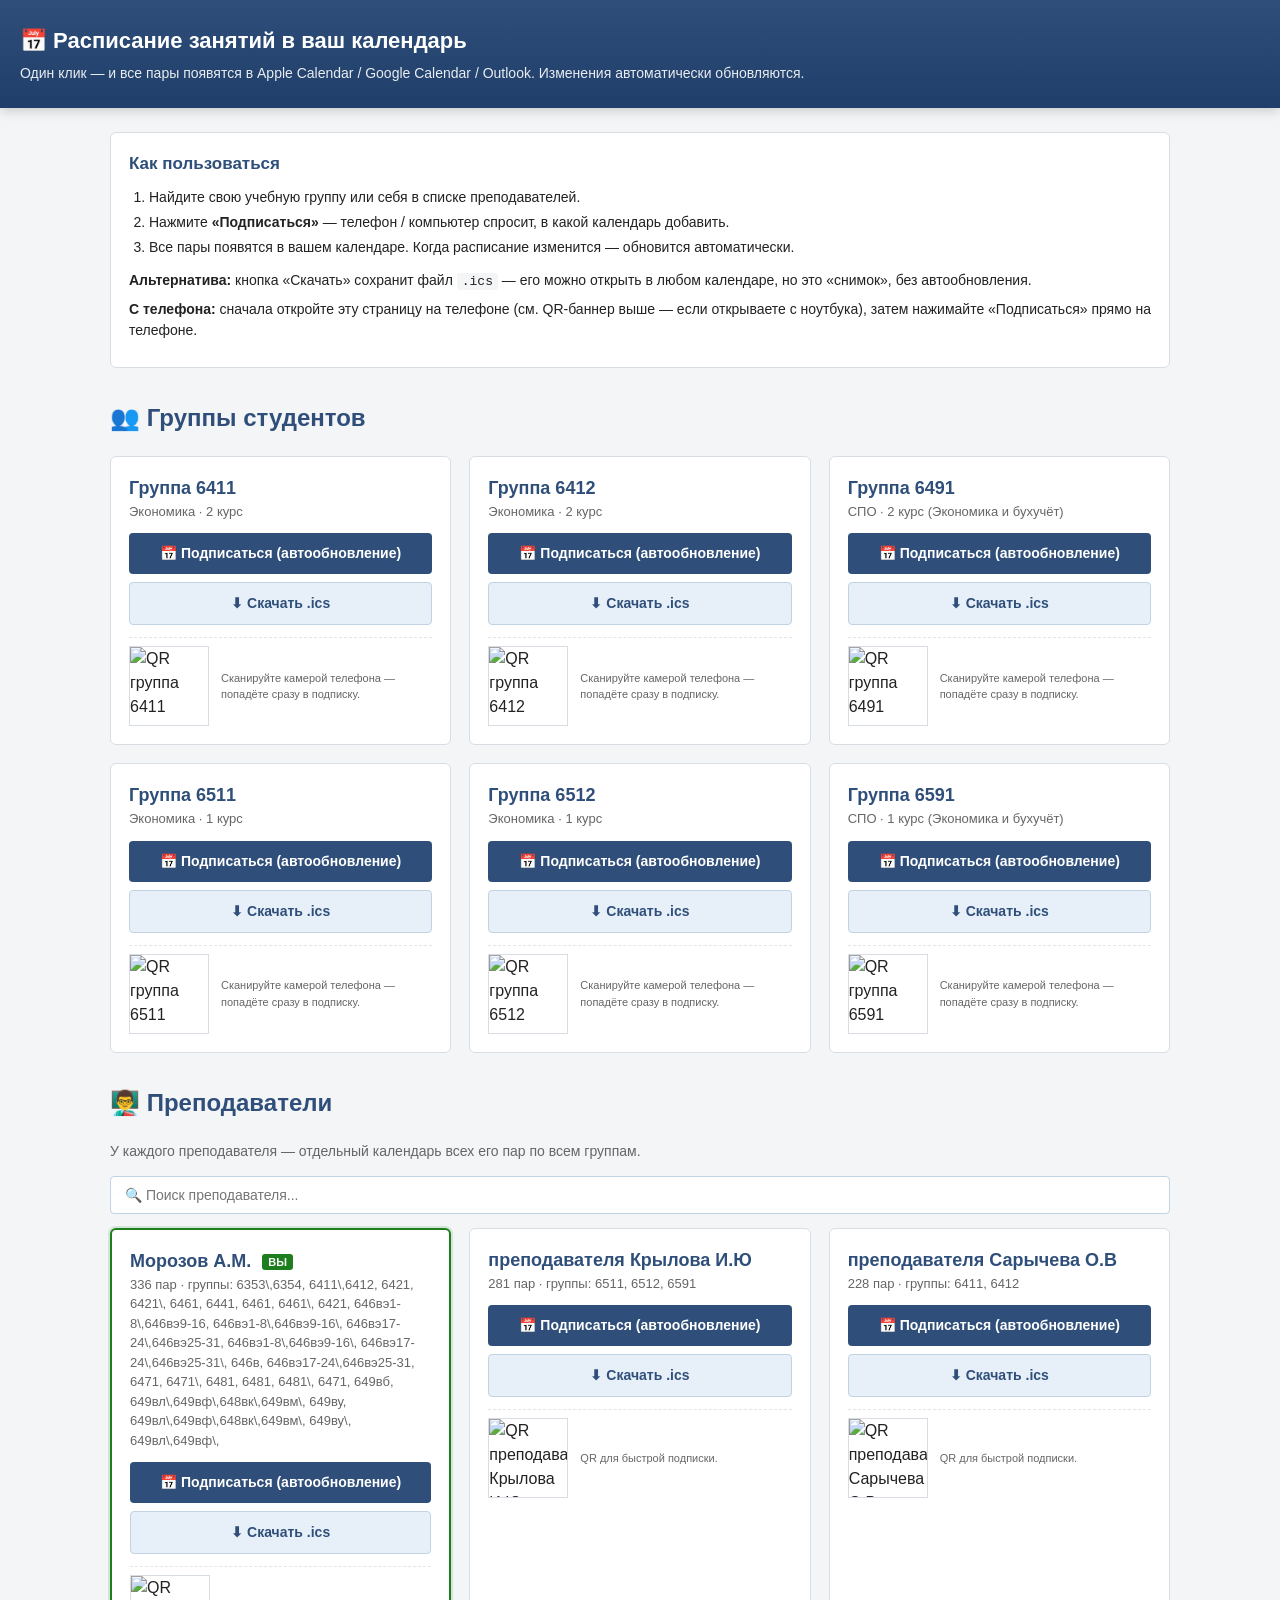
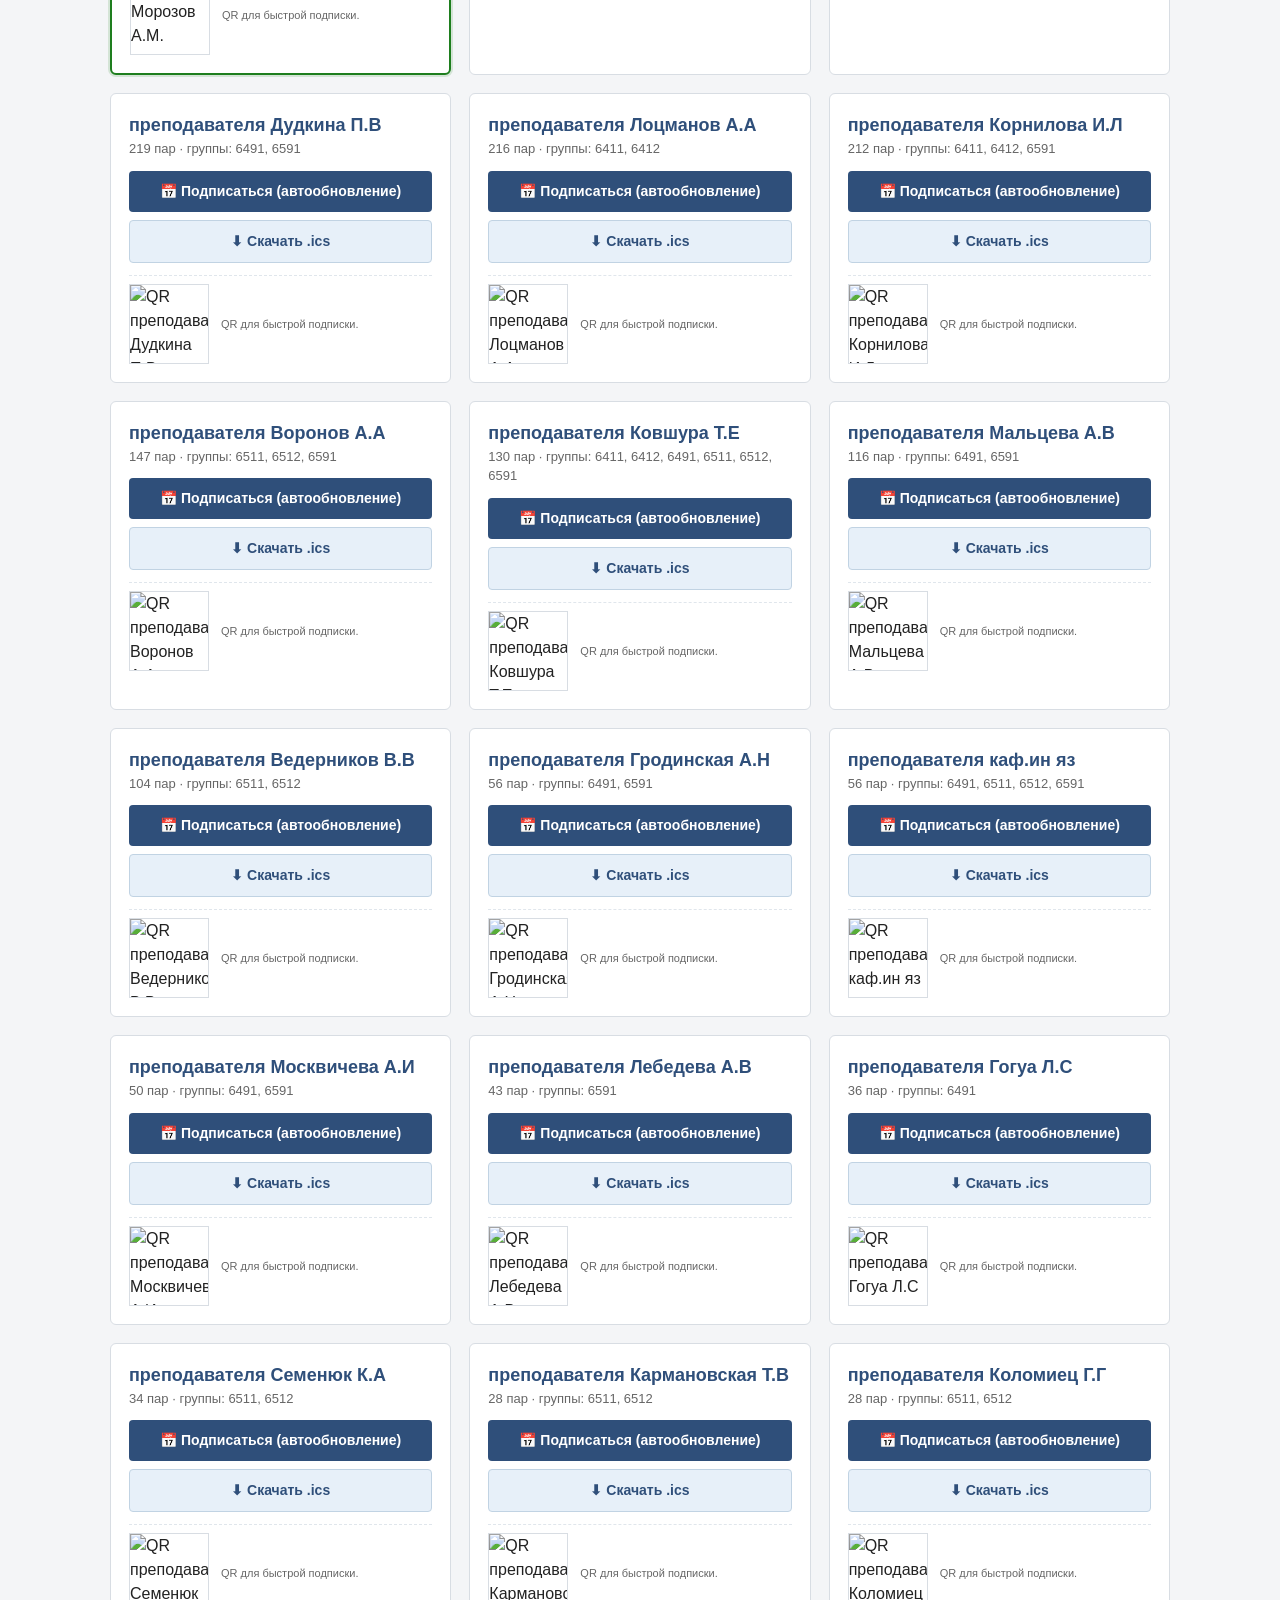
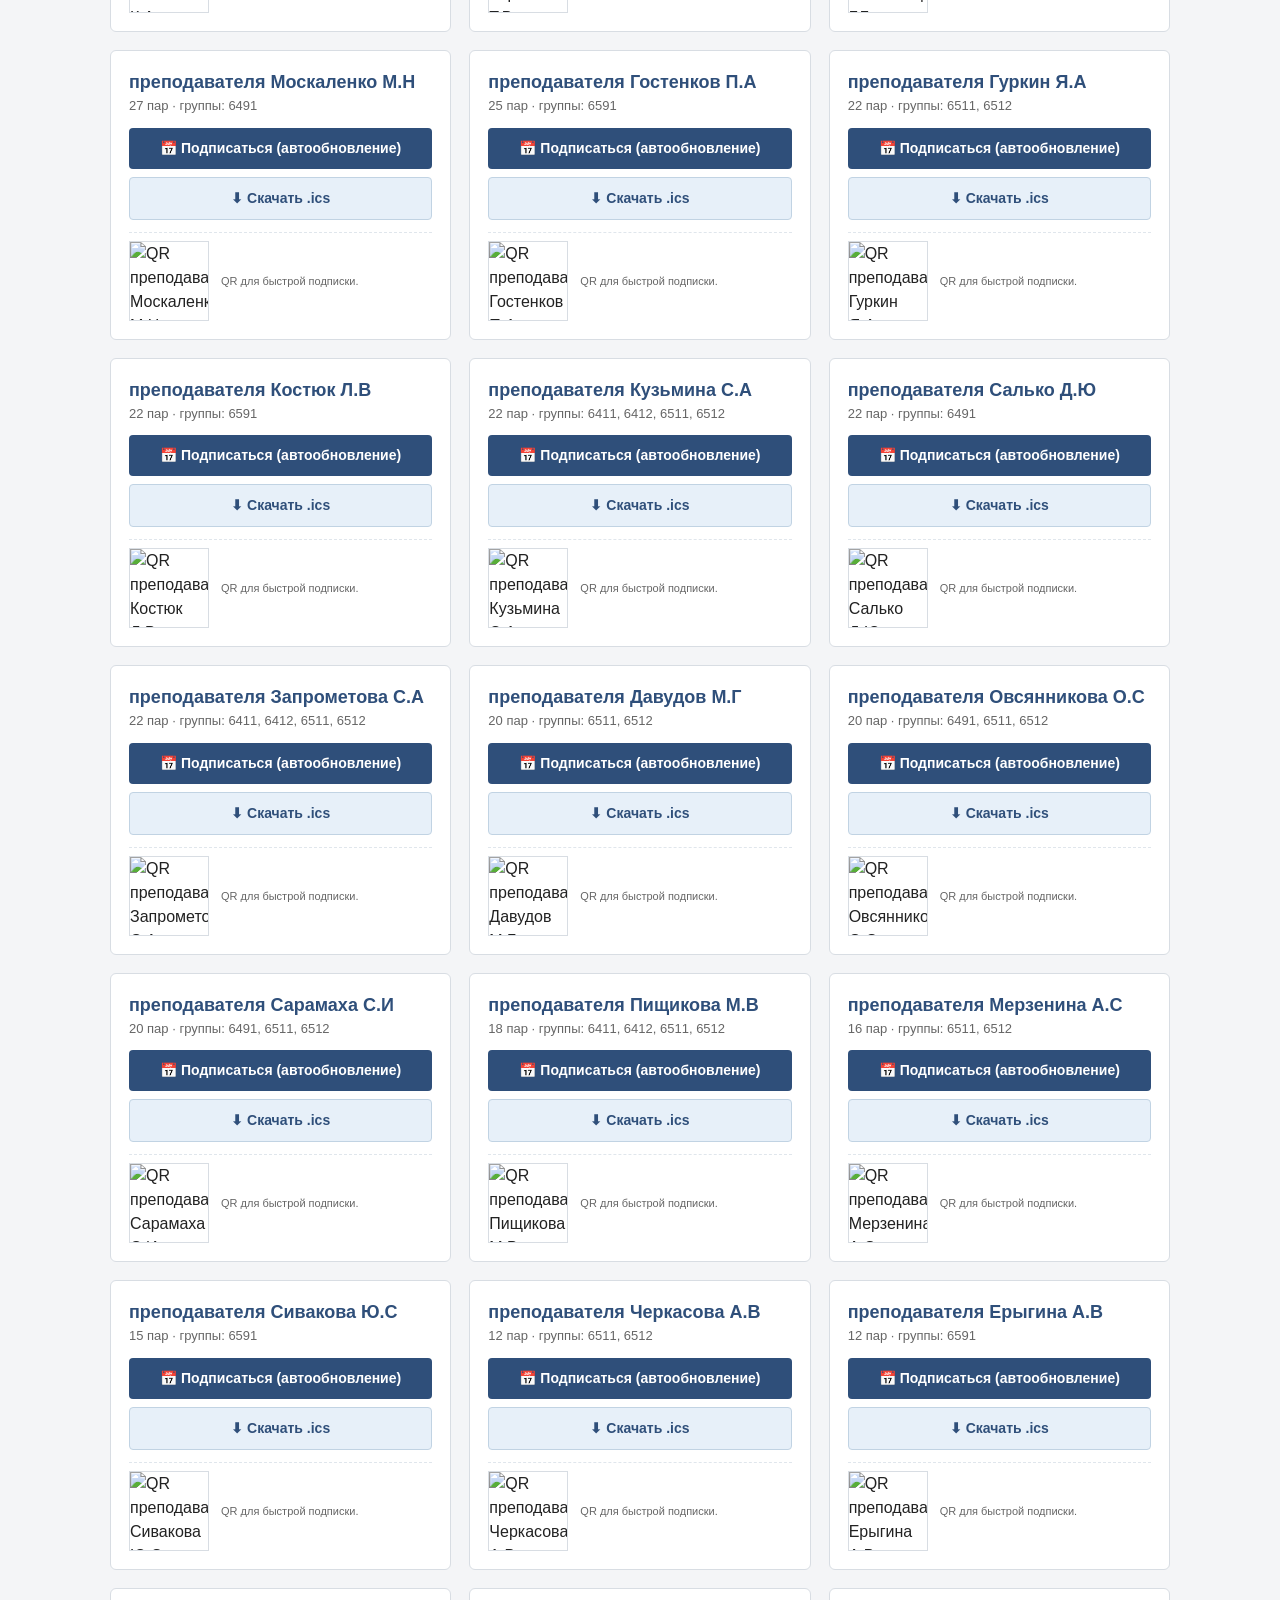
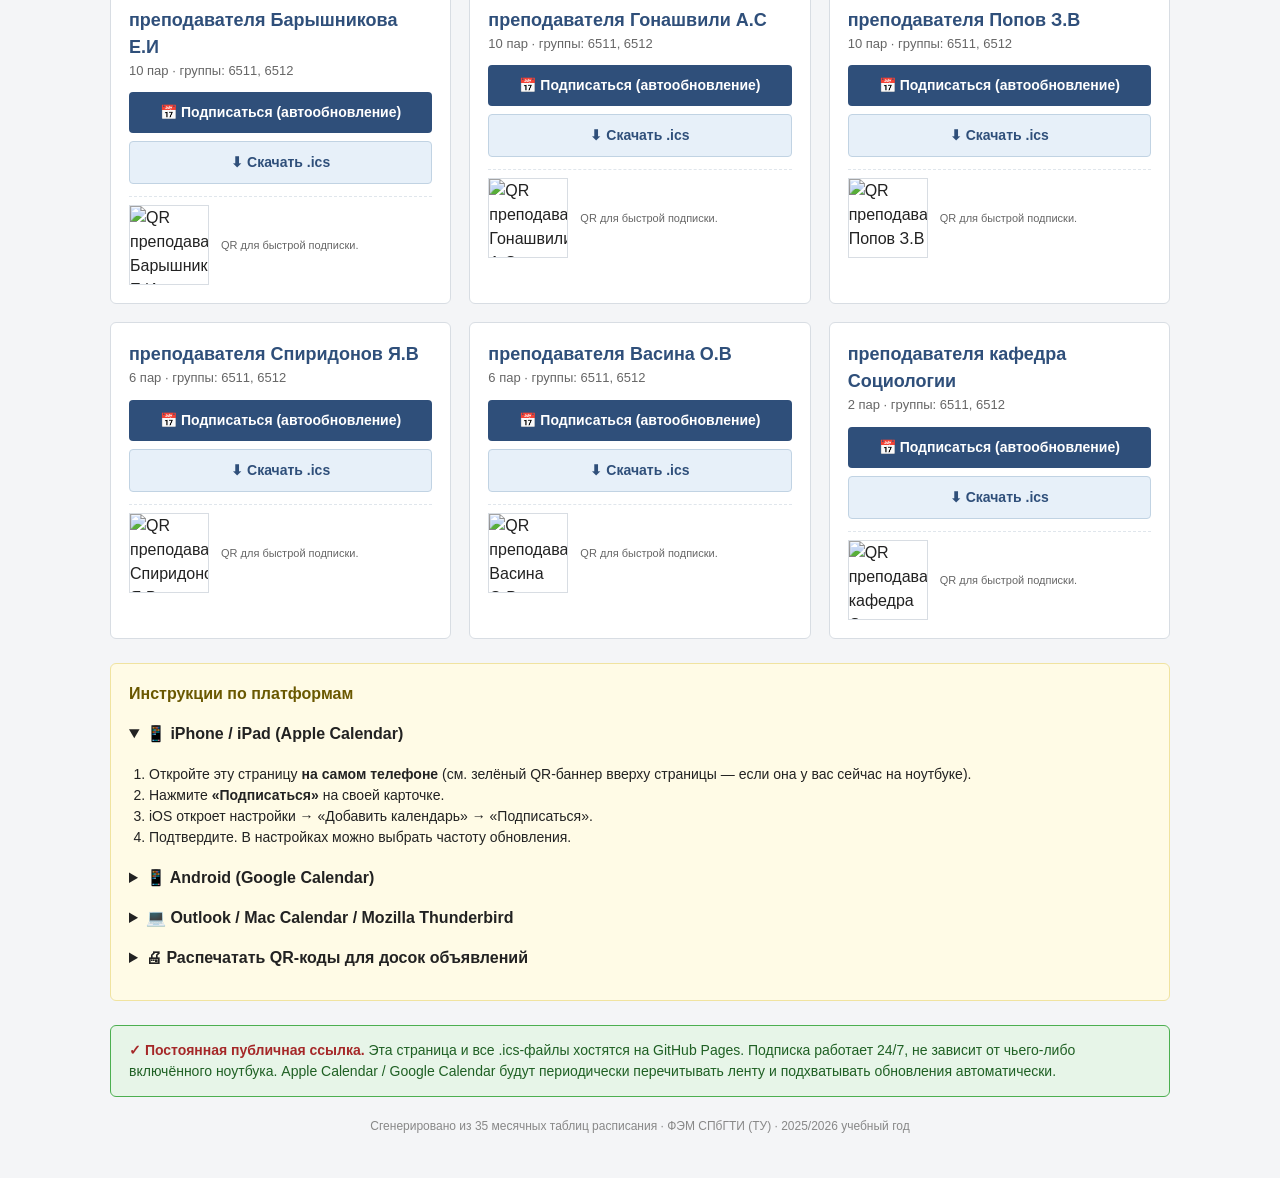
==== index.html @ 27b4df9d "Initial: расписание ФЭМ СПбГТИ для GitHub Pages" ====
<!doctype html>
<html lang="ru">
<head>
<meta charset="utf-8">
<meta name="viewport" content="width=device-width, initial-scale=1">
<title>Расписание в календарь · ФЭМ СПбГТИ</title>
<style>
  * { box-sizing: border-box; }
  body { font-family: -apple-system, "Segoe UI", Roboto, Arial, sans-serif; margin: 0; padding: 0; background: #f4f5f7; color: #222; line-height: 1.5; }
  header { background: linear-gradient(180deg, #2f4f7a 0%, #1f3f6a 100%); color: #fff; padding: 24px 20px; box-shadow: 0 2px 12px rgba(0,0,0,.2); }
  header h1 { margin: 0 0 6px; font-size: 22px; }
  header p { margin: 0; opacity: .9; font-size: 14px; }
  .container { max-width: 1100px; margin: 0 auto; padding: 24px 20px; }
  .intro { background: #fff; border: 1px solid #d8dde3; border-radius: 6px; padding: 18px; margin-bottom: 24px; }
  .intro h2 { margin: 0 0 10px; color: #2f4f7a; font-size: 17px; }
  .intro p { margin: 0 0 8px; font-size: 14px; }
  .intro ol { margin: 0; padding-left: 20px; font-size: 14px; }
  .intro ol li { margin-bottom: 4px; }
  .groups-grid { display: grid; grid-template-columns: repeat(auto-fill, minmax(320px, 1fr)); gap: 18px; }
  .group-card { background: #fff; border: 1px solid #d8dde3; border-radius: 6px; padding: 18px; display: flex; flex-direction: column; gap: 12px; }
  .group-card h3 { margin: 0; color: #2f4f7a; font-size: 18px; }
  .group-card .subtitle { color: #666; font-size: 13px; margin: 0; }
  .group-card .actions { display: flex; flex-direction: column; gap: 8px; }
  .btn { display: block; padding: 10px 14px; border-radius: 4px; text-decoration: none; font-weight: bold; font-size: 14px; text-align: center; transition: background .2s; }
  .btn-primary { background: #2f4f7a; color: #fff; }
  .btn-primary:hover { background: #1f3f6a; }
  .btn-secondary { background: #e7f0f9; color: #2f4f7a; border: 1px solid #c1d3e3; }
  .btn-secondary:hover { background: #d5e4f3; }
  .group-card .qr-section { display: flex; gap: 12px; align-items: center; padding-top: 8px; border-top: 1px dashed #e0e6ec; }
  .group-card .qr-section img { width: 80px; height: 80px; border: 1px solid #d8dde3; background: #fff; }
  .group-card .qr-section .qr-hint { font-size: 11px; color: #666; flex: 1; }
  .platform-instructions { background: #fffbe6; border: 1px solid #f0e3a0; border-radius: 6px; padding: 18px; margin-top: 24px; }
  .platform-instructions h2 { margin: 0 0 12px; color: #6a5800; font-size: 16px; }
  .platform-instructions details { margin-bottom: 8px; }
  .platform-instructions summary { cursor: pointer; font-weight: bold; padding: 4px 0; }
  .platform-instructions ol { padding-left: 20px; font-size: 14px; }
  .warning { background: #fff0f0; border: 1px solid #f0a0a0; padding: 14px 18px; border-radius: 6px; margin-top: 24px; color: #6a2828; font-size: 14px; }
  .warning b { color: #a52828; }
  code { background: #f4f5f7; padding: 1px 5px; border-radius: 3px; font-size: 13px; font-family: ui-monospace, "SF Mono", monospace; word-break: break-all; }
  footer { text-align: center; color: #888; font-size: 12px; padding: 20px; }

  /* === Мобильная панель «Открыть на телефоне» === */
  .mobile-share { background: linear-gradient(180deg, #e7fbe8 0%, #d4f3d6 100%); border: 1.5px solid #4caf50; border-radius: 10px; padding: 18px; margin-bottom: 24px; display: flex; gap: 16px; align-items: center; }
  .mobile-share .ms-text { flex: 1; min-width: 0; }
  .mobile-share h3 { margin: 0 0 6px; color: #1f6024; font-size: 16px; }
  .mobile-share p { margin: 0 0 6px; font-size: 13px; color: #2a4a2c; }
  .mobile-share .url-box { display: inline-block; background: #fff; border: 1px solid #b6dab8; padding: 6px 10px; border-radius: 4px; font-family: ui-monospace, "SF Mono", monospace; font-size: 13px; word-break: break-all; margin-top: 4px; }
  .mobile-share img { width: 140px; height: 140px; flex-shrink: 0; background: #fff; border: 1px solid #b6dab8; border-radius: 6px; padding: 4px; }
  .mobile-share .ms-tip { font-size: 12px; color: #4a6a4c; margin-top: 8px; }

  /* === Мобильная адаптация === */
  @media (max-width: 640px) {
    header { padding: 18px 14px; }
    header h1 { font-size: 18px; }
    header p { font-size: 13px; }
    .container { padding: 14px 12px; }
    .intro, .platform-instructions, .warning { padding: 14px; }
    .groups-grid { grid-template-columns: 1fr; gap: 14px; }
    .group-card { padding: 14px; }
    .btn { padding: 14px 14px; font-size: 16px; }   /* крупнее под палец */
    .group-card h3 { font-size: 17px; }
    .group-card .qr-section img { width: 100px; height: 100px; }
    .mobile-share { flex-direction: column; text-align: center; }
    .mobile-share img { width: 180px; height: 180px; }
  }
</style>
</head>
<body>
<header>
  <h1>📅 Расписание занятий в ваш календарь</h1>
  <p>Один клик — и все пары появятся в Apple Calendar / Google Calendar / Outlook. Изменения автоматически обновляются.</p>
</header>

<div class="container">

  <!-- Баннер «Открыть на телефоне» — показывается только когда страница открыта с ноутбука -->
  <div class="mobile-share" id="mobile-share" style="display:none;">
    <div class="ms-text">
      <h3>📱 Открыть эту страницу на телефоне</h3>
      <p>Сканируйте QR камерой телефона — попадёте на эту же страницу прямо в браузере телефона. Дальше — нажимаете «Подписаться» на своей карточке.</p>
      <div class="url-box" id="ms-url">…</div>
      <div class="ms-tip">⚠ Работает только пока телефон и ноутбук в одной Wi-Fi сети.</div>
    </div>
    <img id="ms-qr" alt="QR для открытия страницы на телефоне" src="">
  </div>

  <section class="intro">
    <h2>Как пользоваться</h2>
    <ol>
      <li>Найдите свою учебную группу или себя в списке преподавателей.</li>
      <li>Нажмите <b>«Подписаться»</b> — телефон / компьютер спросит, в какой календарь добавить.</li>
      <li>Все пары появятся в вашем календаре. Когда расписание изменится — обновится автоматически.</li>
    </ol>
    <p style="margin-top: 12px;"><b>Альтернатива:</b> кнопка «Скачать» сохранит файл <code>.ics</code> — его можно открыть в любом календаре, но это «снимок», без автообновления.</p>
    <p style="margin-top: 8px;"><b>С телефона:</b> сначала откройте эту страницу на телефоне (см. QR-баннер выше — если открываете с ноутбука), затем нажимайте «Подписаться» прямо на телефоне.</p>
  </section>

  <h2 style="margin-top:32px;color:#2f4f7a;">👥 Группы студентов</h2>
  <div class="groups-grid" id="groups">
    <!-- генерируется JS -->
  </div>

  <h2 style="margin-top:32px;color:#2f4f7a;">👨‍🏫 Преподаватели</h2>
  <p style="margin-top:0;color:#666;font-size:14px;">У каждого преподавателя — отдельный календарь всех его пар по всем группам.</p>
  <input type="text" id="teacher-filter" placeholder="🔍 Поиск преподавателя..." style="width:100%;padding:10px 14px;border:1px solid #c1d3e3;border-radius:4px;font-size:14px;margin-bottom:14px;">
  <div class="groups-grid" id="teachers">
    <!-- генерируется JS -->
  </div>

  <section class="platform-instructions">
    <h2>Инструкции по платформам</h2>

    <details open>
      <summary>📱 iPhone / iPad (Apple Calendar)</summary>
      <ol>
        <li>Откройте эту страницу <b>на самом телефоне</b> (см. зелёный QR-баннер вверху страницы — если она у вас сейчас на ноутбуке).</li>
        <li>Нажмите <b>«Подписаться»</b> на своей карточке.</li>
        <li>iOS откроет настройки → «Добавить календарь» → «Подписаться».</li>
        <li>Подтвердите. В настройках можно выбрать частоту обновления.</li>
      </ol>
    </details>

    <details>
      <summary>📱 Android (Google Calendar)</summary>
      <ol>
        <li>Откройте эту страницу <b>на самом телефоне</b> (см. QR-баннер вверху).</li>
        <li>Нажмите <b>«Скачать .ics»</b> — Android спросит, в какое приложение импортировать.</li>
        <li>Выберите Google Calendar.</li>
        <li><b>Для автообновления</b> на Android — откройте <a href="https://calendar.google.com" target="_blank">calendar.google.com</a> на компьютере → «Другие календари» → «По URL» → вставьте webcal-ссылку (видна как длинная строка под кнопкой «Подписаться»).</li>
      </ol>
    </details>

    <details>
      <summary>💻 Outlook / Mac Calendar / Mozilla Thunderbird</summary>
      <ol>
        <li>Нажмите <b>«Подписаться»</b> или <b>«Скачать»</b>.</li>
        <li>Файл откроется в вашем календаре по умолчанию.</li>
        <li>Выберите «Создать новый календарь» и подтвердите.</li>
      </ol>
    </details>

    <details>
      <summary>🖨 Распечатать QR-коды для досок объявлений</summary>
      <p>На каждой карточке группы внизу — QR-код для прямой подписки с телефона. Можно распечатать эту страницу и повесить в учебных аудиториях. Сканируете камерой телефона — попадаете прямо в окно подписки на календарь.</p>
    </details>
  </section>

  <div class="warning" style="background:#e7f5e8;border-color:#4caf50;color:#1f6024;">
    <b>✓ Постоянная публичная ссылка.</b> Эта страница и все .ics-файлы хостятся на GitHub Pages.
    Подписка работает 24/7, не зависит от чьего-либо включённого ноутбука. Apple Calendar / Google
    Calendar будут периодически перечитывать ленту и подхватывать обновления автоматически.
  </div>
  <footer>
    Сгенерировано из 35 месячных таблиц расписания · ФЭМ СПбГТИ (ТУ) · 2025/2026 учебный год
  </footer>
</div>

<script>
(function() {
  // Build for GitHub Pages: используем относительные пути.
  // window.location тут — это URL страницы, fetch с относительным путём
  // правильно сработает и в корне сайта, и в /repo/ подпапке.
  var BACKEND = ".";
  var hostname = window.location.hostname || "localhost";
  var port = window.location.port || "";

  // === БАННЕР «ОТКРЫТЬ НА ТЕЛЕФОНЕ» ===
  // Показываем только когда страница открыта с localhost / 127.0.0.1.
  // Запрашиваем у бэкенда настоящий LAN-IP, чтобы QR указывал на него.
  function showMobileBanner(lanUrl) {
    var banner = document.getElementById("mobile-share");
    var urlBox = document.getElementById("ms-url");
    var qrImg  = document.getElementById("ms-qr");
    if (!banner || !urlBox || !qrImg) return;
    urlBox.textContent = lanUrl;
    qrImg.src = "https://api.qrserver.com/v1/create-qr-code/?size=280x280&data=" + encodeURIComponent(lanUrl);
    banner.style.display = "flex";
    // Подставим адреса в warning-блок
    var warnLocal = document.getElementById("warn-local");
    var warnLan = document.getElementById("warn-lan");
    if (warnLocal) warnLocal.textContent = "http://" + hostname + ":" + port + "/calendar/";
    if (warnLan) warnLan.textContent = lanUrl;
  }

  if (hostname === "localhost" || hostname === "127.0.0.1" || hostname === "") {
    // Запрашиваем у сервера LAN-IP (или используем дефолт)
    fetch(BACKEND + "/api/lan-address").then(function(r) { return r.json(); }).then(function(d) {
      if (d && d.url) showMobileBanner(d.url + "/calendar/");
    }).catch(function() {
      // Fallback: показать общий шаблон
      showMobileBanner("http://<IP-ноутбука>:" + port + "/calendar/");
    });
  } else {
    // Страница уже открыта по LAN-IP — обновим warning-блок реальными адресами
    var warnLocal = document.getElementById("warn-local");
    var warnLan = document.getElementById("warn-lan");
    if (warnLocal) warnLocal.textContent = "http://localhost:" + port + "/calendar/";
    if (warnLan) warnLan.textContent = window.location.origin + "/calendar/";
  }

  var GROUP_TITLES = {
    "6411": "Экономика · 2 курс",
    "6412": "Экономика · 2 курс",
    "6511": "Экономика · 1 курс",
    "6512": "Экономика · 1 курс",
    "6491": "СПО · 2 курс (Экономика и бухучёт)",
    "6591": "СПО · 1 курс (Экономика и бухучёт)"
  };

  function makeQrUrl(text) {
    return "https://api.qrserver.com/v1/create-qr-code/?size=200x200&data=" + encodeURIComponent(text);
  }

  // === ГРУППЫ ===
  fetch(BACKEND + "/api/schedule/groups.json")
    .then(function(r) { return r.json(); })
    .then(function(data) {
      var container = document.getElementById("groups");
      container.innerHTML = data.groups.map(function(g) {
        var icsUrl = BACKEND + "/api/schedule/group/" + g + ".ics";
        var webcalUrl = icsUrl.replace(/^https?:/, "webcal:");
        var title = GROUP_TITLES[g] || "Учебная группа";
        return '' +
          '<div class="group-card">' +
            '<div><h3>Группа ' + g + '</h3><p class="subtitle">' + title + '</p></div>' +
            '<div class="actions">' +
              '<a class="btn btn-primary" href="' + webcalUrl + '">📅 Подписаться (автообновление)</a>' +
              '<a class="btn btn-secondary" href="' + icsUrl + '" download="schedule-' + g + '.ics">⬇ Скачать .ics</a>' +
            '</div>' +
            '<div class="qr-section">' +
              '<img src="' + makeQrUrl(webcalUrl) + '" alt="QR группа ' + g + '" loading="lazy">' +
              '<div class="qr-hint">Сканируйте камерой телефона — попадёте сразу в подписку.</div>' +
            '</div>' +
          '</div>';
      }).join("");
    })
    .catch(function(err) {
      document.getElementById("groups").innerHTML = '<div class="warning">Не удалось загрузить группы: ' + err.message + '. Запущен ли сервер на ' + BACKEND + '?</div>';
    });

  // === ПРЕПОДАВАТЕЛИ ===
  var allTeachers = [];
  function renderTeachers(list) {
    var container = document.getElementById("teachers");
    if (!list.length) { container.innerHTML = '<p style="color:#888;padding:20px;text-align:center;">Никто не найден.</p>'; return; }
    container.innerHTML = list.map(function(t) {
      var icsUrl = BACKEND + "/api/schedule/teacher/" + t.slug + ".ics";
      var webcalUrl = icsUrl.replace(/^https?:/, "webcal:");
      // Подсветка собственного расписания (Морозов А.М. — преподаватель пилота)
      var isPilot = t.slug === "morozov-a-m";
      var pilotMark = isPilot ? ' <span style="background:#1e7e1e;color:#fff;padding:2px 6px;border-radius:3px;font-size:11px;margin-left:6px;vertical-align:middle;">ВЫ</span>' : '';
      return '' +
        '<div class="group-card"' + (isPilot ? ' style="border:2px solid #1e7e1e;box-shadow:0 0 0 2px rgba(30,126,30,.15);"' : '') + '>' +
          '<div><h3>' + t.name + pilotMark + '</h3><p class="subtitle">' + t.lessons + ' пар · группы: ' + t.groups.join(", ") + '</p></div>' +
          '<div class="actions">' +
            '<a class="btn btn-primary" href="' + webcalUrl + '">📅 Подписаться (автообновление)</a>' +
            '<a class="btn btn-secondary" href="' + icsUrl + '" download="teacher-' + t.slug + '.ics">⬇ Скачать .ics</a>' +
          '</div>' +
          '<div class="qr-section">' +
            '<img src="' + makeQrUrl(webcalUrl) + '" alt="QR ' + t.name + '" loading="lazy">' +
            '<div class="qr-hint">QR для быстрой подписки.</div>' +
          '</div>' +
        '</div>';
    }).join("");
  }

  fetch(BACKEND + "/api/schedule/teachers.json")
    .then(function(r) { return r.json(); })
    .then(function(data) {
      allTeachers = data.teachers || [];
      // Морозов первый, остальные по убыванию количества пар
      allTeachers.sort(function(a, b) {
        if (a.slug === "morozov-a-m") return -1;
        if (b.slug === "morozov-a-m") return 1;
        return b.lessons - a.lessons;
      });
      renderTeachers(allTeachers);

      var filter = document.getElementById("teacher-filter");
      filter.addEventListener("input", function() {
        var q = filter.value.trim().toLowerCase();
        if (!q) { renderTeachers(allTeachers); return; }
        renderTeachers(allTeachers.filter(function(t) {
          return t.name.toLowerCase().indexOf(q) !== -1 || t.slug.indexOf(q) !== -1;
        }));
      });
    })
    .catch(function(err) {
      document.getElementById("teachers").innerHTML = '<div class="warning">Не удалось загрузить преподавателей: ' + err.message + '</div>';
    });
}());
</script>
</body>
</html>
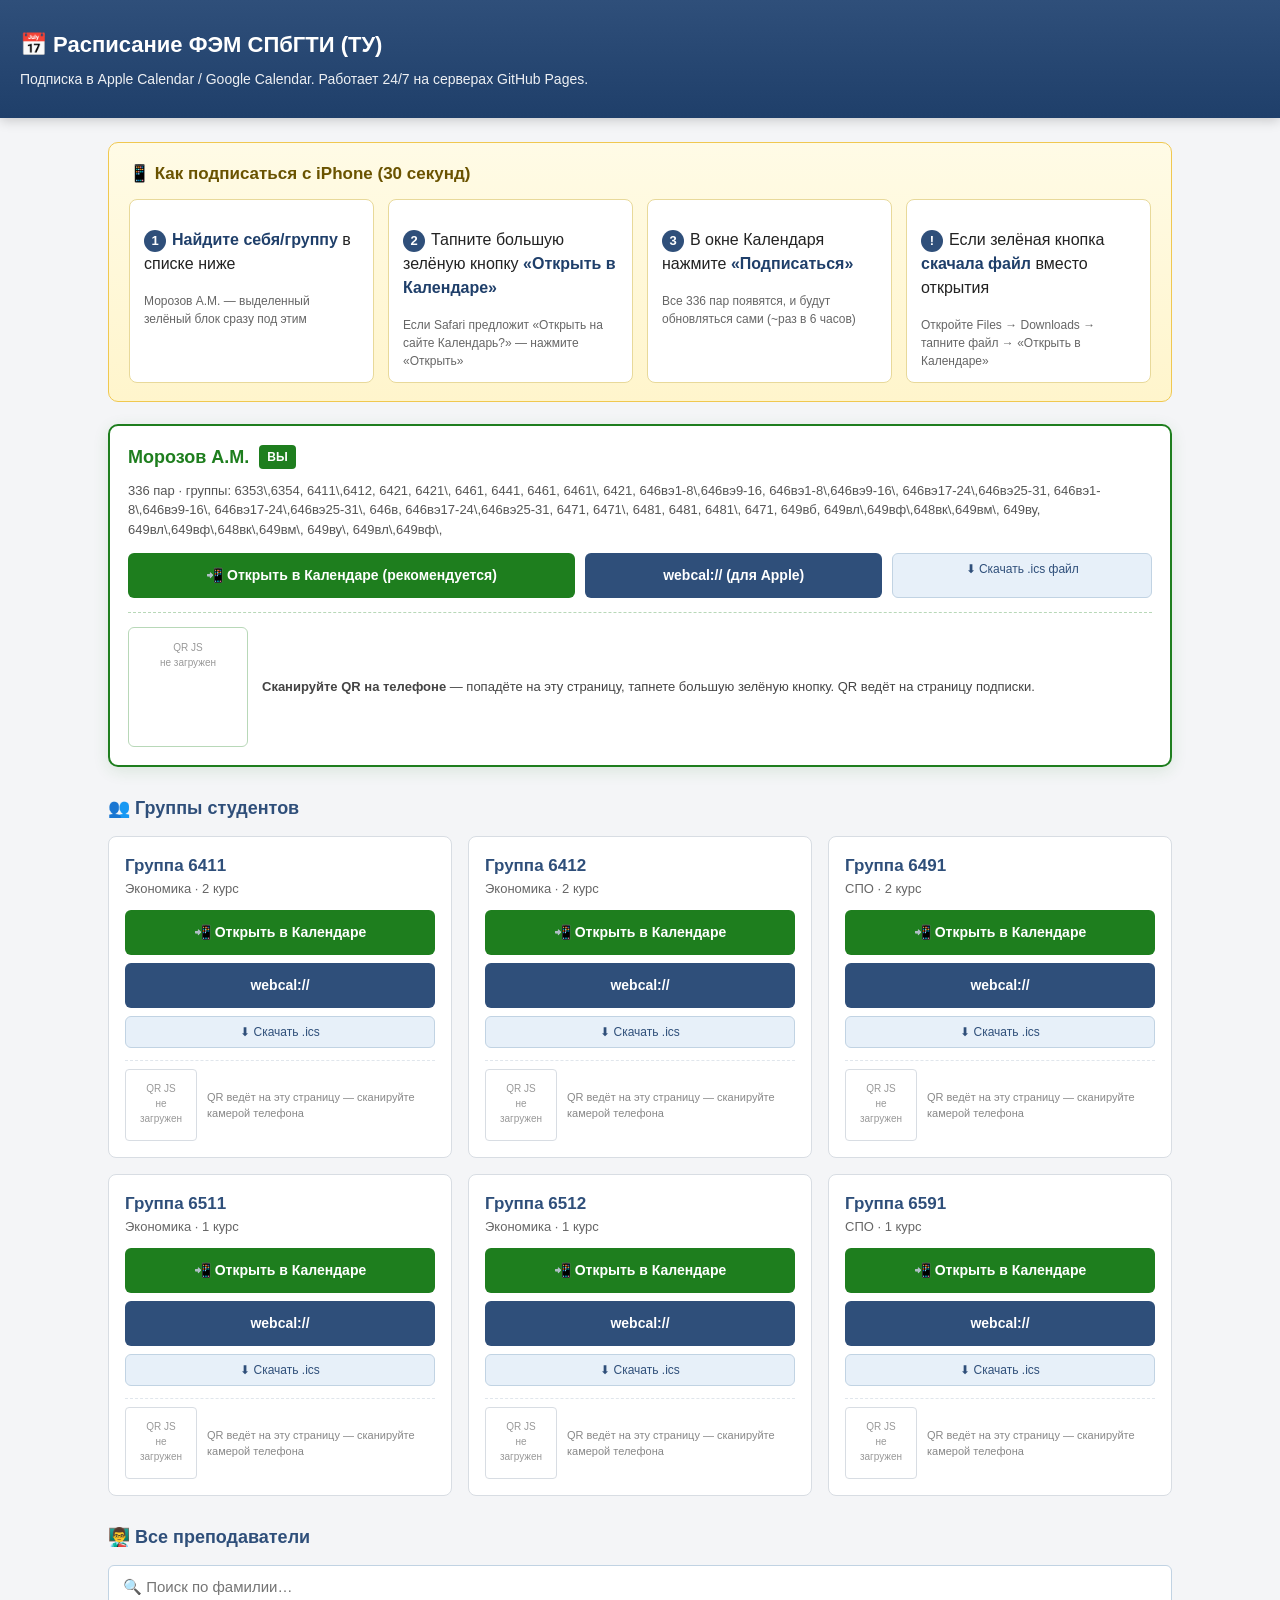
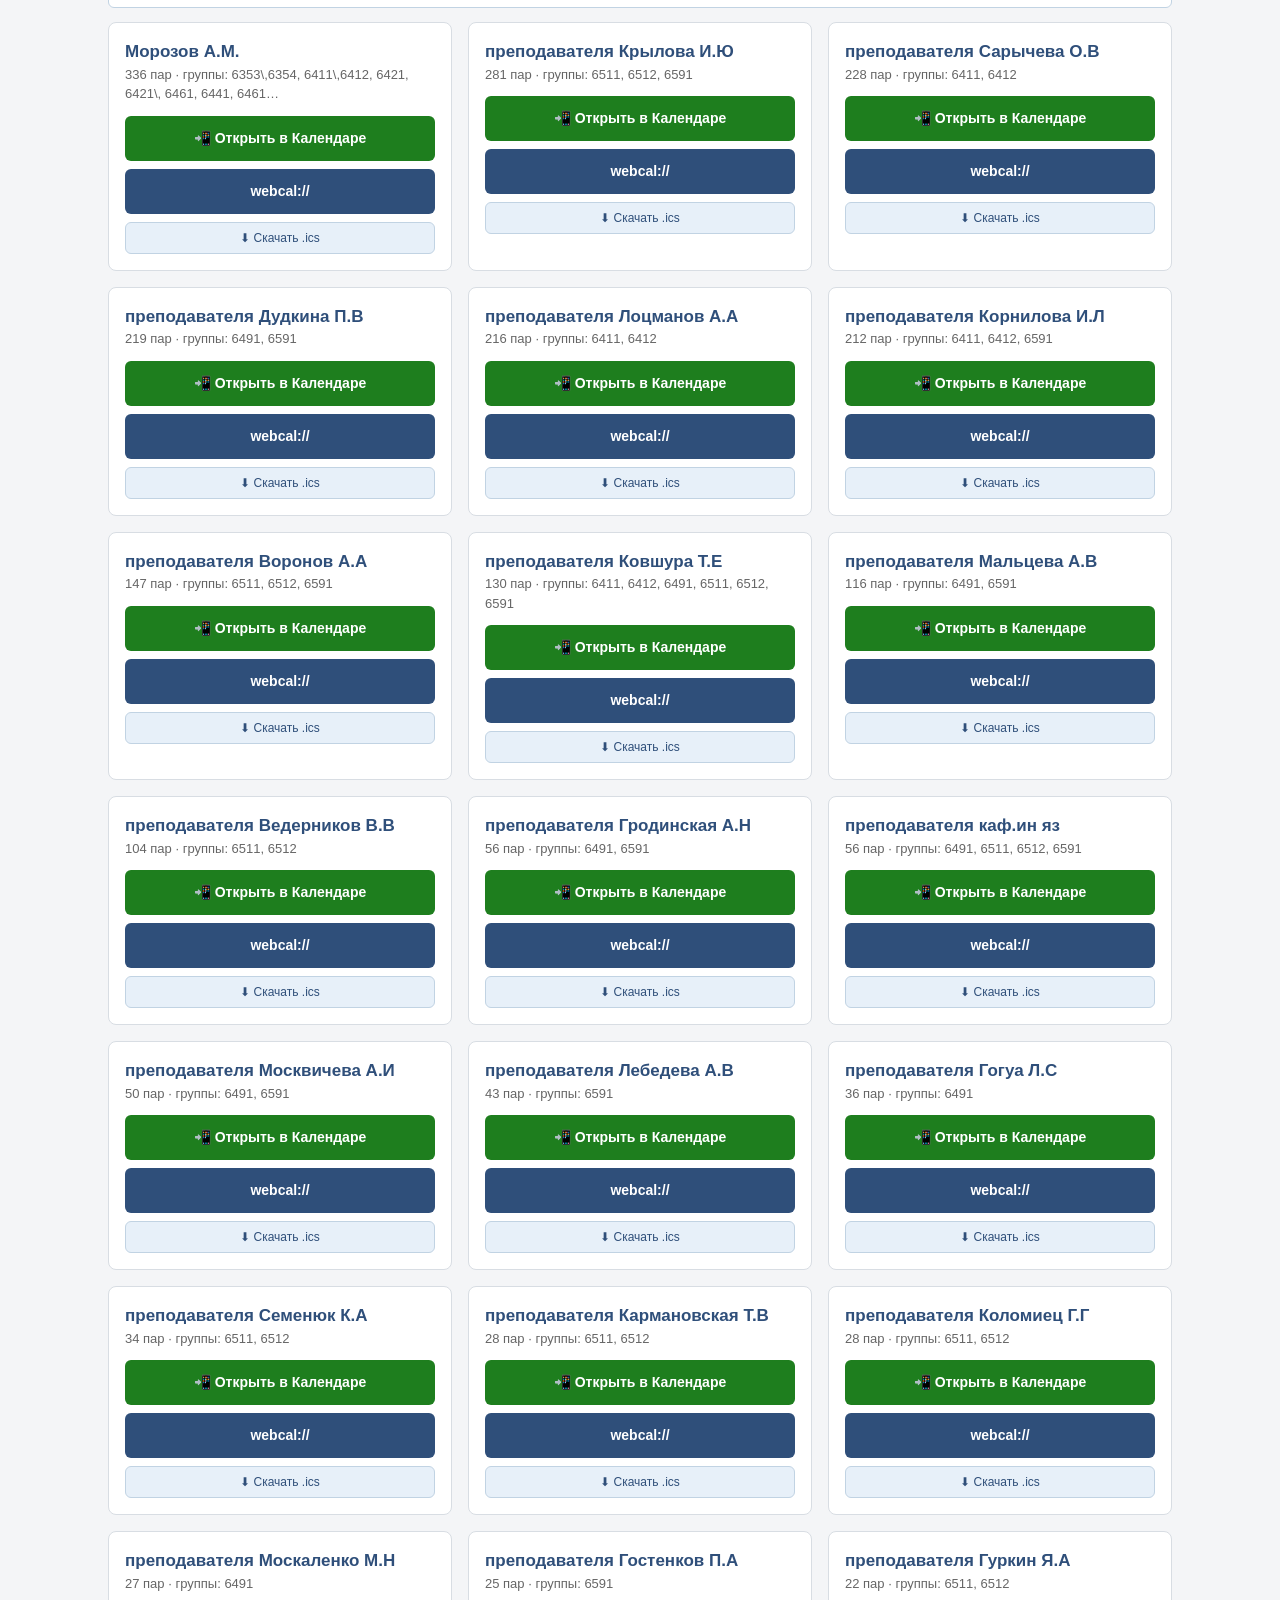
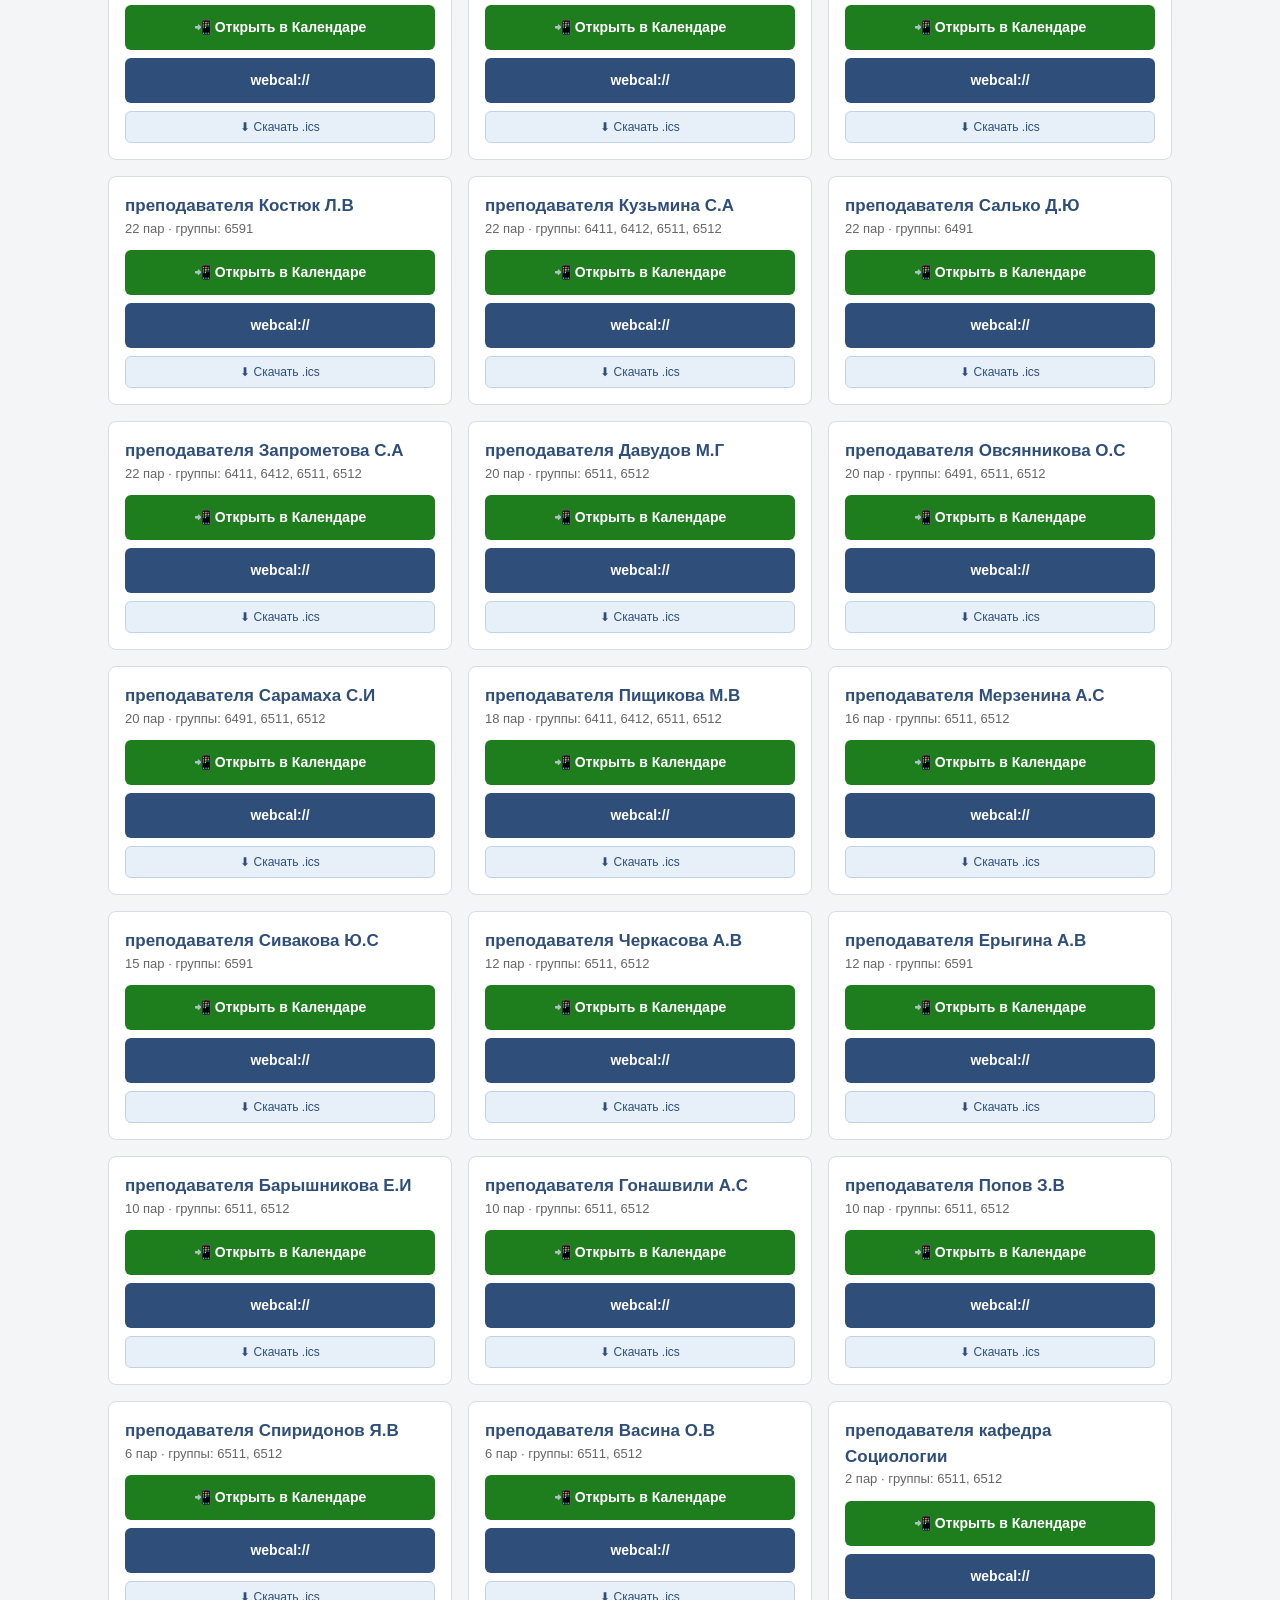
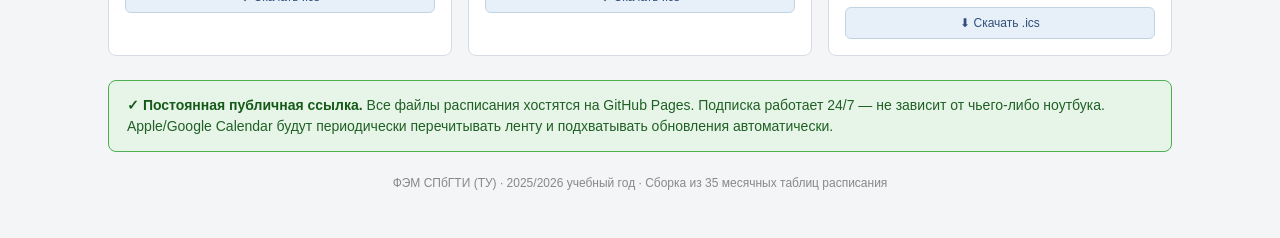
==== commit 3772c84f: "Update: локальный QR + кнопки без download, инструкция iPhone, pin Морозов сверху" ====
--- a/index.html
+++ b/index.html
@@ -2,292 +2,281 @@
 <html lang="ru">
 <head>
 <meta charset="utf-8">
-<meta name="viewport" content="width=device-width, initial-scale=1">
-<title>Расписание в календарь · ФЭМ СПбГТИ</title>
+<meta name="viewport" content="width=device-width, initial-scale=1, viewport-fit=cover">
+<title>Расписание ФЭМ СПбГТИ · Подписка на календарь</title>
 <style>
   * { box-sizing: border-box; }
-  body { font-family: -apple-system, "Segoe UI", Roboto, Arial, sans-serif; margin: 0; padding: 0; background: #f4f5f7; color: #222; line-height: 1.5; }
-  header { background: linear-gradient(180deg, #2f4f7a 0%, #1f3f6a 100%); color: #fff; padding: 24px 20px; box-shadow: 0 2px 12px rgba(0,0,0,.2); }
-  header h1 { margin: 0 0 6px; font-size: 22px; }
-  header p { margin: 0; opacity: .9; font-size: 14px; }
-  .container { max-width: 1100px; margin: 0 auto; padding: 24px 20px; }
-  .intro { background: #fff; border: 1px solid #d8dde3; border-radius: 6px; padding: 18px; margin-bottom: 24px; }
-  .intro h2 { margin: 0 0 10px; color: #2f4f7a; font-size: 17px; }
-  .intro p { margin: 0 0 8px; font-size: 14px; }
-  .intro ol { margin: 0; padding-left: 20px; font-size: 14px; }
-  .intro ol li { margin-bottom: 4px; }
-  .groups-grid { display: grid; grid-template-columns: repeat(auto-fill, minmax(320px, 1fr)); gap: 18px; }
-  .group-card { background: #fff; border: 1px solid #d8dde3; border-radius: 6px; padding: 18px; display: flex; flex-direction: column; gap: 12px; }
-  .group-card h3 { margin: 0; color: #2f4f7a; font-size: 18px; }
+  body { font-family: -apple-system, "Segoe UI", Roboto, Arial, sans-serif; margin: 0; padding: 0; background: #f4f5f7; color: #222; line-height: 1.5; -webkit-text-size-adjust: 100%; }
+  header { background: linear-gradient(180deg, #2f4f7a 0%, #1f3f6a 100%); color: #fff; padding: 28px 20px; box-shadow: 0 2px 12px rgba(0,0,0,.2); }
+  header h1 { margin: 0 0 8px; font-size: 22px; }
+  header p { margin: 0; opacity: .92; font-size: 14px; }
+  .container { max-width: 1100px; margin: 0 auto; padding: 24px 18px; }
+
+  /* === БОЛЬШАЯ ИНСТРУКЦИЯ === */
+  .howto { background: linear-gradient(180deg, #fffbe6 0%, #fff5cc 100%); border: 1.5px solid #f0c850; border-radius: 10px; padding: 18px 20px; margin-bottom: 22px; }
+  .howto h2 { margin: 0 0 12px; color: #6a5300; font-size: 17px; display:flex; align-items:center; gap:8px; }
+  .howto-steps { display: grid; grid-template-columns: repeat(auto-fit, minmax(220px, 1fr)); gap: 14px; }
+  .howto-step { background:#fff; border:1px solid #e8d99a; border-radius:8px; padding:12px 14px; }
+  .howto-step .n { display:inline-block; width:22px; height:22px; border-radius:50%; background:#2f4f7a; color:#fff; text-align:center; line-height:22px; font-weight:bold; font-size:13px; margin-right:6px; }
+  .howto-step b { color:#1f3f6a; }
+  .howto-step small { color:#666; font-size:12px; display:block; margin-top:4px; }
+
+  /* === Морозов pin === */
+  .pin-section { background:#fff; border: 2.5px solid #1e7e1e; border-radius:10px; padding:18px; margin-bottom:24px; box-shadow:0 4px 16px rgba(30,126,30,.12); }
+  .pin-section .pin-header { display:flex; align-items:center; gap:10px; margin-bottom:10px; flex-wrap:wrap; }
+  .pin-section h2 { margin:0; color:#1e7e1e; font-size:18px; }
+  .pin-section .pin-badge { background:#1e7e1e; color:#fff; padding:3px 8px; border-radius:4px; font-size:12px; font-weight:bold; }
+  .pin-section .pin-meta { color:#555; font-size:13px; margin:0 0 14px; }
+  .pin-section .pin-actions { display:flex; gap:10px; flex-wrap:wrap; align-items:stretch; }
+  .pin-section .pin-actions .btn { flex: 1 1 auto; min-width: 140px; }
+  .pin-section .pin-qr { display:flex; gap:14px; align-items:center; margin-top:14px; padding-top:14px; border-top:1px dashed #b8d8b8; }
+  .pin-section .pin-qr > div, .pin-section .pin-qr img { width:120px; height:120px; flex-shrink:0; border:1px solid #b8d8b8; background:#fff; padding:4px; border-radius:6px; }
+  .pin-section .pin-qr p { margin:0; font-size:13px; color:#444; flex:1; }
+
+  /* === Сетки групп/преподавателей === */
+  .groups-grid { display: grid; grid-template-columns: repeat(auto-fill, minmax(320px, 1fr)); gap: 16px; }
+  .group-card { background: #fff; border: 1px solid #d8dde3; border-radius: 8px; padding: 16px; display: flex; flex-direction: column; gap: 12px; }
+  .group-card h3 { margin: 0; color: #2f4f7a; font-size: 17px; }
   .group-card .subtitle { color: #666; font-size: 13px; margin: 0; }
   .group-card .actions { display: flex; flex-direction: column; gap: 8px; }
-  .btn { display: block; padding: 10px 14px; border-radius: 4px; text-decoration: none; font-weight: bold; font-size: 14px; text-align: center; transition: background .2s; }
-  .btn-primary { background: #2f4f7a; color: #fff; }
-  .btn-primary:hover { background: #1f3f6a; }
-  .btn-secondary { background: #e7f0f9; color: #2f4f7a; border: 1px solid #c1d3e3; }
-  .btn-secondary:hover { background: #d5e4f3; }
-  .group-card .qr-section { display: flex; gap: 12px; align-items: center; padding-top: 8px; border-top: 1px dashed #e0e6ec; }
-  .group-card .qr-section img { width: 80px; height: 80px; border: 1px solid #d8dde3; background: #fff; }
-  .group-card .qr-section .qr-hint { font-size: 11px; color: #666; flex: 1; }
-  .platform-instructions { background: #fffbe6; border: 1px solid #f0e3a0; border-radius: 6px; padding: 18px; margin-top: 24px; }
-  .platform-instructions h2 { margin: 0 0 12px; color: #6a5800; font-size: 16px; }
-  .platform-instructions details { margin-bottom: 8px; }
-  .platform-instructions summary { cursor: pointer; font-weight: bold; padding: 4px 0; }
-  .platform-instructions ol { padding-left: 20px; font-size: 14px; }
-  .warning { background: #fff0f0; border: 1px solid #f0a0a0; padding: 14px 18px; border-radius: 6px; margin-top: 24px; color: #6a2828; font-size: 14px; }
-  .warning b { color: #a52828; }
-  code { background: #f4f5f7; padding: 1px 5px; border-radius: 3px; font-size: 13px; font-family: ui-monospace, "SF Mono", monospace; word-break: break-all; }
-  footer { text-align: center; color: #888; font-size: 12px; padding: 20px; }
-
-  /* === Мобильная панель «Открыть на телефоне» === */
-  .mobile-share { background: linear-gradient(180deg, #e7fbe8 0%, #d4f3d6 100%); border: 1.5px solid #4caf50; border-radius: 10px; padding: 18px; margin-bottom: 24px; display: flex; gap: 16px; align-items: center; }
-  .mobile-share .ms-text { flex: 1; min-width: 0; }
-  .mobile-share h3 { margin: 0 0 6px; color: #1f6024; font-size: 16px; }
-  .mobile-share p { margin: 0 0 6px; font-size: 13px; color: #2a4a2c; }
-  .mobile-share .url-box { display: inline-block; background: #fff; border: 1px solid #b6dab8; padding: 6px 10px; border-radius: 4px; font-family: ui-monospace, "SF Mono", monospace; font-size: 13px; word-break: break-all; margin-top: 4px; }
-  .mobile-share img { width: 140px; height: 140px; flex-shrink: 0; background: #fff; border: 1px solid #b6dab8; border-radius: 6px; padding: 4px; }
-  .mobile-share .ms-tip { font-size: 12px; color: #4a6a4c; margin-top: 8px; }
-
-  /* === Мобильная адаптация === */
+  .group-card .qr-wrap { display:flex; gap:10px; align-items:center; padding-top:8px; border-top:1px dashed #e0e6ec; }
+  .group-card .qr-wrap > div, .group-card .qr-wrap img { width:72px; height:72px; flex-shrink:0; border:1px solid #d8dde3; background:#fff; padding:3px; border-radius:4px; }
+  .group-card .qr-wrap small { font-size:11px; color:#888; flex:1; }
+
+  /* === Кнопки === */
+  .btn { display: block; padding: 12px 14px; border-radius: 6px; text-decoration: none; font-weight: 600; font-size: 14px; text-align: center; transition: background .15s, transform .05s; cursor: pointer; }
+  .btn:active { transform: translateY(1px); }
+  .btn-primary { background: #1e7e1e; color: #fff; }
+  .btn-primary:hover { background: #166916; }
+  .btn-secondary { background: #2f4f7a; color: #fff; }
+  .btn-secondary:hover { background: #1f3f6a; }
+  .btn-tertiary { background: #e7f0f9; color: #2f4f7a; border: 1px solid #c1d3e3; }
+  .btn-tertiary:hover { background: #d5e4f3; }
+  .btn-small { font-size: 12px; padding: 6px 8px; font-weight: 500; }
+
+  /* === Поиск === */
+  #teacher-filter { width:100%; padding:12px 14px; border:1px solid #c1d3e3; border-radius:6px; font-size:15px; margin-bottom:14px; -webkit-appearance:none; }
+  h2.section-title { margin: 28px 0 14px; color:#2f4f7a; font-size:18px; display:flex; align-items:center; gap:8px; }
+
+  .ok-note { background: #e7f5e8; border: 1px solid #4caf50; color: #1f6024; border-radius: 8px; padding: 14px 18px; margin-top: 24px; font-size: 14px; }
+  .ok-note b { color: #155a18; }
+
+  code { background: #f4f5f7; padding: 1px 5px; border-radius: 3px; font-size: 12px; font-family: ui-monospace, "SF Mono", monospace; word-break: break-all; }
+  footer { text-align: center; color: #888; font-size: 12px; padding: 22px 18px; }
+
   @media (max-width: 640px) {
     header { padding: 18px 14px; }
     header h1 { font-size: 18px; }
-    header p { font-size: 13px; }
     .container { padding: 14px 12px; }
-    .intro, .platform-instructions, .warning { padding: 14px; }
-    .groups-grid { grid-template-columns: 1fr; gap: 14px; }
-    .group-card { padding: 14px; }
-    .btn { padding: 14px 14px; font-size: 16px; }   /* крупнее под палец */
-    .group-card h3 { font-size: 17px; }
-    .group-card .qr-section img { width: 100px; height: 100px; }
-    .mobile-share { flex-direction: column; text-align: center; }
-    .mobile-share img { width: 180px; height: 180px; }
+    .groups-grid { grid-template-columns: 1fr; gap: 12px; }
+    .btn { padding: 14px 14px; font-size: 16px; }
+    .pin-section .pin-actions .btn { flex-basis: 100%; }
+    .pin-section .pin-qr > div, .pin-section .pin-qr img { width:96px; height:96px; }
   }
 </style>
 </head>
 <body>
+
 <header>
-  <h1>📅 Расписание занятий в ваш календарь</h1>
-  <p>Один клик — и все пары появятся в Apple Calendar / Google Calendar / Outlook. Изменения автоматически обновляются.</p>
+  <h1>📅 Расписание ФЭМ СПбГТИ (ТУ)</h1>
+  <p>Подписка в Apple Calendar / Google Calendar. Работает 24/7 на серверах GitHub Pages.</p>
 </header>
 
 <div class="container">
 
-  <!-- Баннер «Открыть на телефоне» — показывается только когда страница открыта с ноутбука -->
-  <div class="mobile-share" id="mobile-share" style="display:none;">
-    <div class="ms-text">
-      <h3>📱 Открыть эту страницу на телефоне</h3>
-      <p>Сканируйте QR камерой телефона — попадёте на эту же страницу прямо в браузере телефона. Дальше — нажимаете «Подписаться» на своей карточке.</p>
-      <div class="url-box" id="ms-url">…</div>
-      <div class="ms-tip">⚠ Работает только пока телефон и ноутбук в одной Wi-Fi сети.</div>
-    </div>
-    <img id="ms-qr" alt="QR для открытия страницы на телефоне" src="">
+  <!-- ИНСТРУКЦИЯ -->
+  <section class="howto">
+    <h2>📱 Как подписаться с iPhone (30 секунд)</h2>
+    <div class="howto-steps">
+      <div class="howto-step">
+        <p><span class="n">1</span><b>Найдите себя/группу</b> в списке ниже</p>
+        <small>Морозов А.М. — выделенный зелёный блок сразу под этим</small>
+      </div>
+      <div class="howto-step">
+        <p><span class="n">2</span>Тапните большую зелёную кнопку <b>«Открыть в Календаре»</b></p>
+        <small>Если Safari предложит «Открыть на сайте Календарь?» — нажмите «Открыть»</small>
+      </div>
+      <div class="howto-step">
+        <p><span class="n">3</span>В окне Календаря нажмите <b>«Подписаться»</b></p>
+        <small>Все 336 пар появятся, и будут обновляться сами (~раз в 6 часов)</small>
+      </div>
+      <div class="howto-step">
+        <p><span class="n">!</span>Если зелёная кнопка <b>скачала файл</b> вместо открытия</p>
+        <small>Откройте Files → Downloads → тапните файл → «Открыть в Календаре»</small>
+      </div>
+    </div>
+  </section>
+
+  <!-- Морозов А.М. — закреплён сверху -->
+  <div id="pin-morozov" style="display:none;" class="pin-section">
+    <div class="pin-header">
+      <h2 id="pin-name">Морозов А.М.</h2>
+      <span class="pin-badge">ВЫ</span>
+    </div>
+    <p class="pin-meta" id="pin-meta">… загружаю …</p>
+    <div class="pin-actions">
+      <a id="pin-btn-cal" class="btn btn-primary" href="#">📲 Открыть в Календаре (рекомендуется)</a>
+      <a id="pin-btn-webcal" class="btn btn-secondary" href="#">webcal:// (для Apple)</a>
+      <a id="pin-btn-dl" class="btn btn-tertiary btn-small" href="#" download="morozov-raspisanie.ics">⬇ Скачать .ics файл</a>
+    </div>
+    <div class="pin-qr">
+      <div id="pin-qr"></div>
+      <p><b>Сканируйте QR на телефоне</b> — попадёте на эту страницу, тапнете большую зелёную кнопку. QR ведёт на страницу подписки.</p>
+    </div>
   </div>
 
-  <section class="intro">
-    <h2>Как пользоваться</h2>
-    <ol>
-      <li>Найдите свою учебную группу или себя в списке преподавателей.</li>
-      <li>Нажмите <b>«Подписаться»</b> — телефон / компьютер спросит, в какой календарь добавить.</li>
-      <li>Все пары появятся в вашем календаре. Когда расписание изменится — обновится автоматически.</li>
-    </ol>
-    <p style="margin-top: 12px;"><b>Альтернатива:</b> кнопка «Скачать» сохранит файл <code>.ics</code> — его можно открыть в любом календаре, но это «снимок», без автообновления.</p>
-    <p style="margin-top: 8px;"><b>С телефона:</b> сначала откройте эту страницу на телефоне (см. QR-баннер выше — если открываете с ноутбука), затем нажимайте «Подписаться» прямо на телефоне.</p>
-  </section>
-
-  <h2 style="margin-top:32px;color:#2f4f7a;">👥 Группы студентов</h2>
-  <div class="groups-grid" id="groups">
-    <!-- генерируется JS -->
+  <!-- Группы -->
+  <h2 class="section-title">👥 Группы студентов</h2>
+  <div class="groups-grid" id="groups"></div>
+
+  <!-- Преподаватели -->
+  <h2 class="section-title">👨‍🏫 Все преподаватели</h2>
+  <input type="text" id="teacher-filter" placeholder="🔍 Поиск по фамилии…">
+  <div class="groups-grid" id="teachers"></div>
+
+  <div class="ok-note">
+    <b>✓ Постоянная публичная ссылка.</b> Все файлы расписания хостятся на GitHub Pages. Подписка работает 24/7 — не зависит от чьего-либо ноутбука. Apple/Google Calendar будут периодически перечитывать ленту и подхватывать обновления автоматически.
   </div>
 
-  <h2 style="margin-top:32px;color:#2f4f7a;">👨‍🏫 Преподаватели</h2>
-  <p style="margin-top:0;color:#666;font-size:14px;">У каждого преподавателя — отдельный календарь всех его пар по всем группам.</p>
-  <input type="text" id="teacher-filter" placeholder="🔍 Поиск преподавателя..." style="width:100%;padding:10px 14px;border:1px solid #c1d3e3;border-radius:4px;font-size:14px;margin-bottom:14px;">
-  <div class="groups-grid" id="teachers">
-    <!-- генерируется JS -->
-  </div>
-
-  <section class="platform-instructions">
-    <h2>Инструкции по платформам</h2>
-
-    <details open>
-      <summary>📱 iPhone / iPad (Apple Calendar)</summary>
-      <ol>
-        <li>Откройте эту страницу <b>на самом телефоне</b> (см. зелёный QR-баннер вверху страницы — если она у вас сейчас на ноутбуке).</li>
-        <li>Нажмите <b>«Подписаться»</b> на своей карточке.</li>
-        <li>iOS откроет настройки → «Добавить календарь» → «Подписаться».</li>
-        <li>Подтвердите. В настройках можно выбрать частоту обновления.</li>
-      </ol>
-    </details>
-
-    <details>
-      <summary>📱 Android (Google Calendar)</summary>
-      <ol>
-        <li>Откройте эту страницу <b>на самом телефоне</b> (см. QR-баннер вверху).</li>
-        <li>Нажмите <b>«Скачать .ics»</b> — Android спросит, в какое приложение импортировать.</li>
-        <li>Выберите Google Calendar.</li>
-        <li><b>Для автообновления</b> на Android — откройте <a href="https://calendar.google.com" target="_blank">calendar.google.com</a> на компьютере → «Другие календари» → «По URL» → вставьте webcal-ссылку (видна как длинная строка под кнопкой «Подписаться»).</li>
-      </ol>
-    </details>
-
-    <details>
-      <summary>💻 Outlook / Mac Calendar / Mozilla Thunderbird</summary>
-      <ol>
-        <li>Нажмите <b>«Подписаться»</b> или <b>«Скачать»</b>.</li>
-        <li>Файл откроется в вашем календаре по умолчанию.</li>
-        <li>Выберите «Создать новый календарь» и подтвердите.</li>
-      </ol>
-    </details>
-
-    <details>
-      <summary>🖨 Распечатать QR-коды для досок объявлений</summary>
-      <p>На каждой карточке группы внизу — QR-код для прямой подписки с телефона. Можно распечатать эту страницу и повесить в учебных аудиториях. Сканируете камерой телефона — попадаете прямо в окно подписки на календарь.</p>
-    </details>
-  </section>
-
-  <div class="warning" style="background:#e7f5e8;border-color:#4caf50;color:#1f6024;">
-    <b>✓ Постоянная публичная ссылка.</b> Эта страница и все .ics-файлы хостятся на GitHub Pages.
-    Подписка работает 24/7, не зависит от чьего-либо включённого ноутбука. Apple Calendar / Google
-    Calendar будут периодически перечитывать ленту и подхватывать обновления автоматически.
-  </div>
   <footer>
-    Сгенерировано из 35 месячных таблиц расписания · ФЭМ СПбГТИ (ТУ) · 2025/2026 учебный год
+    ФЭМ СПбГТИ (ТУ) · 2025/2026 учебный год · Сборка из 35 месячных таблиц расписания
   </footer>
 </div>
 
+<script src="./assets/qrcode-generator.js"></script>
 <script>
-(function() {
-  // Build for GitHub Pages: используем относительные пути.
-  // window.location тут — это URL страницы, fetch с относительным путём
-  // правильно сработает и в корне сайта, и в /repo/ подпапке.
-  var BACKEND = ".";
-  var hostname = window.location.hostname || "localhost";
-  var port = window.location.port || "";
-
-  // === БАННЕР «ОТКРЫТЬ НА ТЕЛЕФОНЕ» ===
-  // Показываем только когда страница открыта с localhost / 127.0.0.1.
-  // Запрашиваем у бэкенда настоящий LAN-IP, чтобы QR указывал на него.
-  function showMobileBanner(lanUrl) {
-    var banner = document.getElementById("mobile-share");
-    var urlBox = document.getElementById("ms-url");
-    var qrImg  = document.getElementById("ms-qr");
-    if (!banner || !urlBox || !qrImg) return;
-    urlBox.textContent = lanUrl;
-    qrImg.src = "https://api.qrserver.com/v1/create-qr-code/?size=280x280&data=" + encodeURIComponent(lanUrl);
-    banner.style.display = "flex";
-    // Подставим адреса в warning-блок
-    var warnLocal = document.getElementById("warn-local");
-    var warnLan = document.getElementById("warn-lan");
-    if (warnLocal) warnLocal.textContent = "http://" + hostname + ":" + port + "/calendar/";
-    if (warnLan) warnLan.textContent = lanUrl;
-  }
-
-  if (hostname === "localhost" || hostname === "127.0.0.1" || hostname === "") {
-    // Запрашиваем у сервера LAN-IP (или используем дефолт)
-    fetch(BACKEND + "/api/lan-address").then(function(r) { return r.json(); }).then(function(d) {
-      if (d && d.url) showMobileBanner(d.url + "/calendar/");
-    }).catch(function() {
-      // Fallback: показать общий шаблон
-      showMobileBanner("http://<IP-ноутбука>:" + port + "/calendar/");
-    });
-  } else {
-    // Страница уже открыта по LAN-IP — обновим warning-блок реальными адресами
-    var warnLocal = document.getElementById("warn-local");
-    var warnLan = document.getElementById("warn-lan");
-    if (warnLocal) warnLocal.textContent = "http://localhost:" + port + "/calendar/";
-    if (warnLan) warnLan.textContent = window.location.origin + "/calendar/";
-  }
+(function () {
+  // === Все ссылки — относительные к origin (GitHub Pages поддомен/подпуть) ===
+  var BASE = window.location.origin + window.location.pathname.replace(/[^/]*$/, "");
+  // BASE заканчивается на "/", например "https://vnuchenic777-bot.github.io/gtifem-schedule/"
 
   var GROUP_TITLES = {
     "6411": "Экономика · 2 курс",
     "6412": "Экономика · 2 курс",
     "6511": "Экономика · 1 курс",
     "6512": "Экономика · 1 курс",
-    "6491": "СПО · 2 курс (Экономика и бухучёт)",
-    "6591": "СПО · 1 курс (Экономика и бухучёт)"
+    "6491": "СПО · 2 курс",
+    "6591": "СПО · 1 курс"
   };
 
-  function makeQrUrl(text) {
-    return "https://api.qrserver.com/v1/create-qr-code/?size=200x200&data=" + encodeURIComponent(text);
+  // === Локальный QR-генератор (Kazuhiko Arase, MIT) ===
+  function renderQrInto(el, text, size) {
+    el.innerHTML = "";
+    if (typeof qrcode !== "function") {
+      el.innerHTML = '<div style="font-size:10px;color:#999;text-align:center;padding:8px;">QR JS<br>не загружен</div>';
+      return;
+    }
+    try {
+      var qr = qrcode(0, "M"); // auto type, error correction M
+      qr.addData(text);
+      qr.make();
+      // createImgTag(cellSize, margin) — целые пиксели
+      var moduleCount = qr.getModuleCount();
+      var cellSize = Math.max(2, Math.floor(size / (moduleCount + 8)));
+      el.innerHTML = qr.createImgTag(cellSize, 4);
+      var img = el.querySelector("img");
+      if (img) {
+        img.style.width = size + "px";
+        img.style.height = size + "px";
+        img.style.display = "block";
+        img.alt = "QR: " + text;
+      }
+    } catch (e) {
+      el.innerHTML = '<div style="font-size:10px;color:#c00;text-align:center;padding:8px;">QR error</div>';
+    }
   }
 
-  // === ГРУППЫ ===
-  fetch(BACKEND + "/api/schedule/groups.json")
-    .then(function(r) { return r.json(); })
-    .then(function(data) {
-      var container = document.getElementById("groups");
-      container.innerHTML = data.groups.map(function(g) {
-        var icsUrl = BACKEND + "/api/schedule/group/" + g + ".ics";
-        var webcalUrl = icsUrl.replace(/^https?:/, "webcal:");
-        var title = GROUP_TITLES[g] || "Учебная группа";
+  // === Загрузка списков ===
+  Promise.all([
+    fetch("./api/schedule/groups.json").then(function (r) { return r.json(); }),
+    fetch("./api/schedule/teachers.json").then(function (r) { return r.json(); })
+  ]).then(function (results) {
+    var groups = (results[0] && results[0].groups) || [];
+    var teachers = (results[1] && results[1].teachers) || [];
+
+    // ----- Группы -----
+    var gContainer = document.getElementById("groups");
+    gContainer.innerHTML = groups.map(function (g) {
+      var icsUrl = BASE + "api/schedule/group/" + g + ".ics";
+      var webcalUrl = "webcal://" + icsUrl.replace(/^https?:\/\//, "");
+      var pageUrl = BASE + "#g-" + g;
+      var title = GROUP_TITLES[g] || "Учебная группа";
+      return '' +
+        '<div class="group-card" id="g-' + g + '">' +
+          '<div><h3>Группа ' + g + '</h3><p class="subtitle">' + title + '</p></div>' +
+          '<div class="actions">' +
+            '<a class="btn btn-primary" href="' + icsUrl + '">📲 Открыть в Календаре</a>' +
+            '<a class="btn btn-secondary" href="' + webcalUrl + '">webcal://</a>' +
+            '<a class="btn btn-tertiary btn-small" href="' + icsUrl + '" download="schedule-' + g + '.ics">⬇ Скачать .ics</a>' +
+          '</div>' +
+          '<div class="qr-wrap">' +
+            '<div data-qr="' + pageUrl + '"></div>' +
+            '<small>QR ведёт на эту страницу — сканируйте камерой телефона</small>' +
+          '</div>' +
+        '</div>';
+    }).join("");
+
+    // ----- Морозов А.М. → pin сверху -----
+    var morozov = teachers.filter(function (t) { return t.slug === "morozov-a-m"; })[0];
+    if (morozov) {
+      var icsUrl = BASE + "api/schedule/teacher/morozov-a-m.ics";
+      var webcalUrl = "webcal://" + icsUrl.replace(/^https?:\/\//, "");
+      var pageUrl = BASE;
+      document.getElementById("pin-morozov").style.display = "block";
+      document.getElementById("pin-name").textContent = morozov.name || "Морозов А.М.";
+      document.getElementById("pin-meta").textContent = (morozov.lessons || 0) + " пар · группы: " + (morozov.groups || []).join(", ");
+      document.getElementById("pin-btn-cal").href = icsUrl;
+      document.getElementById("pin-btn-webcal").href = webcalUrl;
+      document.getElementById("pin-btn-dl").href = icsUrl;
+      renderQrInto(document.getElementById("pin-qr"), pageUrl, 120);
+    }
+
+    // ----- Все преподаватели (морозов первым) -----
+    var sortedTeachers = teachers.slice().sort(function (a, b) {
+      if (a.slug === "morozov-a-m") return -1;
+      if (b.slug === "morozov-a-m") return 1;
+      return (b.lessons || 0) - (a.lessons || 0);
+    });
+
+    function renderTeachers(list) {
+      var c = document.getElementById("teachers");
+      if (!list.length) { c.innerHTML = '<p style="color:#888;padding:20px;">Никто не найден.</p>'; return; }
+      c.innerHTML = list.map(function (t) {
+        var icsUrl = BASE + "api/schedule/teacher/" + t.slug + ".ics";
+        var webcalUrl = "webcal://" + icsUrl.replace(/^https?:\/\//, "");
+        var grStr = (t.groups || []).slice(0, 6).join(", ") + (t.groups && t.groups.length > 6 ? "…" : "");
         return '' +
           '<div class="group-card">' +
-            '<div><h3>Группа ' + g + '</h3><p class="subtitle">' + title + '</p></div>' +
+            '<div><h3>' + t.name + '</h3><p class="subtitle">' + (t.lessons || 0) + ' пар · группы: ' + grStr + '</p></div>' +
             '<div class="actions">' +
-              '<a class="btn btn-primary" href="' + webcalUrl + '">📅 Подписаться (автообновление)</a>' +
-              '<a class="btn btn-secondary" href="' + icsUrl + '" download="schedule-' + g + '.ics">⬇ Скачать .ics</a>' +
-            '</div>' +
-            '<div class="qr-section">' +
-              '<img src="' + makeQrUrl(webcalUrl) + '" alt="QR группа ' + g + '" loading="lazy">' +
-              '<div class="qr-hint">Сканируйте камерой телефона — попадёте сразу в подписку.</div>' +
+              '<a class="btn btn-primary" href="' + icsUrl + '">📲 Открыть в Календаре</a>' +
+              '<a class="btn btn-secondary" href="' + webcalUrl + '">webcal://</a>' +
+              '<a class="btn btn-tertiary btn-small" href="' + icsUrl + '" download="' + t.slug + '.ics">⬇ Скачать .ics</a>' +
             '</div>' +
           '</div>';
       }).join("");
-    })
-    .catch(function(err) {
-      document.getElementById("groups").innerHTML = '<div class="warning">Не удалось загрузить группы: ' + err.message + '. Запущен ли сервер на ' + BACKEND + '?</div>';
+    }
+
+    renderTeachers(sortedTeachers);
+
+    var filter = document.getElementById("teacher-filter");
+    filter.addEventListener("input", function () {
+      var q = filter.value.trim().toLowerCase();
+      if (!q) { renderTeachers(sortedTeachers); return; }
+      renderTeachers(sortedTeachers.filter(function (t) {
+        return (t.name || "").toLowerCase().indexOf(q) !== -1 || (t.slug || "").indexOf(q) !== -1;
+      }));
     });
 
-  // === ПРЕПОДАВАТЕЛИ ===
-  var allTeachers = [];
-  function renderTeachers(list) {
-    var container = document.getElementById("teachers");
-    if (!list.length) { container.innerHTML = '<p style="color:#888;padding:20px;text-align:center;">Никто не найден.</p>'; return; }
-    container.innerHTML = list.map(function(t) {
-      var icsUrl = BACKEND + "/api/schedule/teacher/" + t.slug + ".ics";
-      var webcalUrl = icsUrl.replace(/^https?:/, "webcal:");
-      // Подсветка собственного расписания (Морозов А.М. — преподаватель пилота)
-      var isPilot = t.slug === "morozov-a-m";
-      var pilotMark = isPilot ? ' <span style="background:#1e7e1e;color:#fff;padding:2px 6px;border-radius:3px;font-size:11px;margin-left:6px;vertical-align:middle;">ВЫ</span>' : '';
-      return '' +
-        '<div class="group-card"' + (isPilot ? ' style="border:2px solid #1e7e1e;box-shadow:0 0 0 2px rgba(30,126,30,.15);"' : '') + '>' +
-          '<div><h3>' + t.name + pilotMark + '</h3><p class="subtitle">' + t.lessons + ' пар · группы: ' + t.groups.join(", ") + '</p></div>' +
-          '<div class="actions">' +
-            '<a class="btn btn-primary" href="' + webcalUrl + '">📅 Подписаться (автообновление)</a>' +
-            '<a class="btn btn-secondary" href="' + icsUrl + '" download="teacher-' + t.slug + '.ics">⬇ Скачать .ics</a>' +
-          '</div>' +
-          '<div class="qr-section">' +
-            '<img src="' + makeQrUrl(webcalUrl) + '" alt="QR ' + t.name + '" loading="lazy">' +
-            '<div class="qr-hint">QR для быстрой подписки.</div>' +
-          '</div>' +
-        '</div>';
-    }).join("");
-  }
-
-  fetch(BACKEND + "/api/schedule/teachers.json")
-    .then(function(r) { return r.json(); })
-    .then(function(data) {
-      allTeachers = data.teachers || [];
-      // Морозов первый, остальные по убыванию количества пар
-      allTeachers.sort(function(a, b) {
-        if (a.slug === "morozov-a-m") return -1;
-        if (b.slug === "morozov-a-m") return 1;
-        return b.lessons - a.lessons;
-      });
-      renderTeachers(allTeachers);
-
-      var filter = document.getElementById("teacher-filter");
-      filter.addEventListener("input", function() {
-        var q = filter.value.trim().toLowerCase();
-        if (!q) { renderTeachers(allTeachers); return; }
-        renderTeachers(allTeachers.filter(function(t) {
-          return t.name.toLowerCase().indexOf(q) !== -1 || t.slug.indexOf(q) !== -1;
-        }));
-      });
-    })
-    .catch(function(err) {
-      document.getElementById("teachers").innerHTML = '<div class="warning">Не удалось загрузить преподавателей: ' + err.message + '</div>';
+    // Генерируем все QR в групповых карточках
+    document.querySelectorAll("[data-qr]").forEach(function (el) {
+      renderQrInto(el, el.getAttribute("data-qr"), 72);
     });
+  }).catch(function (err) {
+    var msg = '<div class="ok-note" style="background:#fff0f0;border-color:#f0a0a0;color:#6a2828;"><b>⚠ Не удалось загрузить расписание:</b> ' + (err && err.message || err) + '</div>';
+    document.getElementById("groups").innerHTML = msg;
+    document.getElementById("teachers").innerHTML = "";
+  });
 }());
 </script>
 </body>
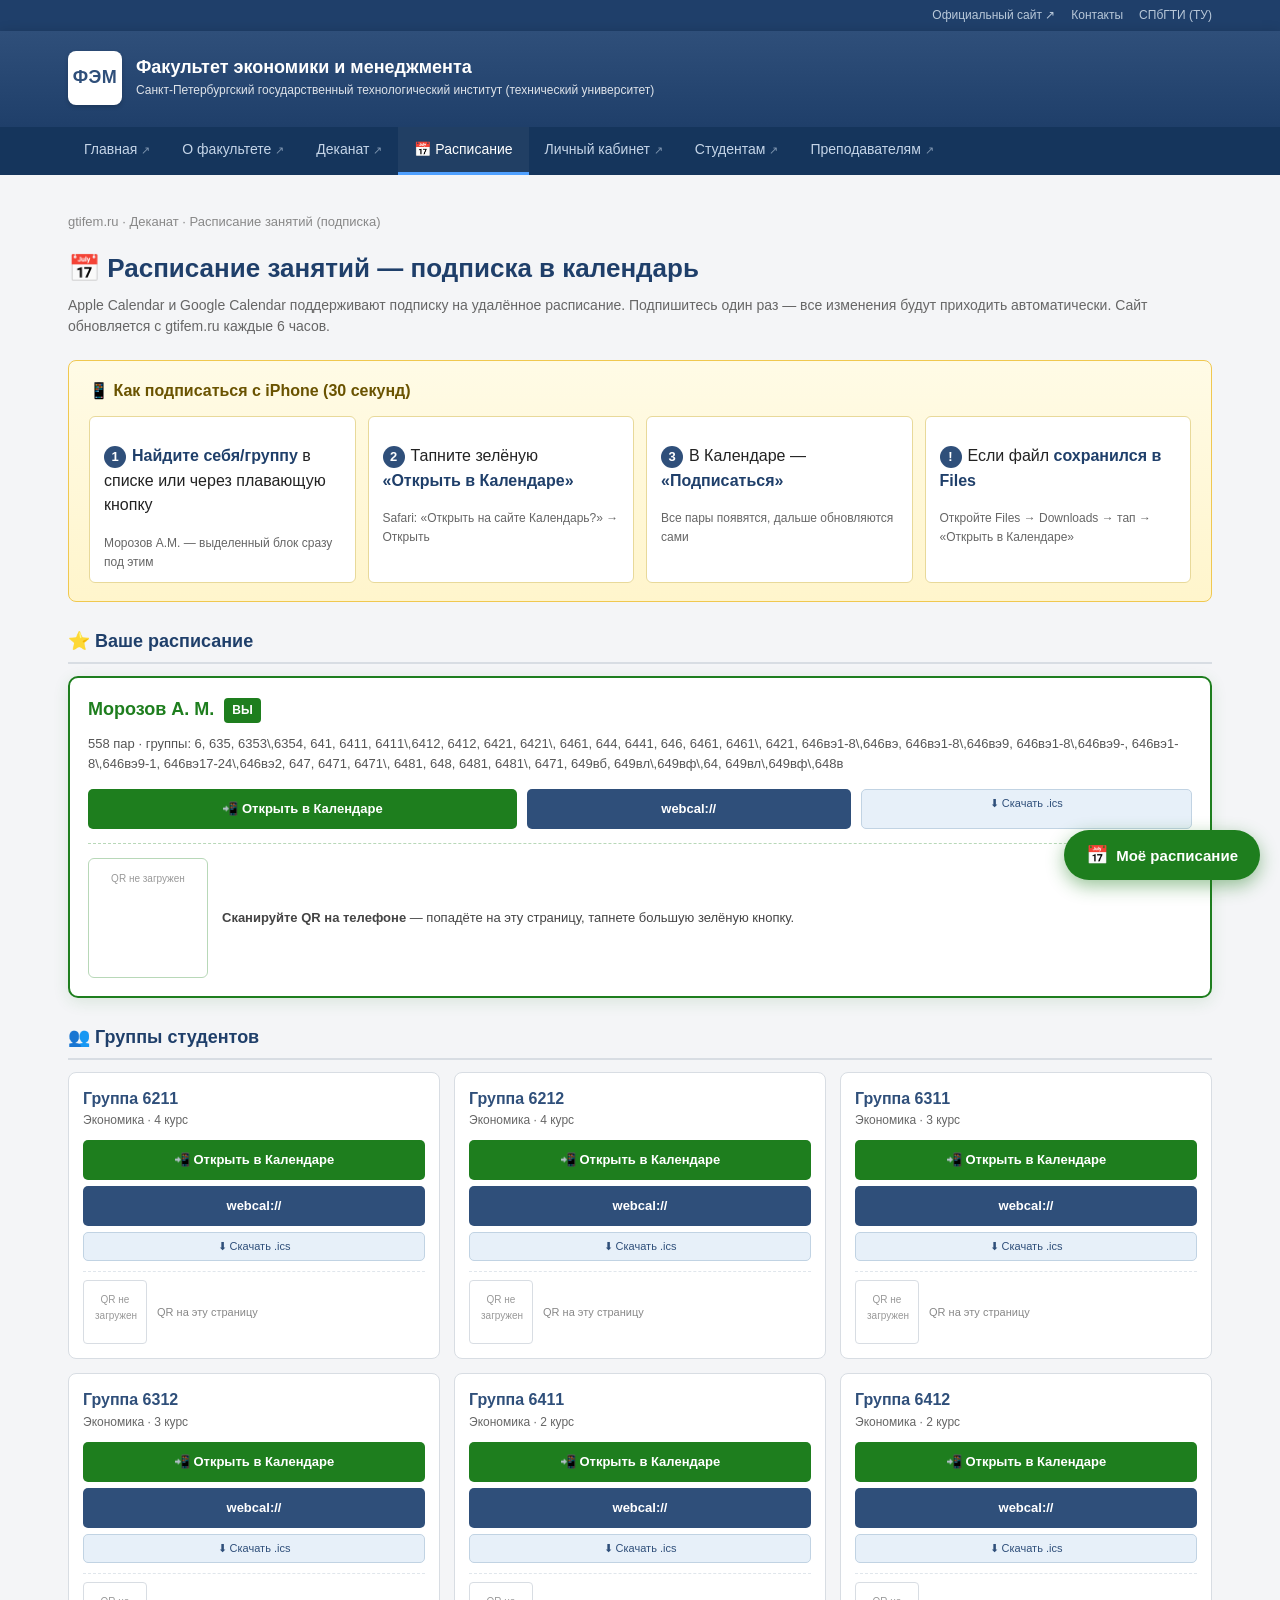
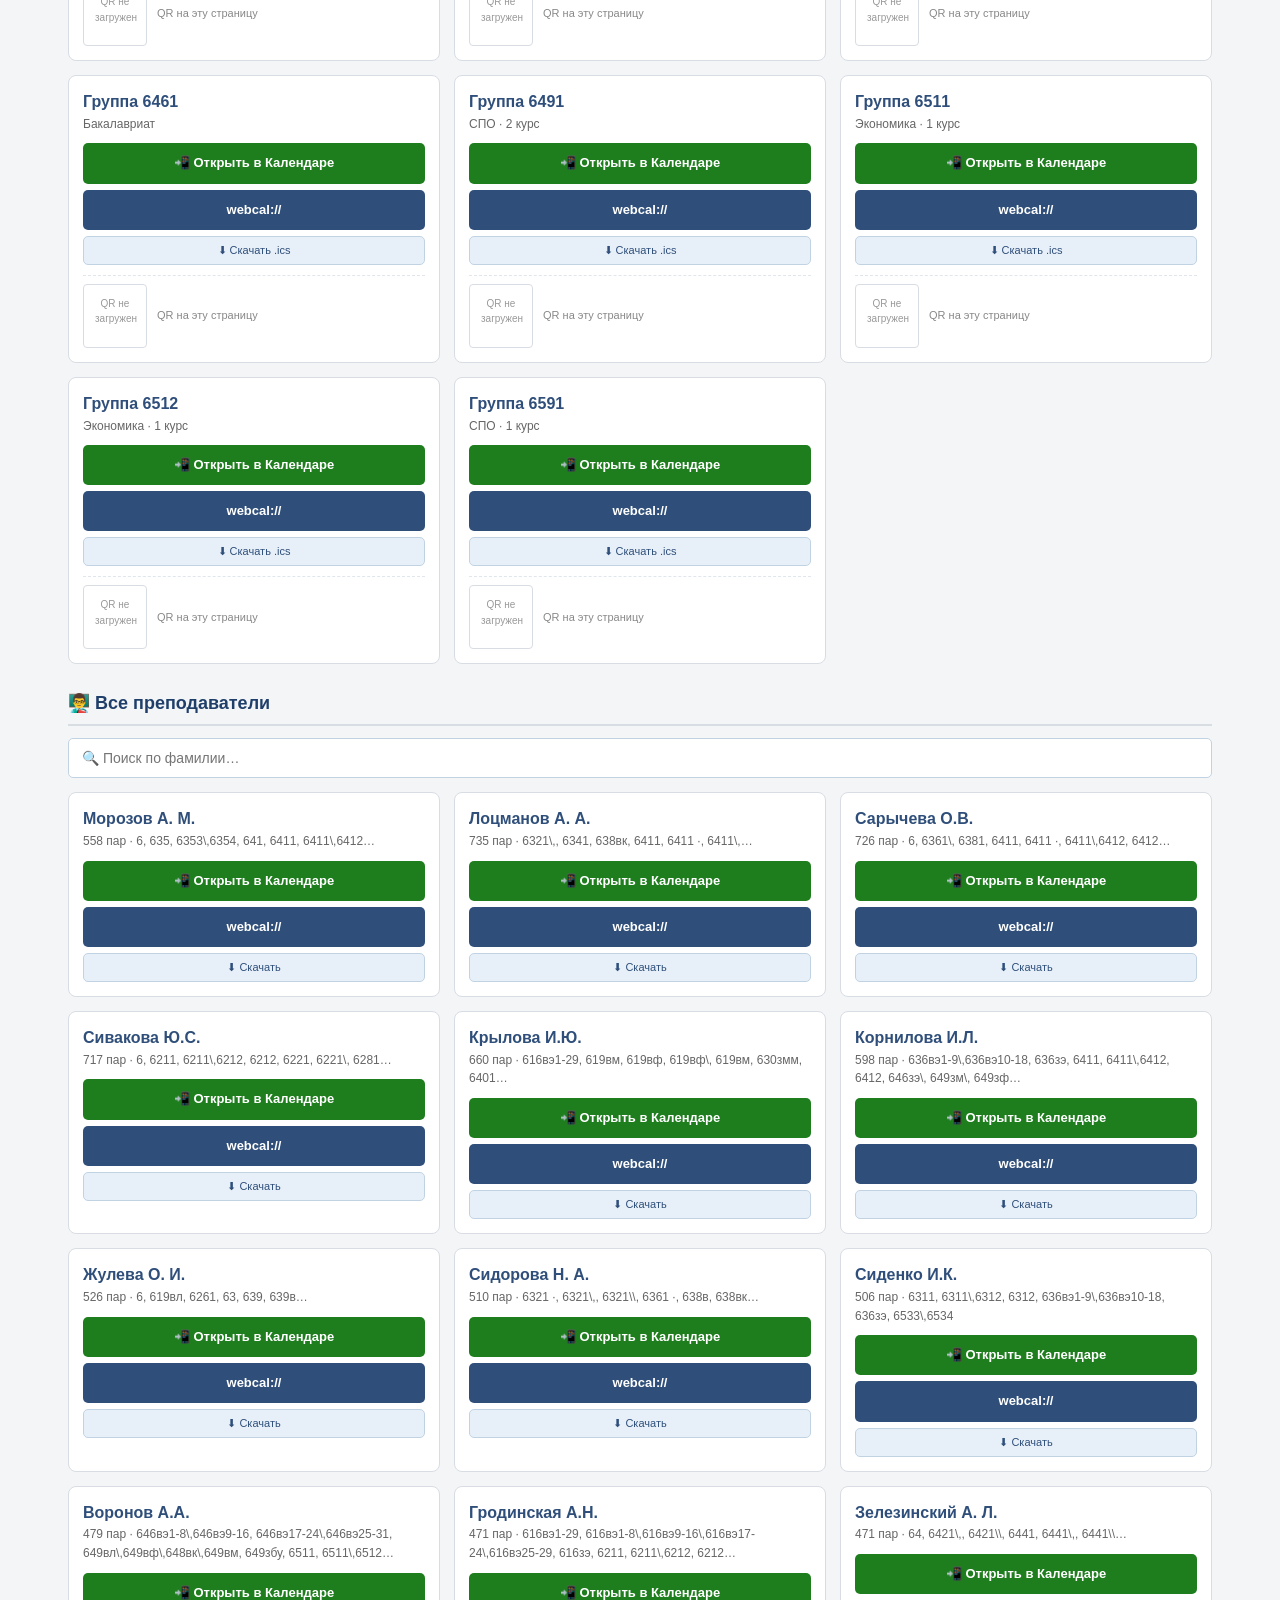
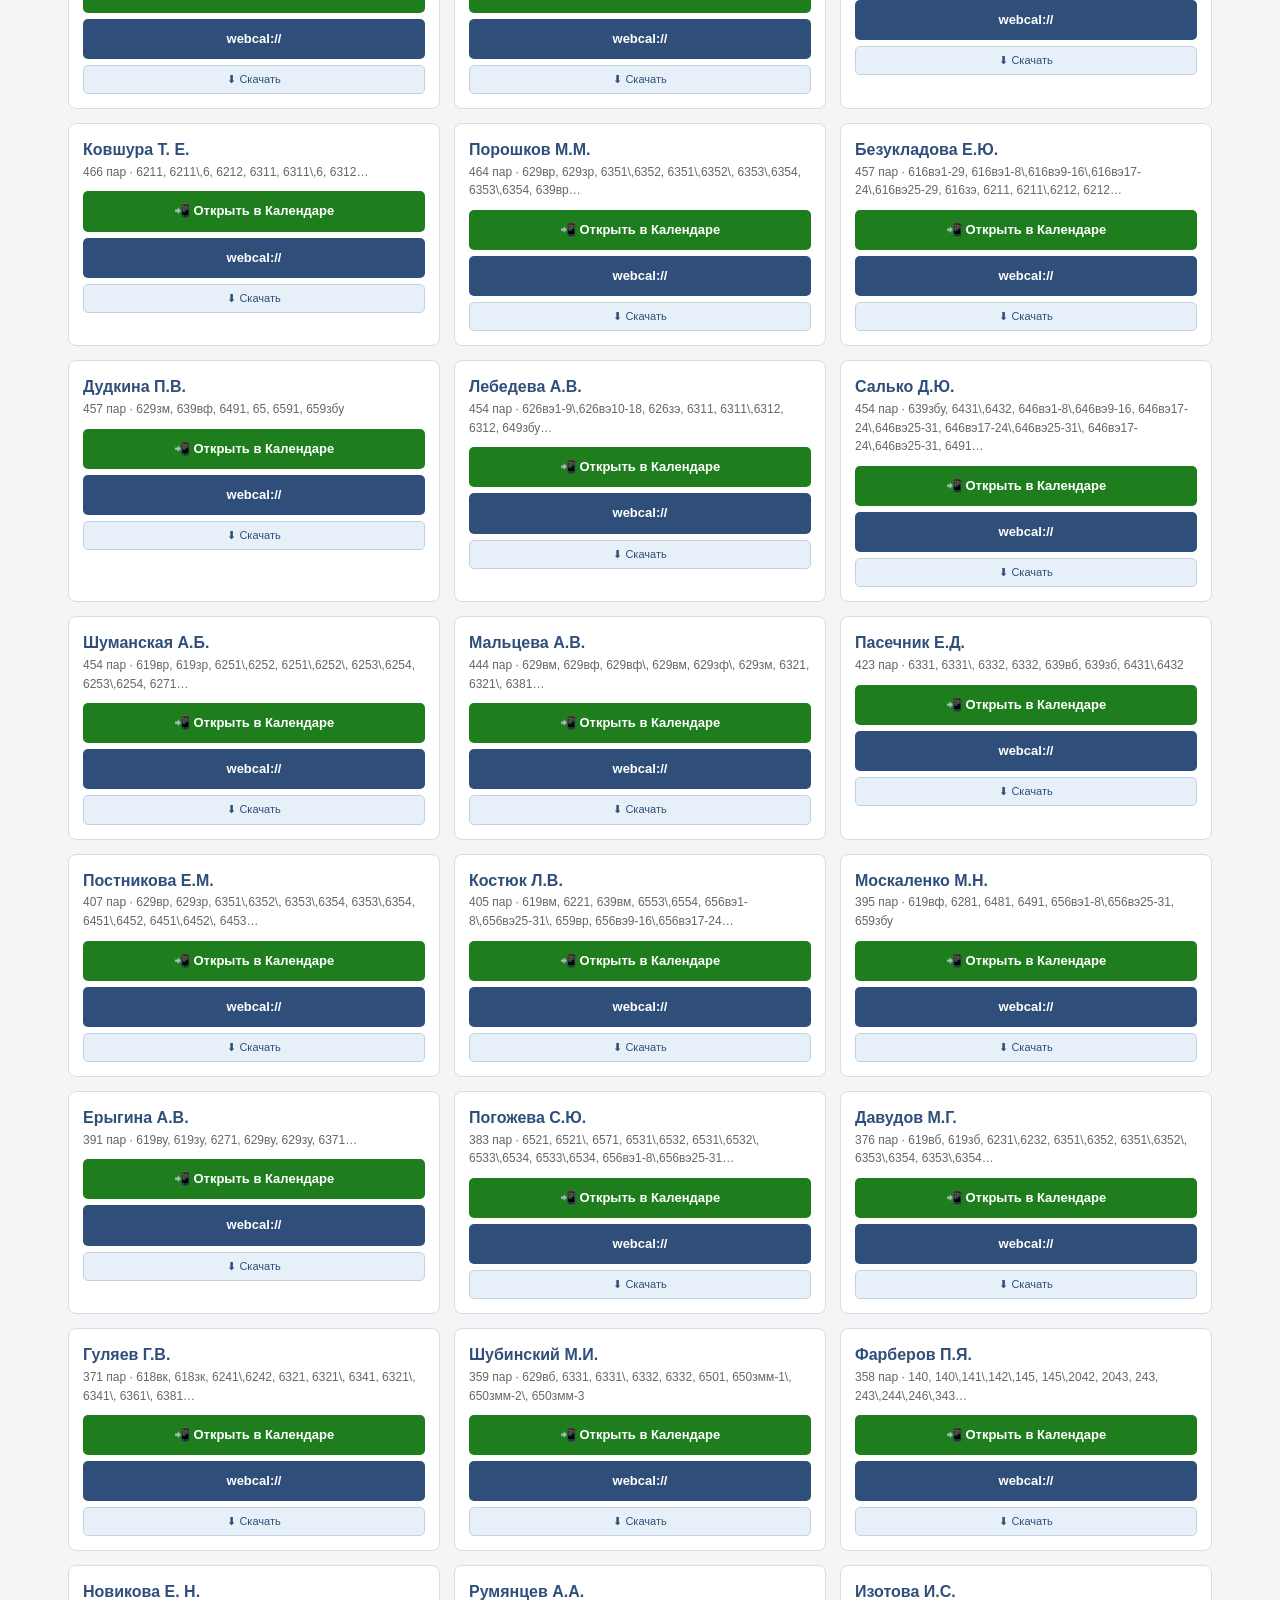
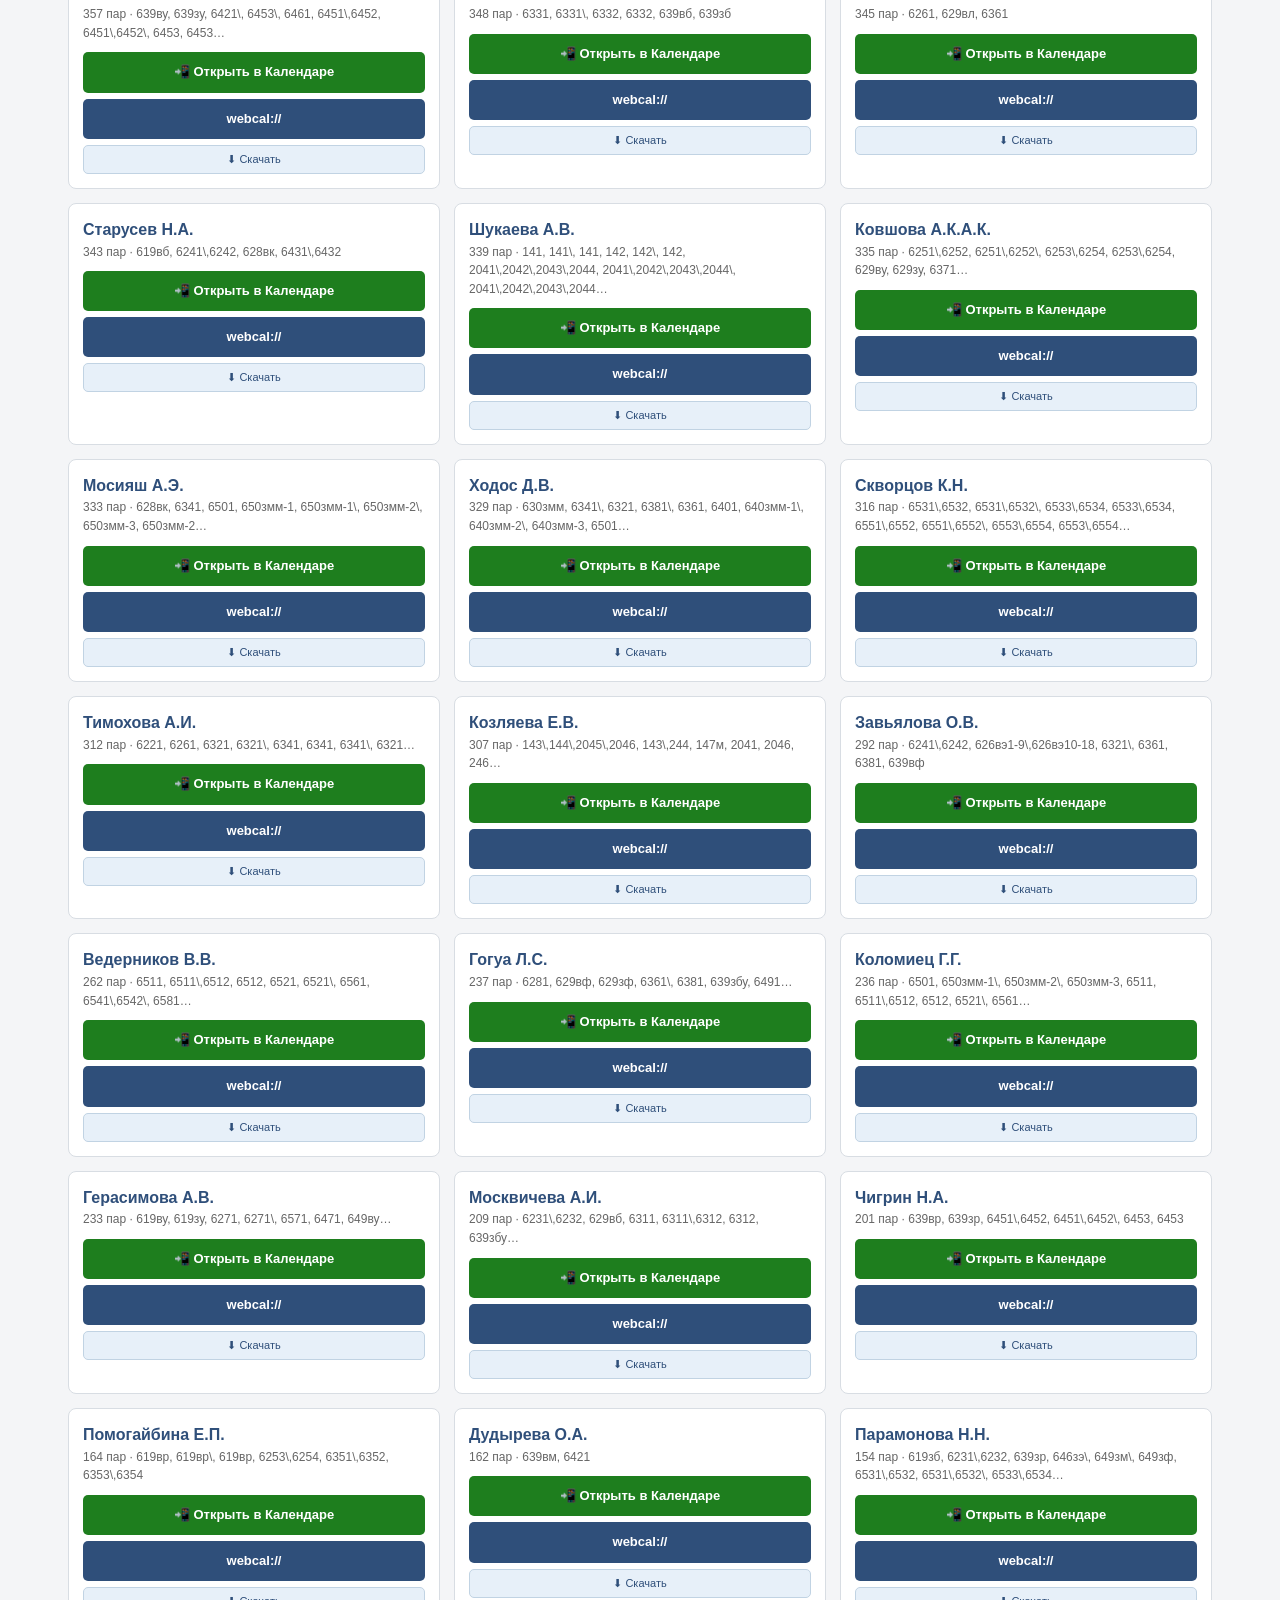
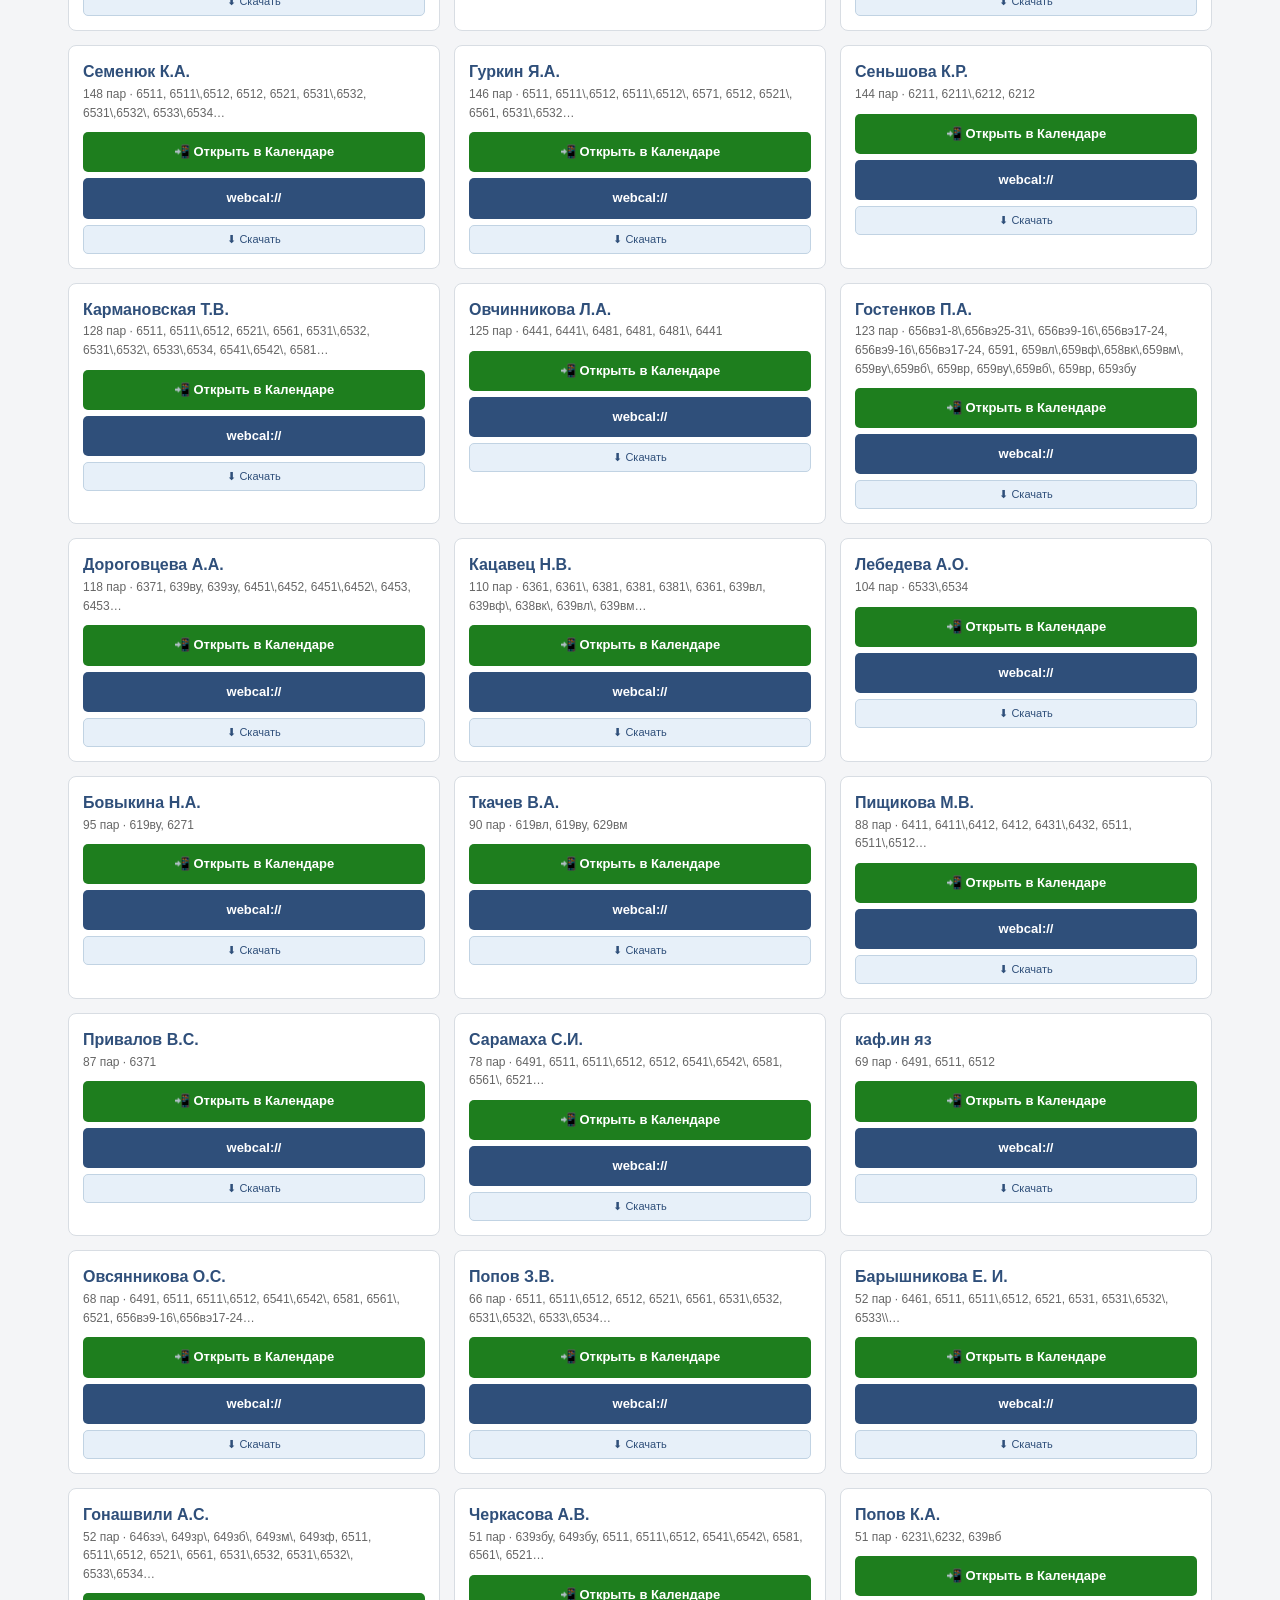
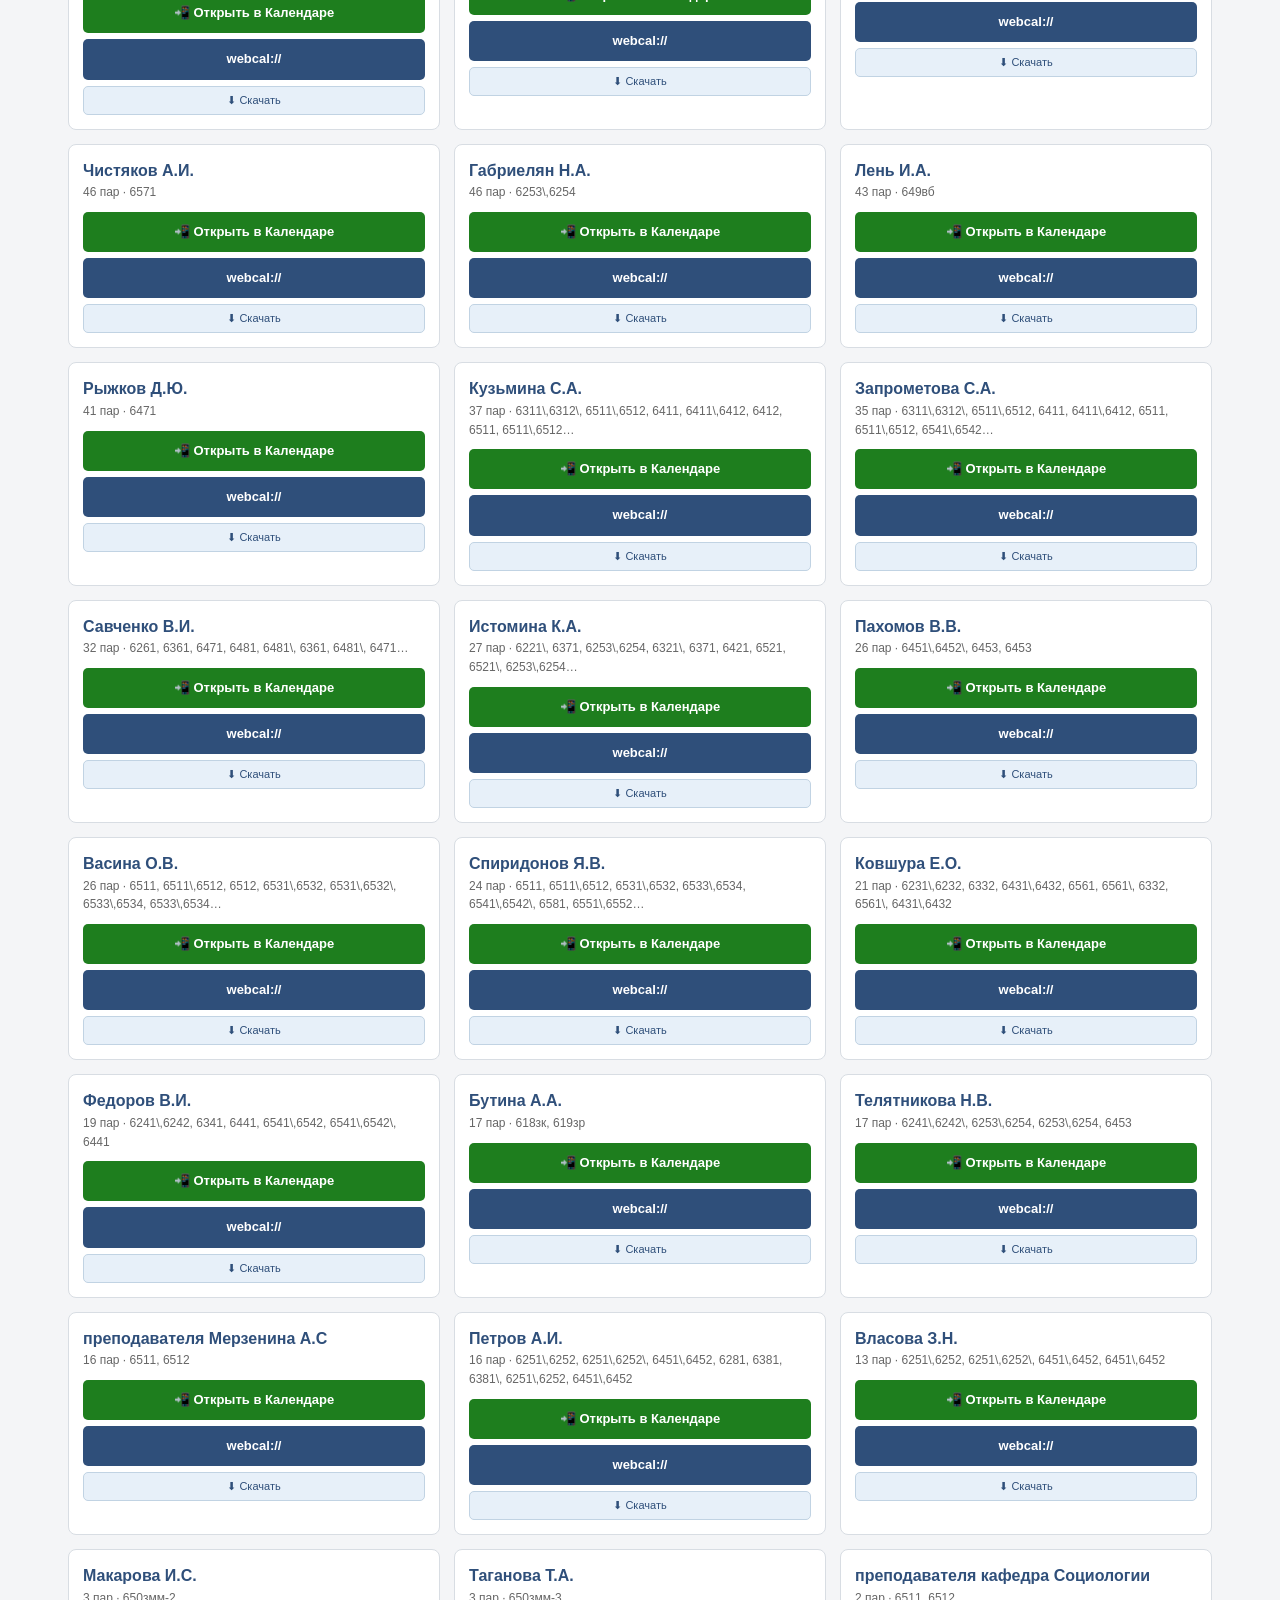
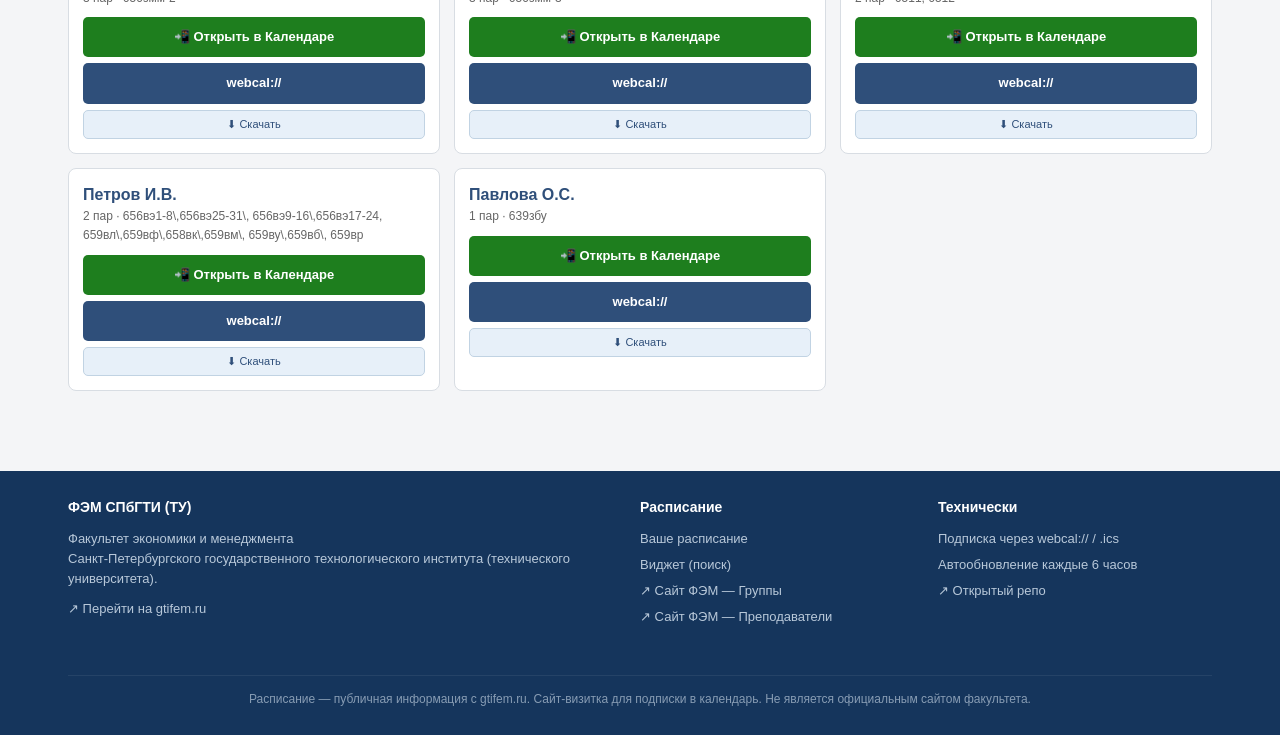
==== commit 2b517915: "Главная в стиле ФЭМ + плавающий виджет + GitHub Actions cron (auto-update from gtifem.ru)" ====
--- a/index.html
+++ b/index.html
@@ -3,20 +3,60 @@
 <head>
 <meta charset="utf-8">
 <meta name="viewport" content="width=device-width, initial-scale=1, viewport-fit=cover">
-<title>Расписание ФЭМ СПбГТИ · Подписка на календарь</title>
+<title>Расписание ФЭМ СПбГТИ (ТУ)</title>
+<meta name="description" content="Расписание занятий факультета экономики и менеджмента СПбГТИ (ТУ) — подписка на Apple Calendar и Google Calendar.">
+<link rel="icon" type="image/svg+xml" href="data:image/svg+xml,%3Csvg xmlns='http://www.w3.org/2000/svg' viewBox='0 0 32 32'%3E%3Crect width='32' height='32' fill='%232f4f7a'/%3E%3Ctext x='50%25' y='52%25' dominant-baseline='middle' text-anchor='middle' font-family='-apple-system,sans-serif' font-weight='700' font-size='13' fill='%23fff'%3EФЭМ%3C/text%3E%3C/svg%3E">
 <style>
   * { box-sizing: border-box; }
-  body { font-family: -apple-system, "Segoe UI", Roboto, Arial, sans-serif; margin: 0; padding: 0; background: #f4f5f7; color: #222; line-height: 1.5; -webkit-text-size-adjust: 100%; }
-  header { background: linear-gradient(180deg, #2f4f7a 0%, #1f3f6a 100%); color: #fff; padding: 28px 20px; box-shadow: 0 2px 12px rgba(0,0,0,.2); }
-  header h1 { margin: 0 0 8px; font-size: 22px; }
-  header p { margin: 0; opacity: .92; font-size: 14px; }
-  .container { max-width: 1100px; margin: 0 auto; padding: 24px 18px; }
-
-  /* === БОЛЬШАЯ ИНСТРУКЦИЯ === */
-  .howto { background: linear-gradient(180deg, #fffbe6 0%, #fff5cc 100%); border: 1.5px solid #f0c850; border-radius: 10px; padding: 18px 20px; margin-bottom: 22px; }
-  .howto h2 { margin: 0 0 12px; color: #6a5300; font-size: 17px; display:flex; align-items:center; gap:8px; }
-  .howto-steps { display: grid; grid-template-columns: repeat(auto-fit, minmax(220px, 1fr)); gap: 14px; }
-  .howto-step { background:#fff; border:1px solid #e8d99a; border-radius:8px; padding:12px 14px; }
+  html, body { margin: 0; padding: 0; }
+  body {
+    font-family: -apple-system, BlinkMacSystemFont, "Segoe UI", Roboto, "Helvetica Neue", Arial, sans-serif;
+    background: #f4f5f7; color: #222; line-height: 1.55;
+    -webkit-text-size-adjust: 100%;
+  }
+  a { color: #2f4f7a; }
+  code { background: #f4f5f7; padding: 1px 5px; border-radius: 3px; font-size: 12px; font-family: ui-monospace, "SF Mono", monospace; word-break: break-all; }
+
+  /* === HEADER в стиле ФЭМ === */
+  .top-bar { background: #1f3f6a; color: #b8c8d9; font-size: 12px; padding: 6px 0; }
+  .top-bar .container { display: flex; gap: 16px; justify-content: flex-end; }
+  .top-bar a { color: #b8c8d9; text-decoration: none; }
+  .top-bar a:hover { color: #fff; }
+
+  .site-header { background: linear-gradient(180deg, #2f4f7a 0%, #1f3f6a 100%); color: #fff; padding: 20px 0 22px; box-shadow: 0 2px 12px rgba(0,0,0,.18); }
+  .site-header .container { display: flex; align-items: center; gap: 18px; flex-wrap: wrap; }
+  .site-logo { display:flex; align-items:center; gap: 14px; text-decoration: none; color: #fff; }
+  .site-logo .badge { width:54px; height:54px; background:#fff; color:#2f4f7a; border-radius:8px; display:flex; align-items:center; justify-content:center; font-weight:800; font-size:18px; letter-spacing:.5px; box-shadow: 0 2px 4px rgba(0,0,0,.18); }
+  .site-logo .titles h1 { margin:0; font-size:18px; font-weight:700; line-height:1.2; }
+  .site-logo .titles p  { margin:4px 0 0; font-size:12px; opacity:.85; line-height:1.3; }
+
+  .main-nav { background: #15355c; padding: 0; }
+  .main-nav .container { display: flex; gap: 0; overflow-x: auto; -webkit-overflow-scrolling: touch; }
+  .main-nav a {
+    color: #c5d5e8; text-decoration: none; padding: 12px 16px;
+    font-size: 14px; white-space: nowrap; border-bottom: 3px solid transparent;
+    transition: background .15s, color .15s, border-color .15s;
+  }
+  .main-nav a:hover { background: #1f3f6a; color: #fff; }
+  .main-nav a.current { color: #fff; border-bottom-color: #4fa0ff; background: rgba(255,255,255,.05); }
+  .main-nav a .ext { opacity:.6; font-size:11px; margin-left:4px; }
+
+  /* === Container === */
+  .container { max-width: 1180px; margin: 0 auto; padding: 0 18px; }
+  .main { padding: 24px 0 40px; }
+
+  /* === Hero (page title) === */
+  .page-title { margin: 0 0 6px; color:#1f3f6a; font-size: 26px; font-weight:700; }
+  .page-subtitle { margin: 0 0 22px; color: #666; font-size: 14px; }
+  .breadcrumbs { font-size: 13px; color: #888; margin-bottom: 16px; }
+  .breadcrumbs a { color: #888; text-decoration: none; }
+  .breadcrumbs a:hover { color: #2f4f7a; text-decoration: underline; }
+
+  /* === Стартовая инструкция === */
+  .howto { background: linear-gradient(180deg, #fffbe6 0%, #fff5cc 100%); border: 1.5px solid #f0c850; border-radius: 8px; padding: 18px 20px; margin-bottom: 22px; }
+  .howto h2 { margin: 0 0 12px; color: #6a5300; font-size: 16px; display:flex; align-items:center; gap:8px; }
+  .howto-steps { display: grid; grid-template-columns: repeat(auto-fit, minmax(220px, 1fr)); gap: 12px; }
+  .howto-step { background:#fff; border:1px solid #e8d99a; border-radius:6px; padding:11px 14px; }
   .howto-step .n { display:inline-block; width:22px; height:22px; border-radius:50%; background:#2f4f7a; color:#fff; text-align:center; line-height:22px; font-weight:bold; font-size:13px; margin-right:6px; }
   .howto-step b { color:#1f3f6a; }
   .howto-step small { color:#666; font-size:12px; display:block; margin-top:4px; }
@@ -34,17 +74,17 @@
   .pin-section .pin-qr p { margin:0; font-size:13px; color:#444; flex:1; }
 
   /* === Сетки групп/преподавателей === */
-  .groups-grid { display: grid; grid-template-columns: repeat(auto-fill, minmax(320px, 1fr)); gap: 16px; }
-  .group-card { background: #fff; border: 1px solid #d8dde3; border-radius: 8px; padding: 16px; display: flex; flex-direction: column; gap: 12px; }
-  .group-card h3 { margin: 0; color: #2f4f7a; font-size: 17px; }
-  .group-card .subtitle { color: #666; font-size: 13px; margin: 0; }
-  .group-card .actions { display: flex; flex-direction: column; gap: 8px; }
+  .groups-grid { display: grid; grid-template-columns: repeat(auto-fill, minmax(320px, 1fr)); gap: 14px; }
+  .group-card { background: #fff; border: 1px solid #d8dde3; border-radius: 8px; padding: 14px; display: flex; flex-direction: column; gap: 10px; }
+  .group-card h3 { margin: 0; color: #2f4f7a; font-size: 16px; }
+  .group-card .subtitle { color: #666; font-size: 12px; margin: 0; }
+  .group-card .actions { display: flex; flex-direction: column; gap: 6px; }
   .group-card .qr-wrap { display:flex; gap:10px; align-items:center; padding-top:8px; border-top:1px dashed #e0e6ec; }
-  .group-card .qr-wrap > div, .group-card .qr-wrap img { width:72px; height:72px; flex-shrink:0; border:1px solid #d8dde3; background:#fff; padding:3px; border-radius:4px; }
+  .group-card .qr-wrap > div, .group-card .qr-wrap img { width:64px; height:64px; flex-shrink:0; border:1px solid #d8dde3; background:#fff; padding:3px; border-radius:4px; }
   .group-card .qr-wrap small { font-size:11px; color:#888; flex:1; }
 
   /* === Кнопки === */
-  .btn { display: block; padding: 12px 14px; border-radius: 6px; text-decoration: none; font-weight: 600; font-size: 14px; text-align: center; transition: background .15s, transform .05s; cursor: pointer; }
+  .btn { display: block; padding: 10px 12px; border-radius: 5px; text-decoration: none; font-weight: 600; font-size: 13px; text-align: center; transition: background .15s, transform .05s; cursor: pointer; border: 0; }
   .btn:active { transform: translateY(1px); }
   .btn-primary { background: #1e7e1e; color: #fff; }
   .btn-primary:hover { background: #166916; }
@@ -52,24 +92,88 @@
   .btn-secondary:hover { background: #1f3f6a; }
   .btn-tertiary { background: #e7f0f9; color: #2f4f7a; border: 1px solid #c1d3e3; }
   .btn-tertiary:hover { background: #d5e4f3; }
-  .btn-small { font-size: 12px; padding: 6px 8px; font-weight: 500; }
-
-  /* === Поиск === */
-  #teacher-filter { width:100%; padding:12px 14px; border:1px solid #c1d3e3; border-radius:6px; font-size:15px; margin-bottom:14px; -webkit-appearance:none; }
-  h2.section-title { margin: 28px 0 14px; color:#2f4f7a; font-size:18px; display:flex; align-items:center; gap:8px; }
-
-  .ok-note { background: #e7f5e8; border: 1px solid #4caf50; color: #1f6024; border-radius: 8px; padding: 14px 18px; margin-top: 24px; font-size: 14px; }
-  .ok-note b { color: #155a18; }
-
-  code { background: #f4f5f7; padding: 1px 5px; border-radius: 3px; font-size: 12px; font-family: ui-monospace, "SF Mono", monospace; word-break: break-all; }
-  footer { text-align: center; color: #888; font-size: 12px; padding: 22px 18px; }
-
-  @media (max-width: 640px) {
-    header { padding: 18px 14px; }
-    header h1 { font-size: 18px; }
-    .container { padding: 14px 12px; }
-    .groups-grid { grid-template-columns: 1fr; gap: 12px; }
-    .btn { padding: 14px 14px; font-size: 16px; }
+  .btn-small { font-size: 11px; padding: 5px 6px; font-weight: 500; }
+
+  #teacher-filter { width:100%; padding:11px 13px; border:1px solid #c1d3e3; border-radius:5px; font-size:14px; margin-bottom:14px; -webkit-appearance:none; }
+  h2.section-title { margin: 26px 0 12px; color:#1f3f6a; font-size:18px; display:flex; align-items:center; gap:8px; border-bottom: 2px solid #d8dde3; padding-bottom: 6px; }
+
+  /* === Footer === */
+  .site-footer { background: #15355c; color: #b8c8d9; padding: 26px 0; margin-top: 40px; font-size: 13px; }
+  .site-footer .container { display: grid; grid-template-columns: 2fr 1fr 1fr; gap: 24px; }
+  .site-footer h4 { color:#fff; font-size: 14px; margin: 0 0 10px; font-weight: 700; }
+  .site-footer a { color: #b8c8d9; text-decoration: none; }
+  .site-footer a:hover { color: #fff; }
+  .site-footer ul { list-style: none; padding: 0; margin: 0; }
+  .site-footer li { margin-bottom: 6px; }
+  .site-footer .copyr { border-top: 1px solid rgba(255,255,255,.1); padding-top: 14px; margin-top: 18px; opacity:.7; font-size:12px; text-align:center; }
+
+  /* === ПЛАВАЮЩАЯ КНОПКА «МОЁ РАСПИСАНИЕ» === */
+  .float-btn {
+    position: fixed; bottom: 20px; right: 20px; z-index: 1000;
+    background: #1e7e1e; color: #fff; border-radius: 50px;
+    padding: 14px 22px; font-size: 15px; font-weight: 700;
+    box-shadow: 0 6px 18px rgba(30,126,30,.45);
+    border: 0; cursor: pointer; display: flex; align-items: center; gap: 8px;
+    transition: transform .15s, box-shadow .15s;
+  }
+  .float-btn:hover { transform: translateY(-2px); box-shadow: 0 8px 22px rgba(30,126,30,.55); }
+  .float-btn:active { transform: translateY(0); }
+  .float-btn .icon { font-size: 18px; }
+
+  /* === МОДАЛЬНОЕ ОКНО ВИДЖЕТА === */
+  .modal-overlay {
+    position: fixed; inset: 0; background: rgba(0,0,0,.55);
+    z-index: 1001; display: none; align-items: flex-end; justify-content: center;
+    -webkit-backdrop-filter: blur(2px); backdrop-filter: blur(2px);
+  }
+  .modal-overlay.open { display: flex; }
+  .modal {
+    background: #fff; border-radius: 12px 12px 0 0; width: 100%; max-width: 560px;
+    max-height: 88vh; overflow: hidden; display: flex; flex-direction: column;
+    box-shadow: 0 -10px 40px rgba(0,0,0,.3);
+    animation: slideUp .25s ease;
+  }
+  @keyframes slideUp { from { transform: translateY(100%); } to { transform: translateY(0); } }
+  .modal-head {
+    background: linear-gradient(180deg, #2f4f7a 0%, #1f3f6a 100%); color: #fff;
+    padding: 14px 18px; display: flex; align-items: center; justify-content: space-between;
+  }
+  .modal-head h3 { margin: 0; font-size: 17px; }
+  .modal-close {
+    background: rgba(255,255,255,.15); color: #fff; border: 0;
+    width: 32px; height: 32px; border-radius: 50%; cursor: pointer;
+    font-size: 18px; line-height: 1;
+  }
+  .modal-close:hover { background: rgba(255,255,255,.28); }
+  .modal-body { padding: 16px 18px; overflow-y: auto; -webkit-overflow-scrolling: touch; }
+  .modal-search { width: 100%; padding: 11px 13px; border: 1px solid #c1d3e3; border-radius: 6px; font-size: 14px; margin-bottom: 12px; -webkit-appearance: none; }
+  .modal-tabs { display: flex; gap: 6px; margin-bottom: 12px; }
+  .modal-tab {
+    flex: 1; background: #eef2f7; color: #2f4f7a; border: 0; padding: 8px 10px;
+    border-radius: 5px; cursor: pointer; font-size: 13px; font-weight: 600;
+  }
+  .modal-tab.active { background: #2f4f7a; color: #fff; }
+  .modal-list { display: flex; flex-direction: column; gap: 8px; }
+  .modal-item {
+    background: #f9fafc; border: 1px solid #e0e6ec; border-radius: 6px;
+    padding: 10px 12px; display: flex; align-items: center; gap: 10px; cursor: pointer;
+    transition: background .12s, border-color .12s;
+  }
+  .modal-item:hover { background: #e7f0f9; border-color: #2f4f7a; }
+  .modal-item .info { flex: 1; }
+  .modal-item .name { font-weight: 600; color: #1f3f6a; font-size: 14px; }
+  .modal-item .meta { color: #888; font-size: 12px; margin-top: 2px; }
+  .modal-item.is-pin { border-color: #1e7e1e; background: #f0fbf0; }
+  .modal-item.is-pin .name::after { content: " ВЫ"; background: #1e7e1e; color: #fff; padding: 2px 6px; border-radius: 3px; font-size: 10px; margin-left: 6px; vertical-align: middle; }
+  .modal-actions { display: flex; gap: 8px; margin-top: 12px; }
+  .modal-actions .btn { flex: 1; }
+  .modal-empty { color: #888; text-align: center; padding: 20px; font-size: 13px; }
+
+  @media (max-width: 720px) {
+    .site-footer .container { grid-template-columns: 1fr; }
+    .float-btn { padding: 12px 18px; font-size: 14px; bottom: 14px; right: 14px; }
+    .modal { max-width: 100%; }
+    .page-title { font-size: 22px; }
     .pin-section .pin-actions .btn { flex-basis: 100%; }
     .pin-section .pin-qr > div, .pin-section .pin-qr img { width:96px; height:96px; }
   }
@@ -77,126 +181,205 @@
 </head>
 <body>
 
-<header>
-  <h1>📅 Расписание ФЭМ СПбГТИ (ТУ)</h1>
-  <p>Подписка в Apple Calendar / Google Calendar. Работает 24/7 на серверах GitHub Pages.</p>
+<!-- Полоска сверху -->
+<div class="top-bar">
+  <div class="container">
+    <a href="https://gtifem.ru/" target="_blank" rel="noopener">Официальный сайт ↗</a>
+    <a href="https://gtifem.ru/kontakty/" target="_blank" rel="noopener">Контакты</a>
+    <a href="https://www.technolog.edu.ru/" target="_blank" rel="noopener">СПбГТИ (ТУ)</a>
+  </div>
+</div>
+
+<!-- Шапка с лого -->
+<header class="site-header">
+  <div class="container">
+    <a class="site-logo" href="https://gtifem.ru/" target="_blank" rel="noopener" aria-label="Сайт ФЭМ">
+      <div class="badge">ФЭМ</div>
+      <div class="titles">
+        <h1>Факультет экономики и менеджмента</h1>
+        <p>Санкт-Петербургский государственный технологический институт (технический университет)</p>
+      </div>
+    </a>
+  </div>
 </header>
 
-<div class="container">
-
-  <!-- ИНСТРУКЦИЯ -->
-  <section class="howto">
-    <h2>📱 Как подписаться с iPhone (30 секунд)</h2>
-    <div class="howto-steps">
-      <div class="howto-step">
-        <p><span class="n">1</span><b>Найдите себя/группу</b> в списке ниже</p>
-        <small>Морозов А.М. — выделенный зелёный блок сразу под этим</small>
-      </div>
-      <div class="howto-step">
-        <p><span class="n">2</span>Тапните большую зелёную кнопку <b>«Открыть в Календаре»</b></p>
-        <small>Если Safari предложит «Открыть на сайте Календарь?» — нажмите «Открыть»</small>
-      </div>
-      <div class="howto-step">
-        <p><span class="n">3</span>В окне Календаря нажмите <b>«Подписаться»</b></p>
-        <small>Все 336 пар появятся, и будут обновляться сами (~раз в 6 часов)</small>
-      </div>
-      <div class="howto-step">
-        <p><span class="n">!</span>Если зелёная кнопка <b>скачала файл</b> вместо открытия</p>
-        <small>Откройте Files → Downloads → тапните файл → «Открыть в Календаре»</small>
-      </div>
-    </div>
-  </section>
-
-  <!-- Морозов А.М. — закреплён сверху -->
-  <div id="pin-morozov" style="display:none;" class="pin-section">
-    <div class="pin-header">
-      <h2 id="pin-name">Морозов А.М.</h2>
-      <span class="pin-badge">ВЫ</span>
-    </div>
-    <p class="pin-meta" id="pin-meta">… загружаю …</p>
-    <div class="pin-actions">
-      <a id="pin-btn-cal" class="btn btn-primary" href="#">📲 Открыть в Календаре (рекомендуется)</a>
-      <a id="pin-btn-webcal" class="btn btn-secondary" href="#">webcal:// (для Apple)</a>
-      <a id="pin-btn-dl" class="btn btn-tertiary btn-small" href="#" download="morozov-raspisanie.ics">⬇ Скачать .ics файл</a>
-    </div>
-    <div class="pin-qr">
-      <div id="pin-qr"></div>
-      <p><b>Сканируйте QR на телефоне</b> — попадёте на эту страницу, тапнете большую зелёную кнопку. QR ведёт на страницу подписки.</p>
-    </div>
+<!-- Меню -->
+<nav class="main-nav">
+  <div class="container">
+    <a href="https://gtifem.ru/" target="_blank" rel="noopener">Главная<span class="ext">↗</span></a>
+    <a href="https://gtifem.ru/o-fakultete/" target="_blank" rel="noopener">О факультете<span class="ext">↗</span></a>
+    <a href="https://gtifem.ru/dekanat/" target="_blank" rel="noopener">Деканат<span class="ext">↗</span></a>
+    <a href="#schedule" class="current">📅 Расписание</a>
+    <a href="https://gtifem.ru/dekanat/lichniy-kabinet-bizhitskogo/" target="_blank" rel="noopener">Личный кабинет<span class="ext">↗</span></a>
+    <a href="https://gtifem.ru/studentam/" target="_blank" rel="noopener">Студентам<span class="ext">↗</span></a>
+    <a href="https://gtifem.ru/prepodavatelyam/" target="_blank" rel="noopener">Преподавателям<span class="ext">↗</span></a>
   </div>
-
-  <!-- Группы -->
-  <h2 class="section-title">👥 Группы студентов</h2>
-  <div class="groups-grid" id="groups"></div>
-
-  <!-- Преподаватели -->
-  <h2 class="section-title">👨‍🏫 Все преподаватели</h2>
-  <input type="text" id="teacher-filter" placeholder="🔍 Поиск по фамилии…">
-  <div class="groups-grid" id="teachers"></div>
-
-  <div class="ok-note">
-    <b>✓ Постоянная публичная ссылка.</b> Все файлы расписания хостятся на GitHub Pages. Подписка работает 24/7 — не зависит от чьего-либо ноутбука. Apple/Google Calendar будут периодически перечитывать ленту и подхватывать обновления автоматически.
+</nav>
+
+<main class="main">
+  <div class="container">
+
+    <p class="breadcrumbs">
+      <a href="https://gtifem.ru/" target="_blank" rel="noopener">gtifem.ru</a> · <a href="https://gtifem.ru/dekanat/" target="_blank" rel="noopener">Деканат</a> · <span>Расписание занятий (подписка)</span>
+    </p>
+
+    <h1 class="page-title">📅 Расписание занятий — подписка в календарь</h1>
+    <p class="page-subtitle">
+      Apple Calendar и Google Calendar поддерживают подписку на удалённое расписание.
+      Подпишитесь один раз — все изменения будут приходить автоматически.
+      Сайт обновляется с gtifem.ru каждые 6 часов.
+    </p>
+
+    <section class="howto">
+      <h2>📱 Как подписаться с iPhone (30 секунд)</h2>
+      <div class="howto-steps">
+        <div class="howto-step">
+          <p><span class="n">1</span><b>Найдите себя/группу</b> в списке или через плавающую кнопку</p>
+          <small>Морозов А.М. — выделенный блок сразу под этим</small>
+        </div>
+        <div class="howto-step">
+          <p><span class="n">2</span>Тапните зелёную <b>«Открыть в Календаре»</b></p>
+          <small>Safari: «Открыть на сайте Календарь?» → Открыть</small>
+        </div>
+        <div class="howto-step">
+          <p><span class="n">3</span>В Календаре — <b>«Подписаться»</b></p>
+          <small>Все пары появятся, дальше обновляются сами</small>
+        </div>
+        <div class="howto-step">
+          <p><span class="n">!</span>Если файл <b>сохранился в Files</b></p>
+          <small>Откройте Files → Downloads → тап → «Открыть в Календаре»</small>
+        </div>
+      </div>
+    </section>
+
+    <h2 class="section-title" id="schedule">⭐ Ваше расписание</h2>
+    <div id="pin-morozov" style="display:none;" class="pin-section">
+      <div class="pin-header">
+        <h2 id="pin-name">Морозов А.М.</h2>
+        <span class="pin-badge">ВЫ</span>
+      </div>
+      <p class="pin-meta" id="pin-meta">… загружаю …</p>
+      <div class="pin-actions">
+        <a id="pin-btn-cal" class="btn btn-primary" href="#">📲 Открыть в Календаре</a>
+        <a id="pin-btn-webcal" class="btn btn-secondary" href="#">webcal://</a>
+        <a id="pin-btn-dl" class="btn btn-tertiary btn-small" href="#" download="morozov-raspisanie.ics">⬇ Скачать .ics</a>
+      </div>
+      <div class="pin-qr">
+        <div id="pin-qr"></div>
+        <p><b>Сканируйте QR на телефоне</b> — попадёте на эту страницу, тапнете большую зелёную кнопку.</p>
+      </div>
+    </div>
+
+    <h2 class="section-title">👥 Группы студентов</h2>
+    <div class="groups-grid" id="groups"></div>
+
+    <h2 class="section-title">👨‍🏫 Все преподаватели</h2>
+    <input type="text" id="teacher-filter" placeholder="🔍 Поиск по фамилии…">
+    <div class="groups-grid" id="teachers"></div>
+
   </div>
-
-  <footer>
-    ФЭМ СПбГТИ (ТУ) · 2025/2026 учебный год · Сборка из 35 месячных таблиц расписания
-  </footer>
+</main>
+
+<!-- Плавающая кнопка -->
+<button class="float-btn" id="float-btn" aria-label="Открыть виджет расписания">
+  <span class="icon">📅</span><span>Моё расписание</span>
+</button>
+
+<!-- Модальное окно виджета -->
+<div class="modal-overlay" id="modal-overlay" role="dialog" aria-modal="true" aria-labelledby="modal-title">
+  <div class="modal">
+    <div class="modal-head">
+      <h3 id="modal-title">📅 Подписка на расписание</h3>
+      <button class="modal-close" id="modal-close" aria-label="Закрыть">×</button>
+    </div>
+    <div class="modal-body">
+      <input type="text" class="modal-search" id="modal-search" placeholder="🔍 Введите фамилию или номер группы…" autocomplete="off">
+      <div class="modal-tabs">
+        <button class="modal-tab active" data-tab="teachers">Преподаватели</button>
+        <button class="modal-tab" data-tab="groups">Группы</button>
+      </div>
+      <div class="modal-list" id="modal-list">
+        <div class="modal-empty">Загружаю список…</div>
+      </div>
+    </div>
+  </div>
 </div>
+
+<!-- Footer -->
+<footer class="site-footer">
+  <div class="container">
+    <div>
+      <h4>ФЭМ СПбГТИ (ТУ)</h4>
+      <p style="margin:0;">Факультет экономики и менеджмента<br>Санкт-Петербургского государственного технологического института (технического университета).</p>
+      <p style="margin:10px 0 0;"><a href="https://gtifem.ru/" target="_blank" rel="noopener">↗ Перейти на gtifem.ru</a></p>
+    </div>
+    <div>
+      <h4>Расписание</h4>
+      <ul>
+        <li><a href="#schedule">Ваше расписание</a></li>
+        <li><a href="#" id="open-modal-link">Виджет (поиск)</a></li>
+        <li><a href="https://gtifem.ru/dekanat/raspisanie/" target="_blank" rel="noopener">↗ Сайт ФЭМ — Группы</a></li>
+        <li><a href="https://gtifem.ru/dekanat/raspisanie-prepodavateley/" target="_blank" rel="noopener">↗ Сайт ФЭМ — Преподаватели</a></li>
+      </ul>
+    </div>
+    <div>
+      <h4>Технически</h4>
+      <ul>
+        <li>Подписка через webcal:// / .ics</li>
+        <li>Автообновление каждые 6 часов</li>
+        <li><a href="https://github.com/vnuchenic777-bot/gtifem-schedule" target="_blank" rel="noopener">↗ Открытый репо</a></li>
+      </ul>
+    </div>
+    <div class="copyr" style="grid-column: 1 / -1;">
+      Расписание — публичная информация с gtifem.ru. Сайт-визитка для подписки в календарь. Не является официальным сайтом факультета.
+    </div>
+  </div>
+</footer>
 
 <script src="./assets/qrcode-generator.js"></script>
 <script>
 (function () {
-  // === Все ссылки — относительные к origin (GitHub Pages поддомен/подпуть) ===
   var BASE = window.location.origin + window.location.pathname.replace(/[^/]*$/, "");
-  // BASE заканчивается на "/", например "https://vnuchenic777-bot.github.io/gtifem-schedule/"
-
   var GROUP_TITLES = {
-    "6411": "Экономика · 2 курс",
-    "6412": "Экономика · 2 курс",
-    "6511": "Экономика · 1 курс",
-    "6512": "Экономика · 1 курс",
-    "6491": "СПО · 2 курс",
-    "6591": "СПО · 1 курс"
+    "6211": "Экономика · 4 курс", "6212": "Экономика · 4 курс",
+    "6311": "Экономика · 3 курс", "6312": "Экономика · 3 курс",
+    "6411": "Экономика · 2 курс", "6412": "Экономика · 2 курс",
+    "6461": "Бакалавриат",
+    "6491": "СПО · 2 курс", "6591": "СПО · 1 курс",
+    "6511": "Экономика · 1 курс", "6512": "Экономика · 1 курс"
   };
 
-  // === Локальный QR-генератор (Kazuhiko Arase, MIT) ===
   function renderQrInto(el, text, size) {
     el.innerHTML = "";
     if (typeof qrcode !== "function") {
-      el.innerHTML = '<div style="font-size:10px;color:#999;text-align:center;padding:8px;">QR JS<br>не загружен</div>';
+      el.innerHTML = '<div style="font-size:10px;color:#999;text-align:center;padding:8px;">QR не загружен</div>';
       return;
     }
     try {
-      var qr = qrcode(0, "M"); // auto type, error correction M
-      qr.addData(text);
-      qr.make();
-      // createImgTag(cellSize, margin) — целые пиксели
+      var qr = qrcode(0, "M");
+      qr.addData(text); qr.make();
       var moduleCount = qr.getModuleCount();
       var cellSize = Math.max(2, Math.floor(size / (moduleCount + 8)));
       el.innerHTML = qr.createImgTag(cellSize, 4);
       var img = el.querySelector("img");
-      if (img) {
-        img.style.width = size + "px";
-        img.style.height = size + "px";
-        img.style.display = "block";
-        img.alt = "QR: " + text;
-      }
+      if (img) { img.style.width = size + "px"; img.style.height = size + "px"; img.style.display = "block"; img.alt = "QR"; }
     } catch (e) {
       el.innerHTML = '<div style="font-size:10px;color:#c00;text-align:center;padding:8px;">QR error</div>';
     }
   }
 
-  // === Загрузка списков ===
+  var teachersCache = [], groupsCache = [];
+
   Promise.all([
     fetch("./api/schedule/groups.json").then(function (r) { return r.json(); }),
     fetch("./api/schedule/teachers.json").then(function (r) { return r.json(); })
   ]).then(function (results) {
-    var groups = (results[0] && results[0].groups) || [];
-    var teachers = (results[1] && results[1].teachers) || [];
-
-    // ----- Группы -----
+    groupsCache = (results[0] && results[0].groups) || [];
+    teachersCache = (results[1] && results[1].teachers) || [];
+
+    // ----- Группы (основной список) -----
     var gContainer = document.getElementById("groups");
-    gContainer.innerHTML = groups.map(function (g) {
+    gContainer.innerHTML = groupsCache.map(function (g) {
       var icsUrl = BASE + "api/schedule/group/" + g + ".ics";
       var webcalUrl = "webcal://" + icsUrl.replace(/^https?:\/\//, "");
       var pageUrl = BASE + "#g-" + g;
@@ -211,33 +394,31 @@
           '</div>' +
           '<div class="qr-wrap">' +
             '<div data-qr="' + pageUrl + '"></div>' +
-            '<small>QR ведёт на эту страницу — сканируйте камерой телефона</small>' +
+            '<small>QR на эту страницу</small>' +
           '</div>' +
         '</div>';
     }).join("");
 
-    // ----- Морозов А.М. → pin сверху -----
-    var morozov = teachers.filter(function (t) { return t.slug === "morozov-a-m"; })[0];
+    // ----- Морозов pin -----
+    var morozov = teachersCache.filter(function (t) { return t.slug === "morozov-a-m"; })[0];
     if (morozov) {
       var icsUrl = BASE + "api/schedule/teacher/morozov-a-m.ics";
       var webcalUrl = "webcal://" + icsUrl.replace(/^https?:\/\//, "");
-      var pageUrl = BASE;
       document.getElementById("pin-morozov").style.display = "block";
       document.getElementById("pin-name").textContent = morozov.name || "Морозов А.М.";
       document.getElementById("pin-meta").textContent = (morozov.lessons || 0) + " пар · группы: " + (morozov.groups || []).join(", ");
       document.getElementById("pin-btn-cal").href = icsUrl;
       document.getElementById("pin-btn-webcal").href = webcalUrl;
       document.getElementById("pin-btn-dl").href = icsUrl;
-      renderQrInto(document.getElementById("pin-qr"), pageUrl, 120);
-    }
-
-    // ----- Все преподаватели (морозов первым) -----
-    var sortedTeachers = teachers.slice().sort(function (a, b) {
+      renderQrInto(document.getElementById("pin-qr"), BASE, 120);
+    }
+
+    // ----- Все преподаватели -----
+    var sorted = teachersCache.slice().sort(function (a, b) {
       if (a.slug === "morozov-a-m") return -1;
       if (b.slug === "morozov-a-m") return 1;
       return (b.lessons || 0) - (a.lessons || 0);
     });
-
     function renderTeachers(list) {
       var c = document.getElementById("teachers");
       if (!list.length) { c.innerHTML = '<p style="color:#888;padding:20px;">Никто не найден.</p>'; return; }
@@ -247,37 +428,99 @@
         var grStr = (t.groups || []).slice(0, 6).join(", ") + (t.groups && t.groups.length > 6 ? "…" : "");
         return '' +
           '<div class="group-card">' +
-            '<div><h3>' + t.name + '</h3><p class="subtitle">' + (t.lessons || 0) + ' пар · группы: ' + grStr + '</p></div>' +
+            '<div><h3>' + t.name + '</h3><p class="subtitle">' + (t.lessons || 0) + ' пар · ' + grStr + '</p></div>' +
             '<div class="actions">' +
               '<a class="btn btn-primary" href="' + icsUrl + '">📲 Открыть в Календаре</a>' +
               '<a class="btn btn-secondary" href="' + webcalUrl + '">webcal://</a>' +
-              '<a class="btn btn-tertiary btn-small" href="' + icsUrl + '" download="' + t.slug + '.ics">⬇ Скачать .ics</a>' +
+              '<a class="btn btn-tertiary btn-small" href="' + icsUrl + '" download="' + t.slug + '.ics">⬇ Скачать</a>' +
             '</div>' +
           '</div>';
       }).join("");
     }
-
-    renderTeachers(sortedTeachers);
-
-    var filter = document.getElementById("teacher-filter");
-    filter.addEventListener("input", function () {
-      var q = filter.value.trim().toLowerCase();
-      if (!q) { renderTeachers(sortedTeachers); return; }
-      renderTeachers(sortedTeachers.filter(function (t) {
+    renderTeachers(sorted);
+
+    document.getElementById("teacher-filter").addEventListener("input", function (e) {
+      var q = e.target.value.trim().toLowerCase();
+      renderTeachers(q ? sorted.filter(function (t) {
         return (t.name || "").toLowerCase().indexOf(q) !== -1 || (t.slug || "").indexOf(q) !== -1;
-      }));
+      }) : sorted);
     });
 
-    // Генерируем все QR в групповых карточках
     document.querySelectorAll("[data-qr]").forEach(function (el) {
-      renderQrInto(el, el.getAttribute("data-qr"), 72);
+      renderQrInto(el, el.getAttribute("data-qr"), 64);
     });
   }).catch(function (err) {
-    var msg = '<div class="ok-note" style="background:#fff0f0;border-color:#f0a0a0;color:#6a2828;"><b>⚠ Не удалось загрузить расписание:</b> ' + (err && err.message || err) + '</div>';
-    document.getElementById("groups").innerHTML = msg;
-    document.getElementById("teachers").innerHTML = "";
+    document.getElementById("groups").innerHTML =
+      '<div class="howto" style="background:#fff0f0;border-color:#f0a0a0;color:#6a2828;"><b>⚠ Не удалось загрузить расписание:</b> ' + (err && err.message || err) + '</div>';
+  });
+
+  // === ВИДЖЕТ (плавающее окно) ===
+  var modal = document.getElementById("modal-overlay");
+  var modalList = document.getElementById("modal-list");
+  var modalSearch = document.getElementById("modal-search");
+  var currentTab = "teachers";
+
+  function openModal() { modal.classList.add("open"); modalSearch.focus(); renderModal(); }
+  function closeModal() { modal.classList.remove("open"); }
+
+  function renderModal() {
+    var q = modalSearch.value.trim().toLowerCase();
+    var src;
+    if (currentTab === "teachers") {
+      src = teachersCache.slice().sort(function (a, b) {
+        if (a.slug === "morozov-a-m") return -1;
+        if (b.slug === "morozov-a-m") return 1;
+        return (b.lessons || 0) - (a.lessons || 0);
+      });
+    } else {
+      src = groupsCache.map(function (g) { return { slug: g, name: "Группа " + g, lessons: 0, groups: [GROUP_TITLES[g] || "учебная"] }; });
+    }
+    if (q) {
+      src = src.filter(function (it) {
+        return ((it.name || "") + " " + (it.slug || "")).toLowerCase().indexOf(q) !== -1;
+      });
+    }
+    if (!src.length) {
+      modalList.innerHTML = '<div class="modal-empty">Ничего не найдено</div>';
+      return;
+    }
+    modalList.innerHTML = src.slice(0, 80).map(function (it) {
+      var icsUrl = BASE + "api/schedule/" + (currentTab === "teachers" ? "teacher" : "group") + "/" + it.slug + ".ics";
+      var webcalUrl = "webcal://" + icsUrl.replace(/^https?:\/\//, "");
+      var isPin = it.slug === "morozov-a-m";
+      var groupsText = currentTab === "teachers"
+        ? (it.lessons || 0) + " пар · " + (it.groups || []).slice(0, 4).join(", ")
+        : (it.groups[0] || "");
+      return '' +
+        '<div class="modal-item ' + (isPin ? "is-pin" : "") + '" data-ics="' + icsUrl + '" data-webcal="' + webcalUrl + '">' +
+          '<div class="info">' +
+            '<div class="name">' + it.name + '</div>' +
+            '<div class="meta">' + groupsText + '</div>' +
+          '</div>' +
+          '<div style="display:flex;flex-direction:column;gap:4px;">' +
+            '<a class="btn btn-primary btn-small" href="' + icsUrl + '">Открыть</a>' +
+          '</div>' +
+        '</div>';
+    }).join("");
+  }
+
+  document.getElementById("float-btn").addEventListener("click", openModal);
+  document.getElementById("modal-close").addEventListener("click", closeModal);
+  document.getElementById("open-modal-link").addEventListener("click", function (e) { e.preventDefault(); openModal(); });
+  modal.addEventListener("click", function (e) { if (e.target === modal) closeModal(); });
+  document.addEventListener("keydown", function (e) { if (e.key === "Escape" && modal.classList.contains("open")) closeModal(); });
+
+  modalSearch.addEventListener("input", renderModal);
+  document.querySelectorAll(".modal-tab").forEach(function (b) {
+    b.addEventListener("click", function () {
+      document.querySelectorAll(".modal-tab").forEach(function (x) { x.classList.remove("active"); });
+      b.classList.add("active");
+      currentTab = b.getAttribute("data-tab");
+      renderModal();
+    });
   });
 }());
 </script>
+
 </body>
 </html>
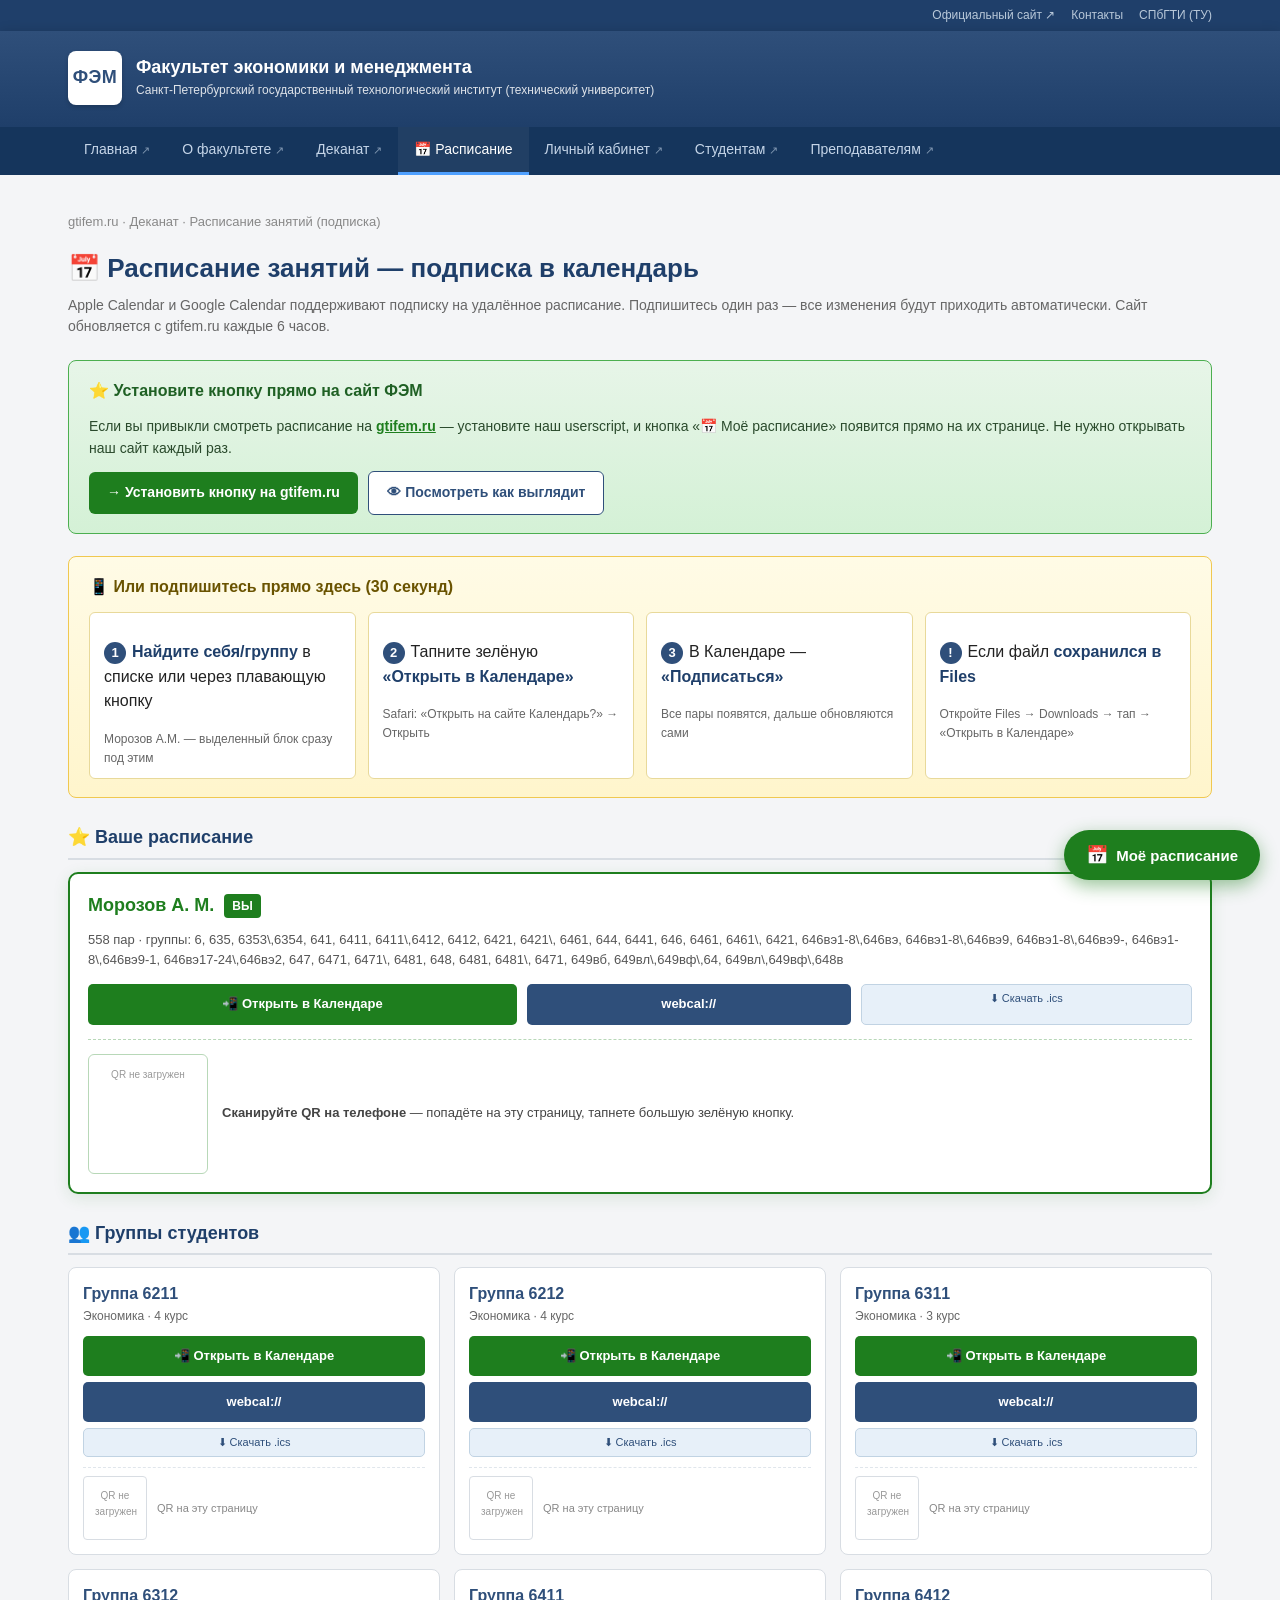
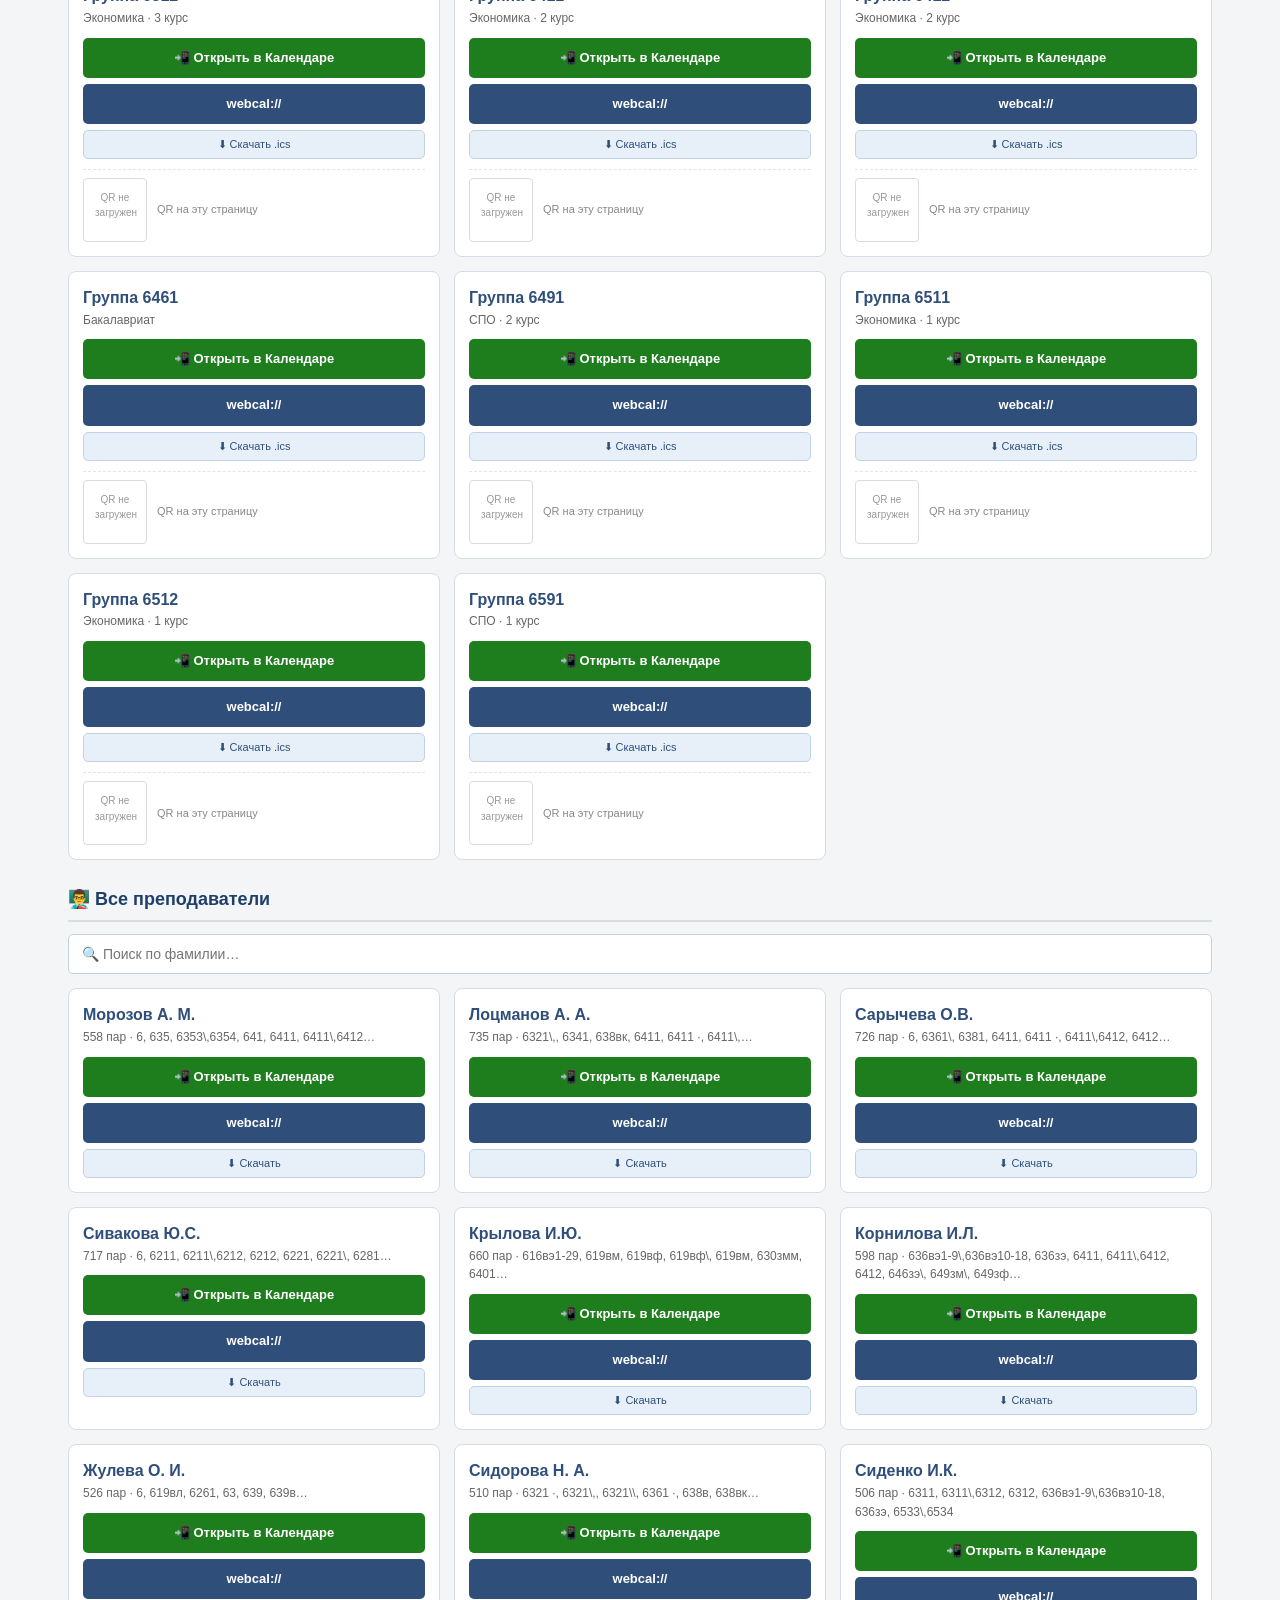
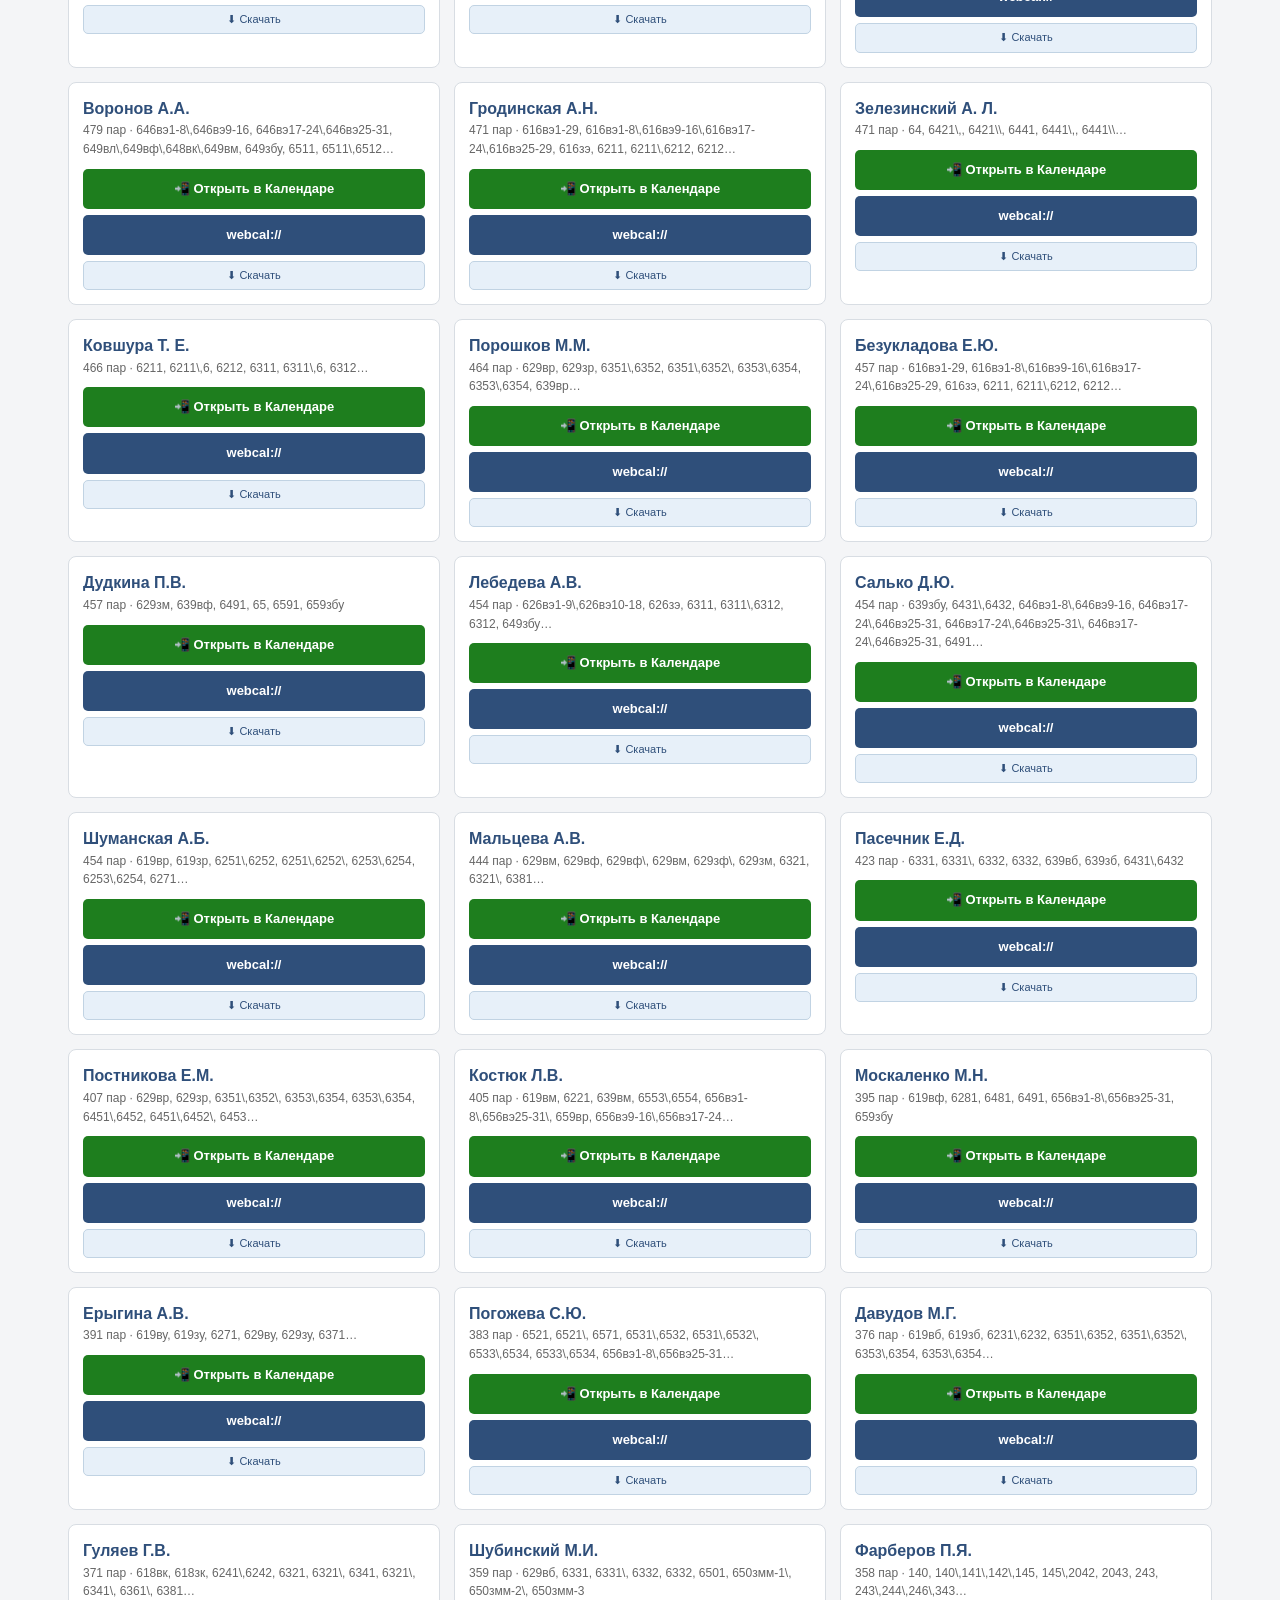
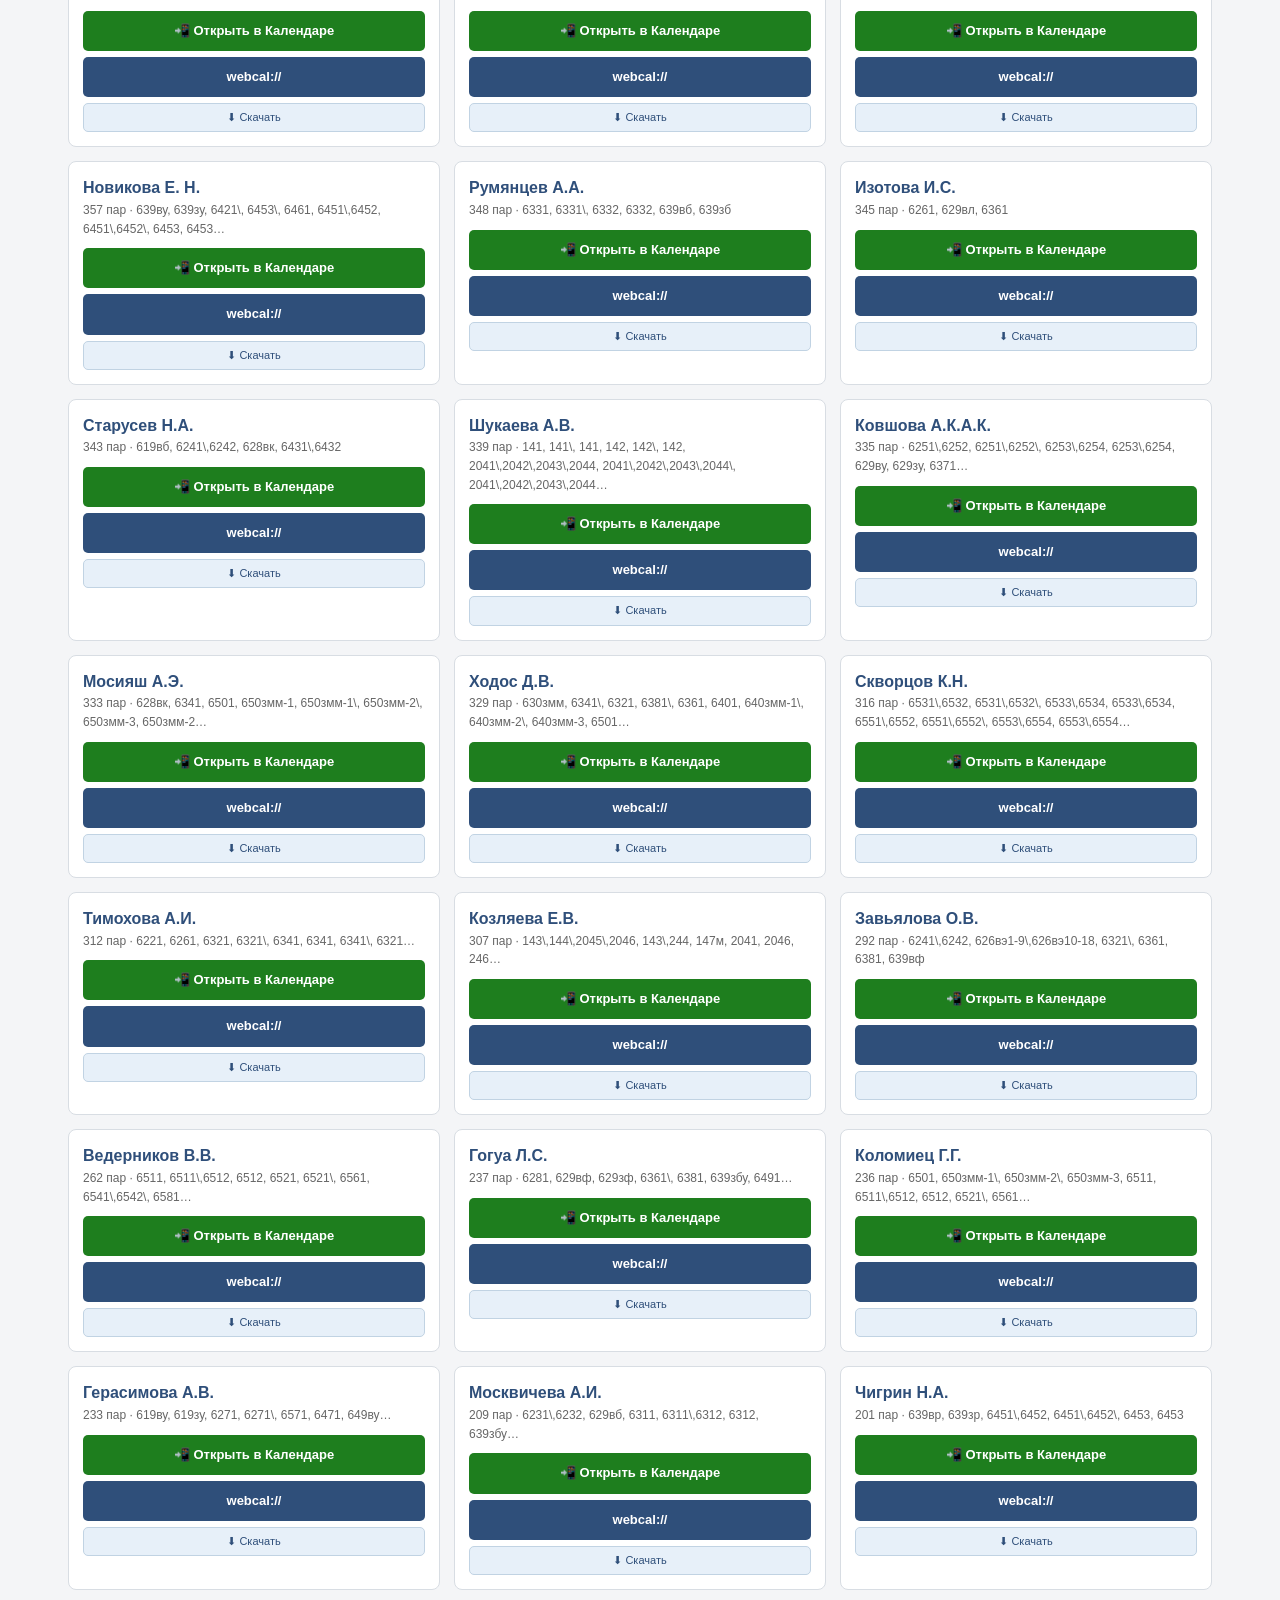
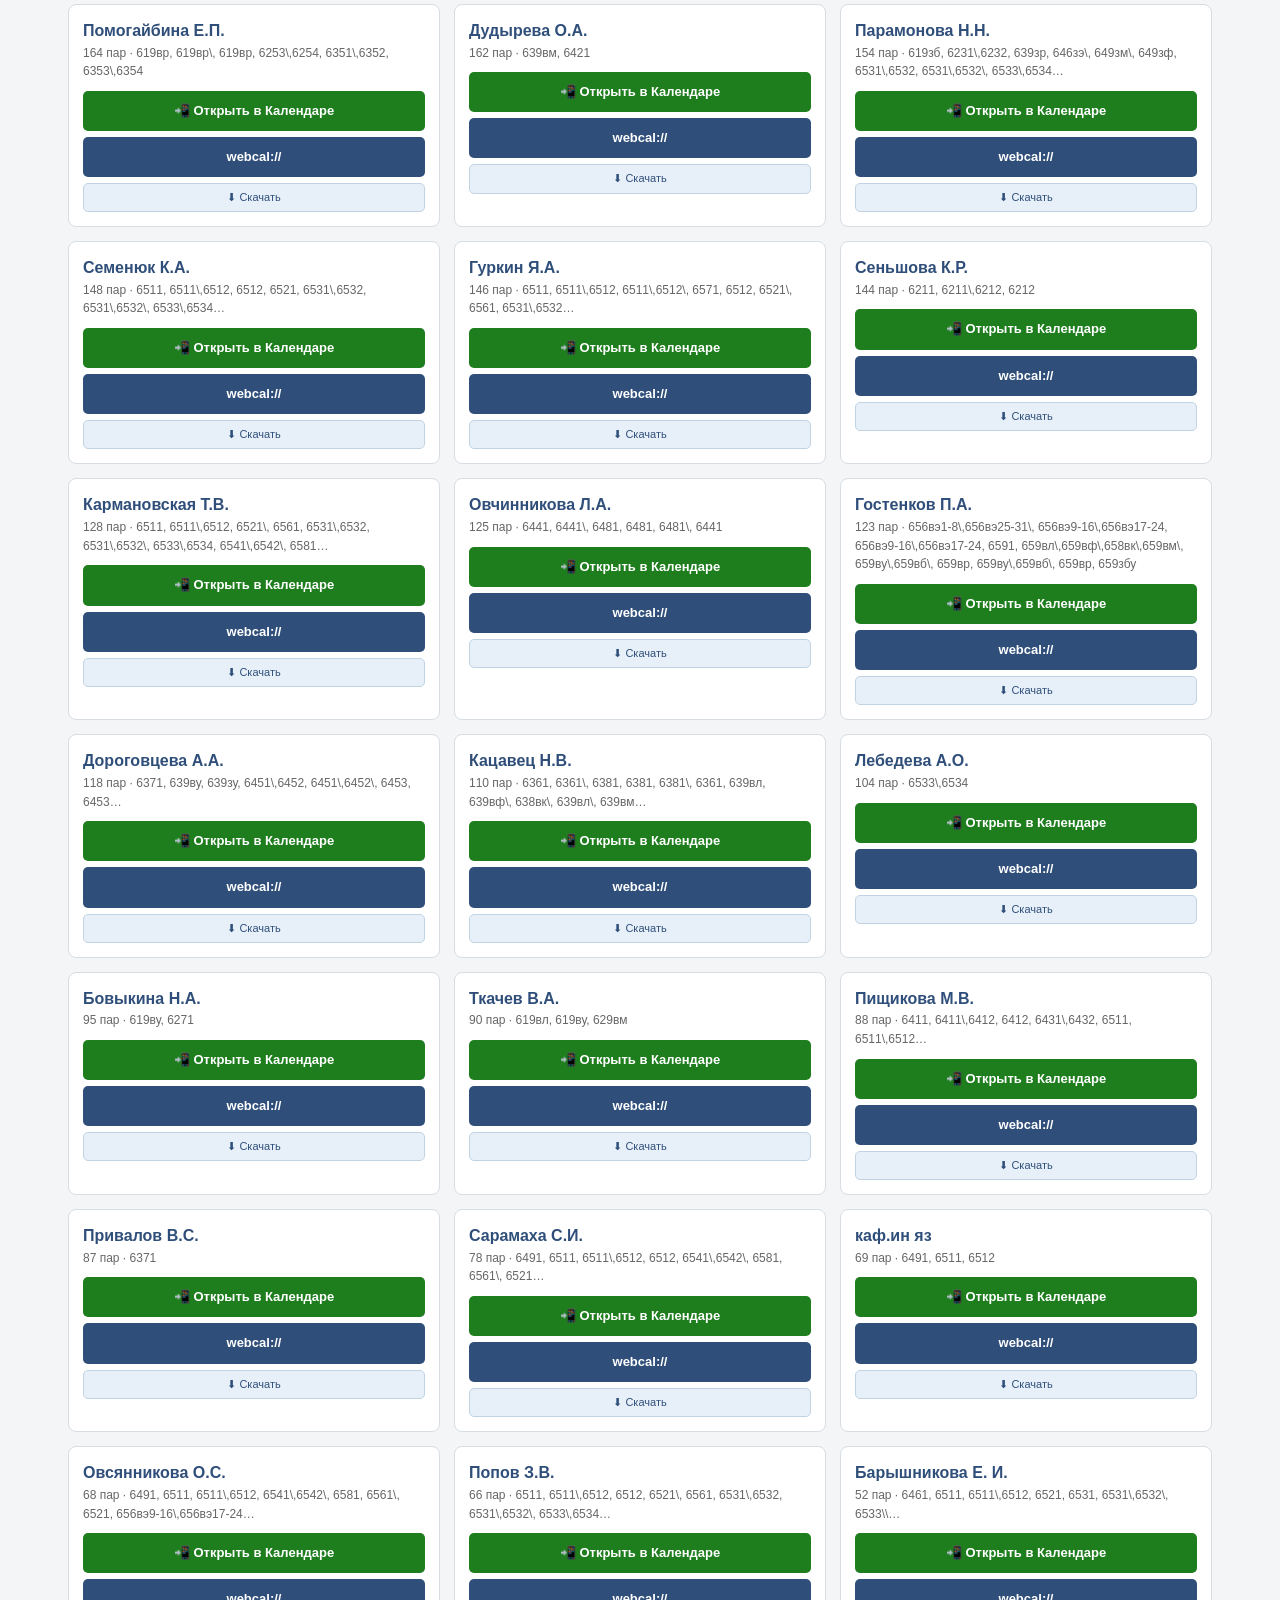
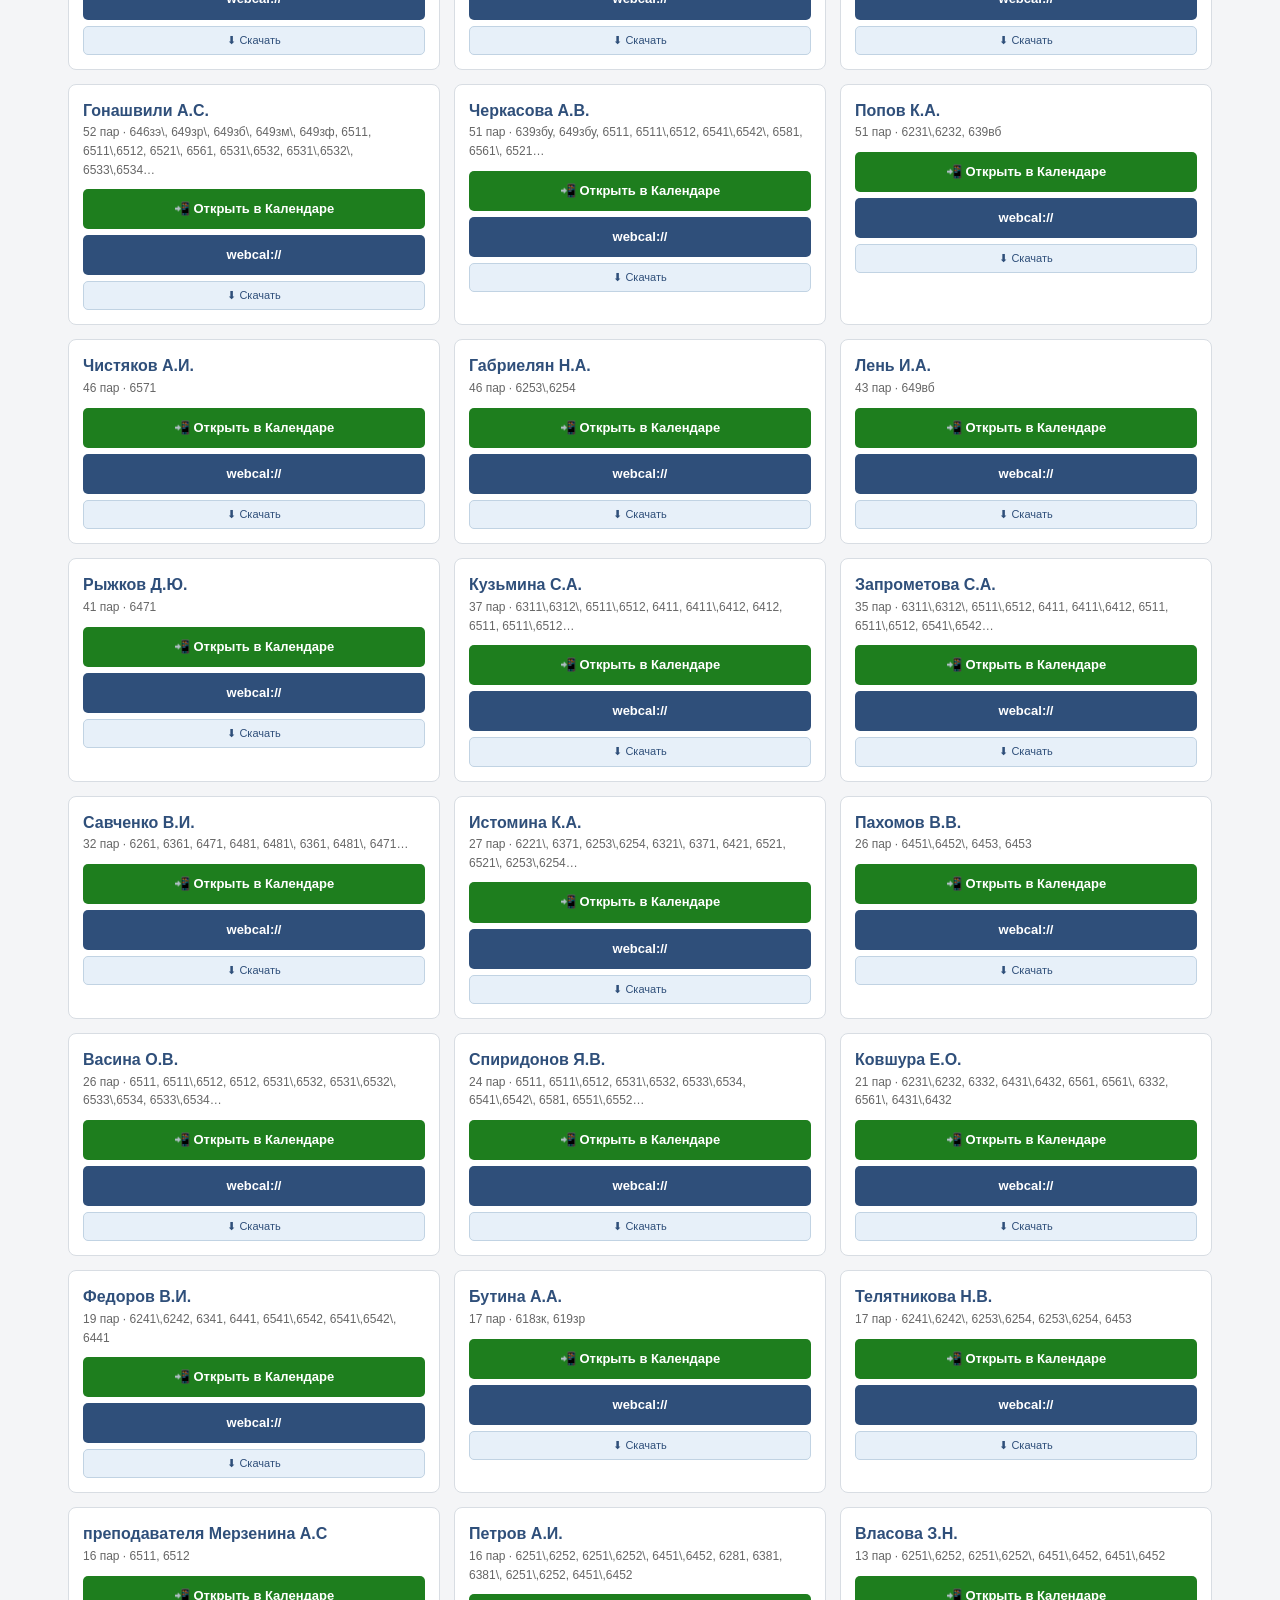
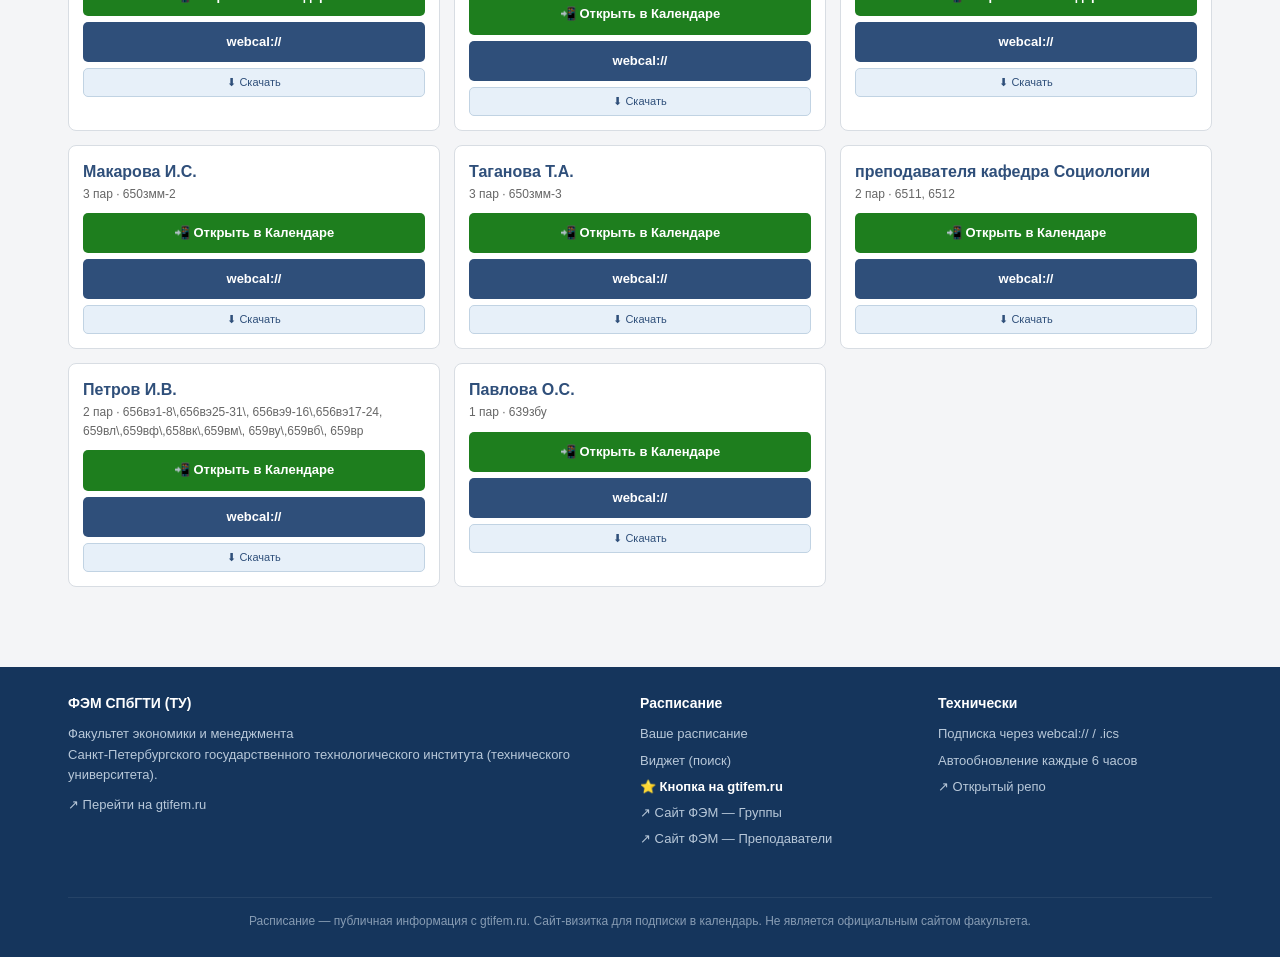
==== commit b369a286: "Add: Tampermonkey userscript + страница установки + демо-снимок на оригинальной странице ФЭМ" ====
--- a/index.html
+++ b/index.html
@@ -230,8 +230,19 @@
       Сайт обновляется с gtifem.ru каждые 6 часов.
     </p>
 
+    <section class="howto" style="background: linear-gradient(180deg, #e7f5e8 0%, #d4f1d6 100%); border-color: #4caf50;">
+      <h2 style="color:#1f6024;">⭐ Установите кнопку прямо на сайт ФЭМ</h2>
+      <p style="margin: 0 0 12px; color:#2a4a2c; font-size: 14px;">
+        Если вы привыкли смотреть расписание на <a href="https://gtifem.ru/dekanat/" target="_blank" rel="noopener" style="color:#1e7e1e; font-weight:600;">gtifem.ru</a> — установите наш userscript, и кнопка «📅 Моё расписание» появится прямо на их странице. Не нужно открывать наш сайт каждый раз.
+      </p>
+      <p style="margin: 0;">
+        <a href="./install/" style="display:inline-block; background:#1e7e1e; color:#fff; padding:10px 18px; border-radius:6px; text-decoration:none; font-weight:600; font-size:14px;">→ Установить кнопку на gtifem.ru</a>
+        <a href="./install/demo-button-on-gtifem.html" style="display:inline-block; background:#fff; color:#2f4f7a; padding:10px 18px; border-radius:6px; text-decoration:none; font-weight:600; font-size:14px; border:1px solid #2f4f7a; margin-left:6px;">👁 Посмотреть как выглядит</a>
+      </p>
+    </section>
+
     <section class="howto">
-      <h2>📱 Как подписаться с iPhone (30 секунд)</h2>
+      <h2>📱 Или подпишитесь прямо здесь (30 секунд)</h2>
       <div class="howto-steps">
         <div class="howto-step">
           <p><span class="n">1</span><b>Найдите себя/группу</b> в списке или через плавающую кнопку</p>
@@ -318,6 +329,7 @@
       <ul>
         <li><a href="#schedule">Ваше расписание</a></li>
         <li><a href="#" id="open-modal-link">Виджет (поиск)</a></li>
+        <li><a href="./install/" style="color:#fff;font-weight:600;">⭐ Кнопка на gtifem.ru</a></li>
         <li><a href="https://gtifem.ru/dekanat/raspisanie/" target="_blank" rel="noopener">↗ Сайт ФЭМ — Группы</a></li>
         <li><a href="https://gtifem.ru/dekanat/raspisanie-prepodavateley/" target="_blank" rel="noopener">↗ Сайт ФЭМ — Преподаватели</a></li>
       </ul>
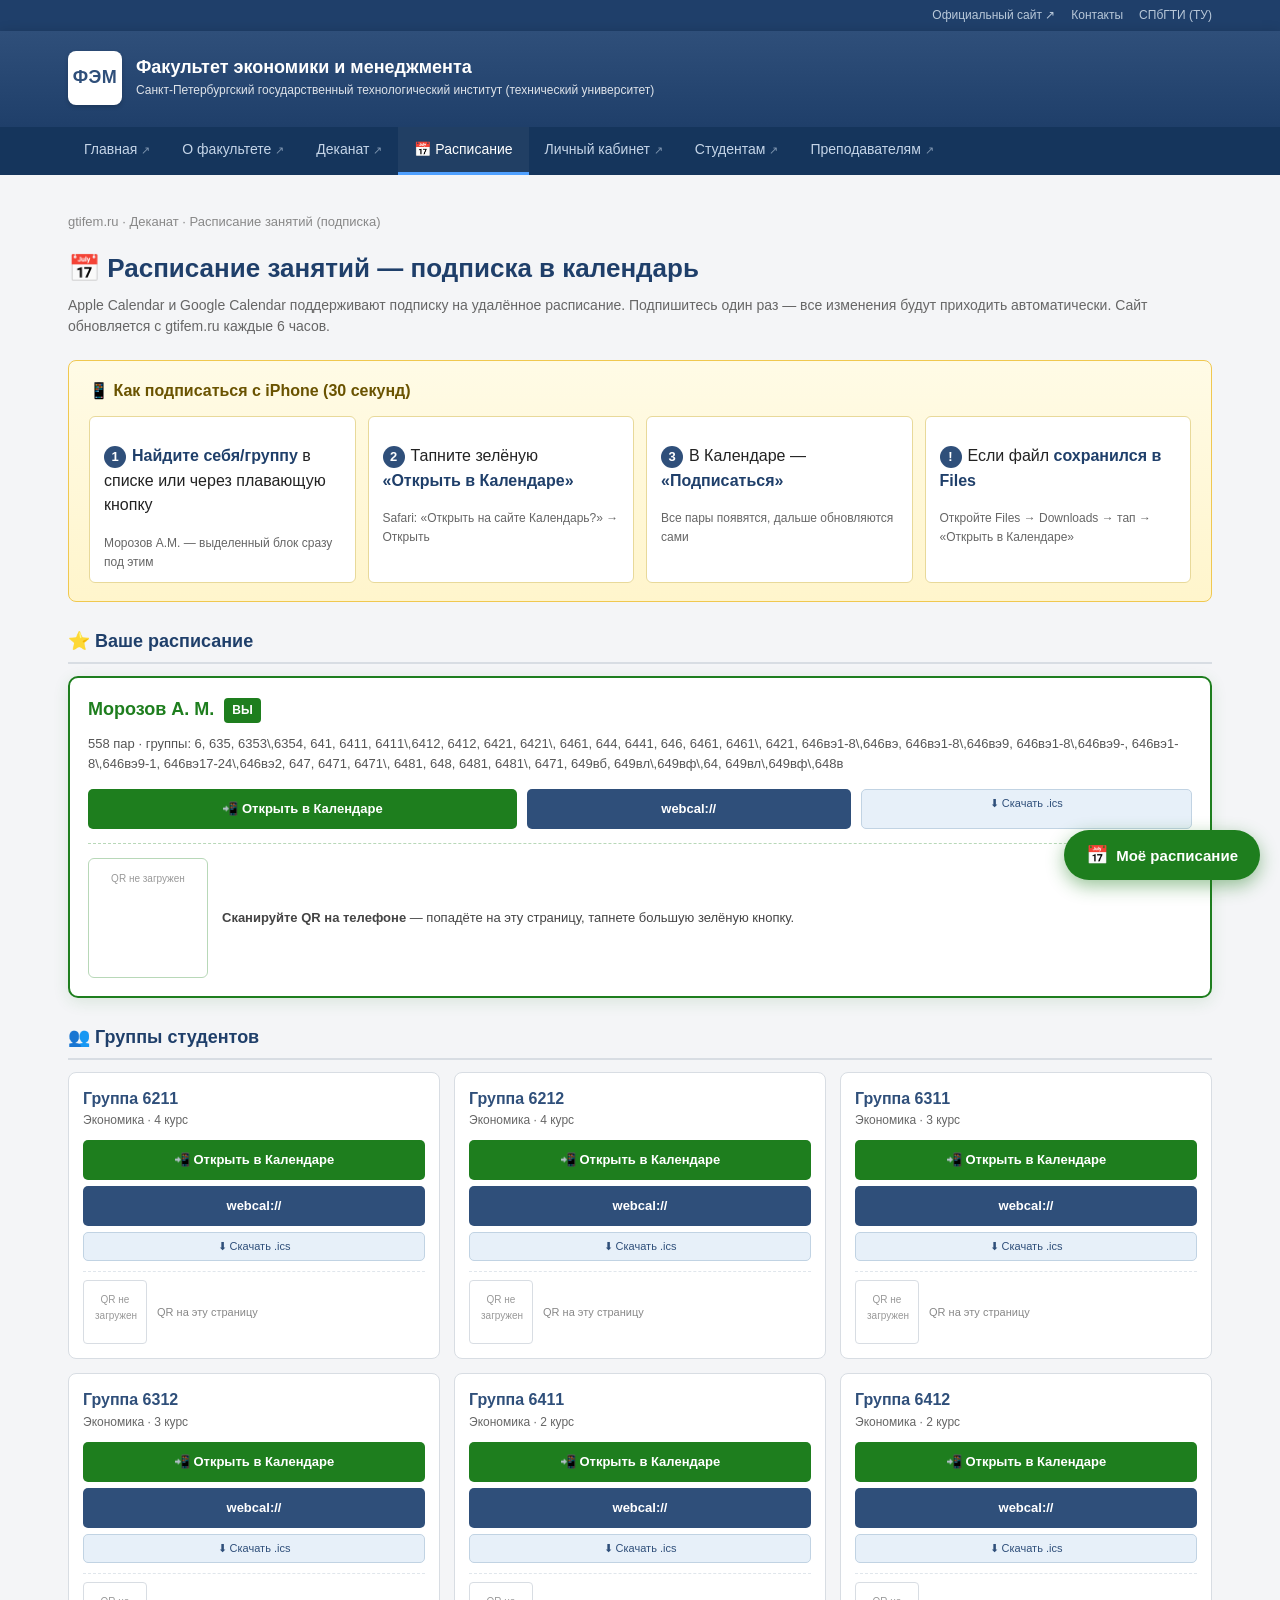
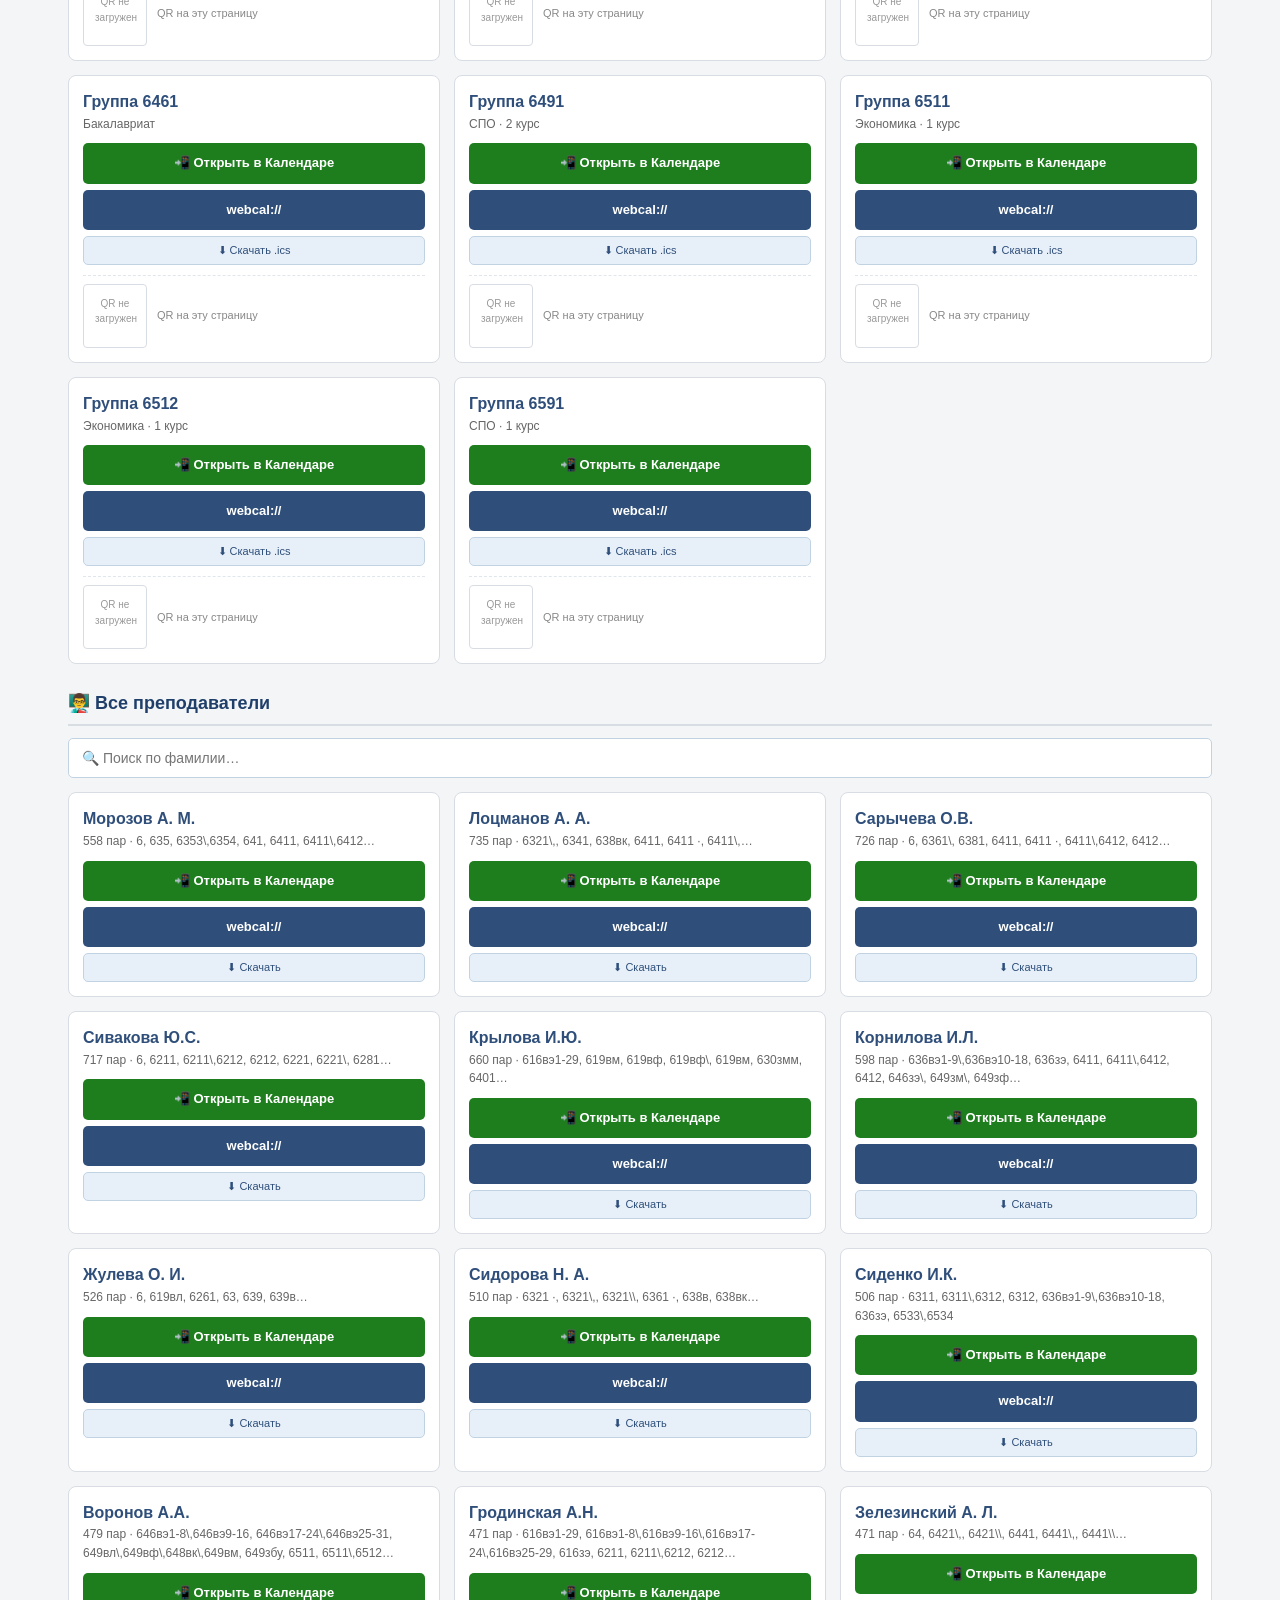
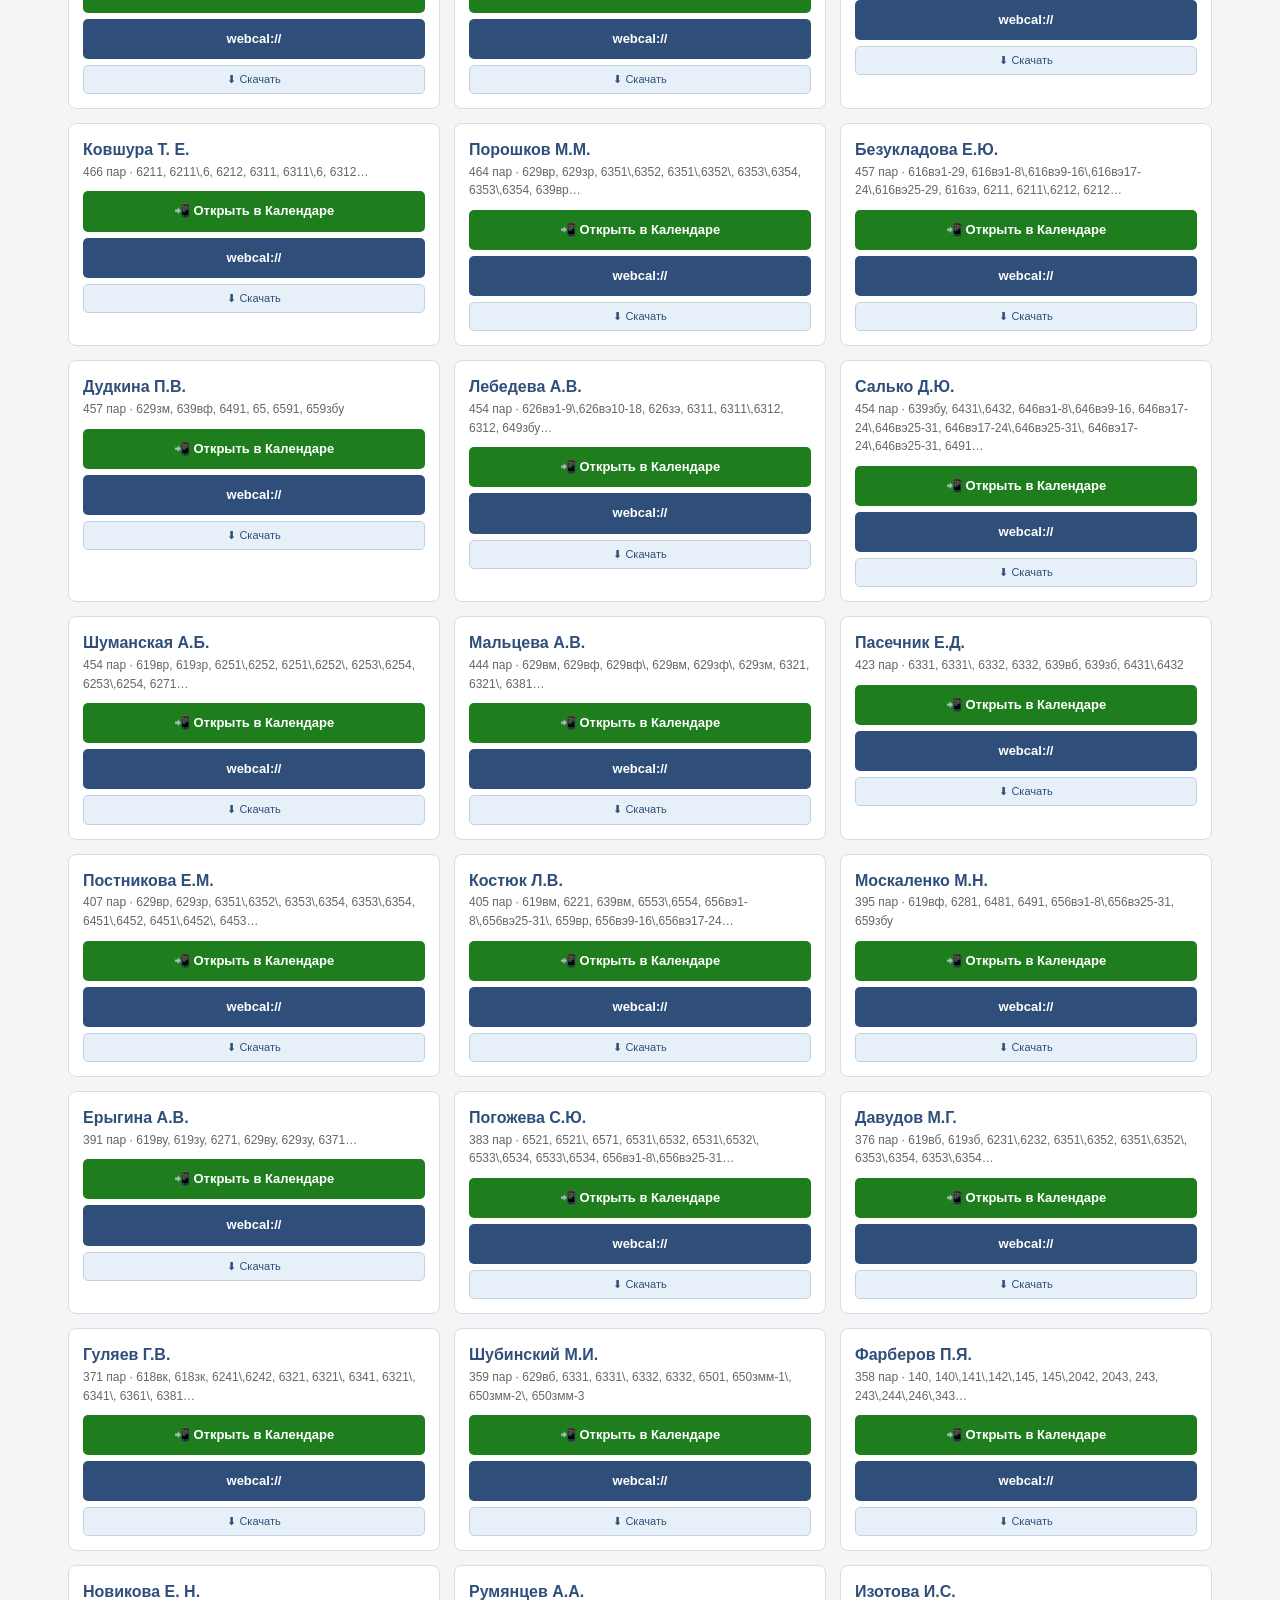
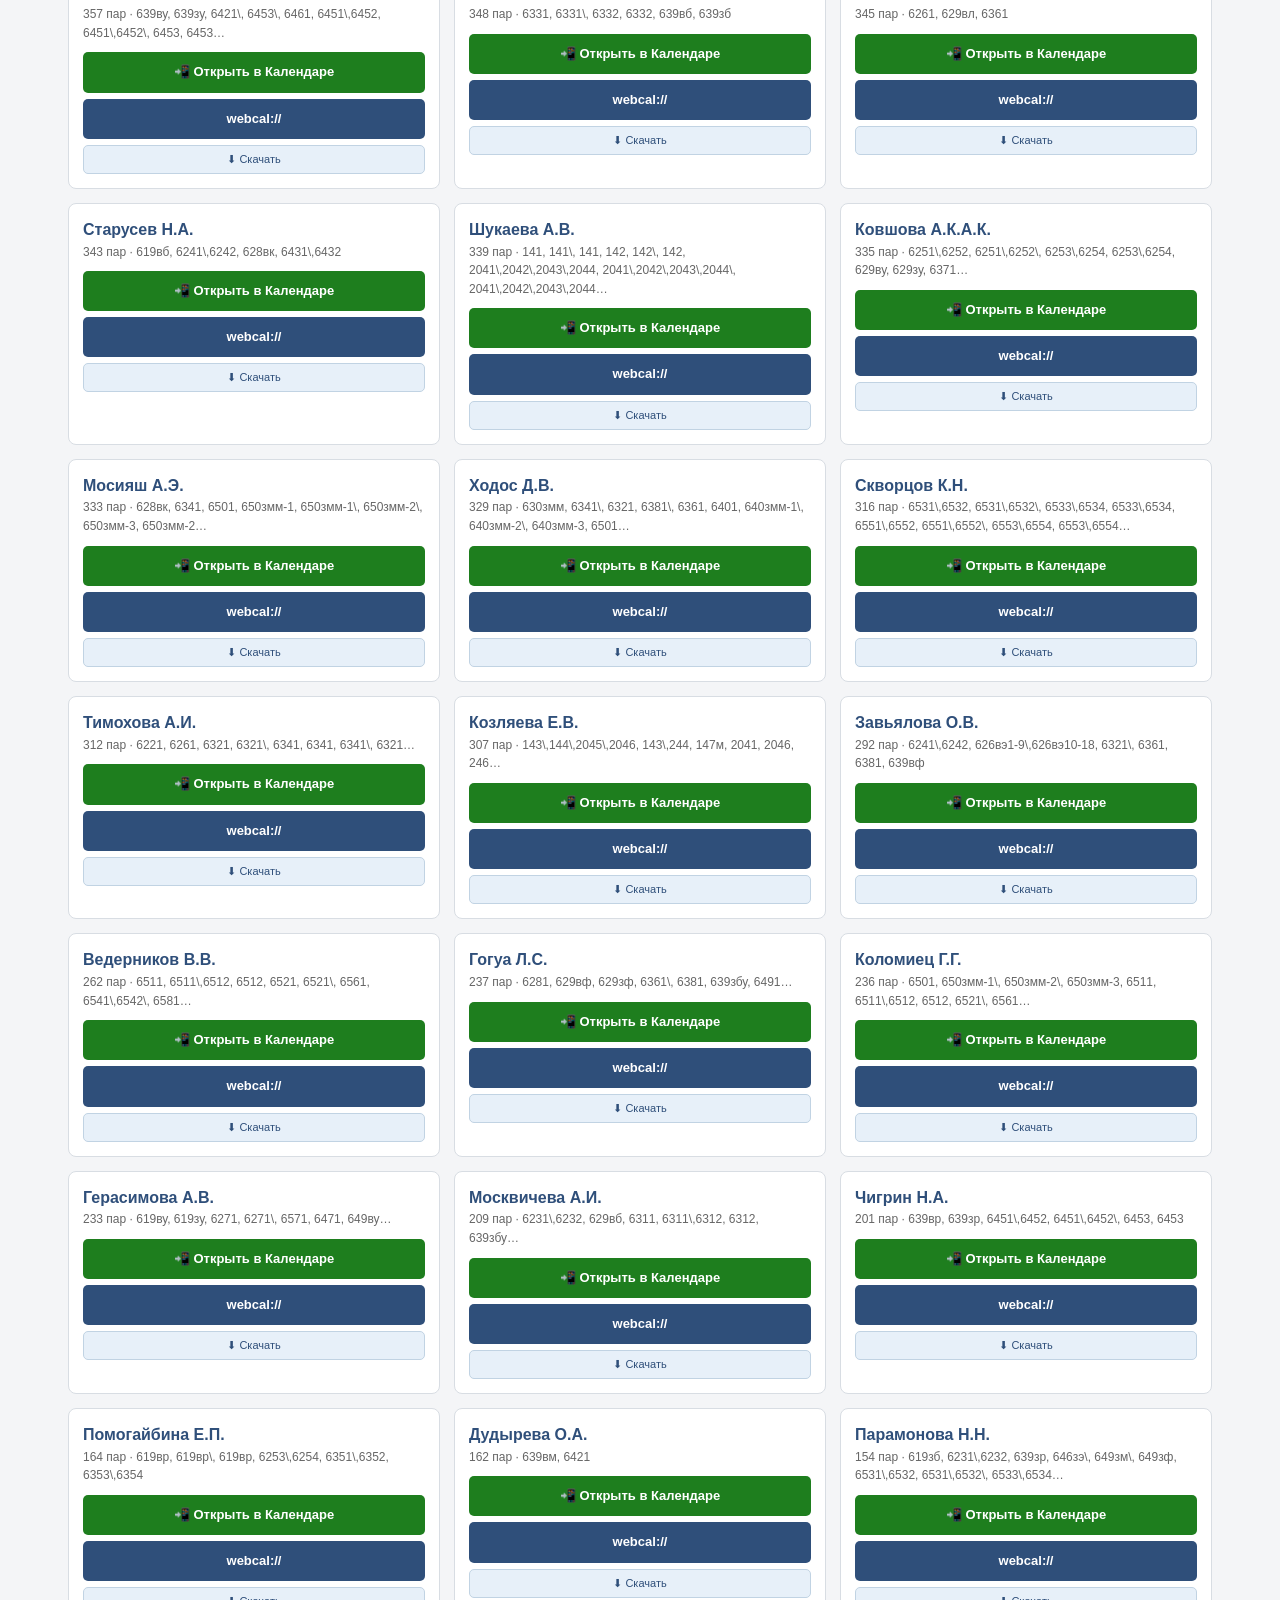
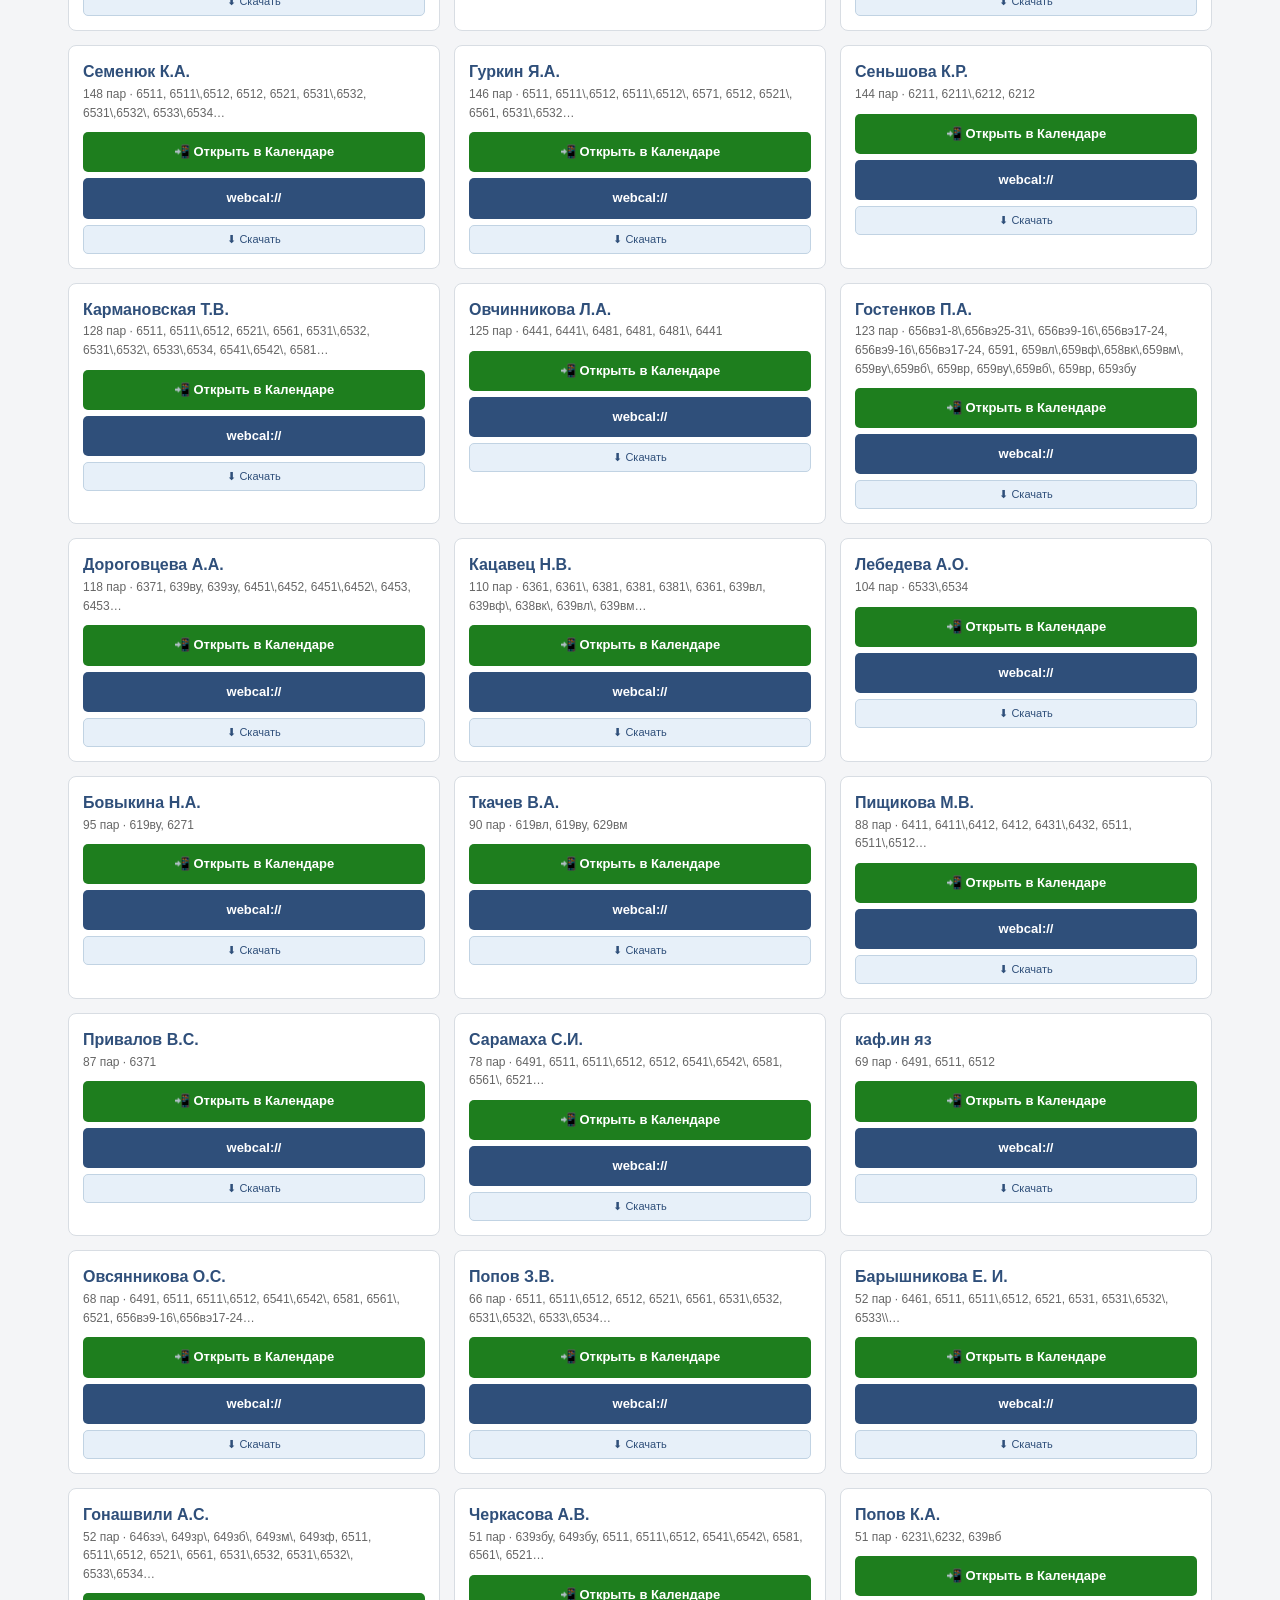
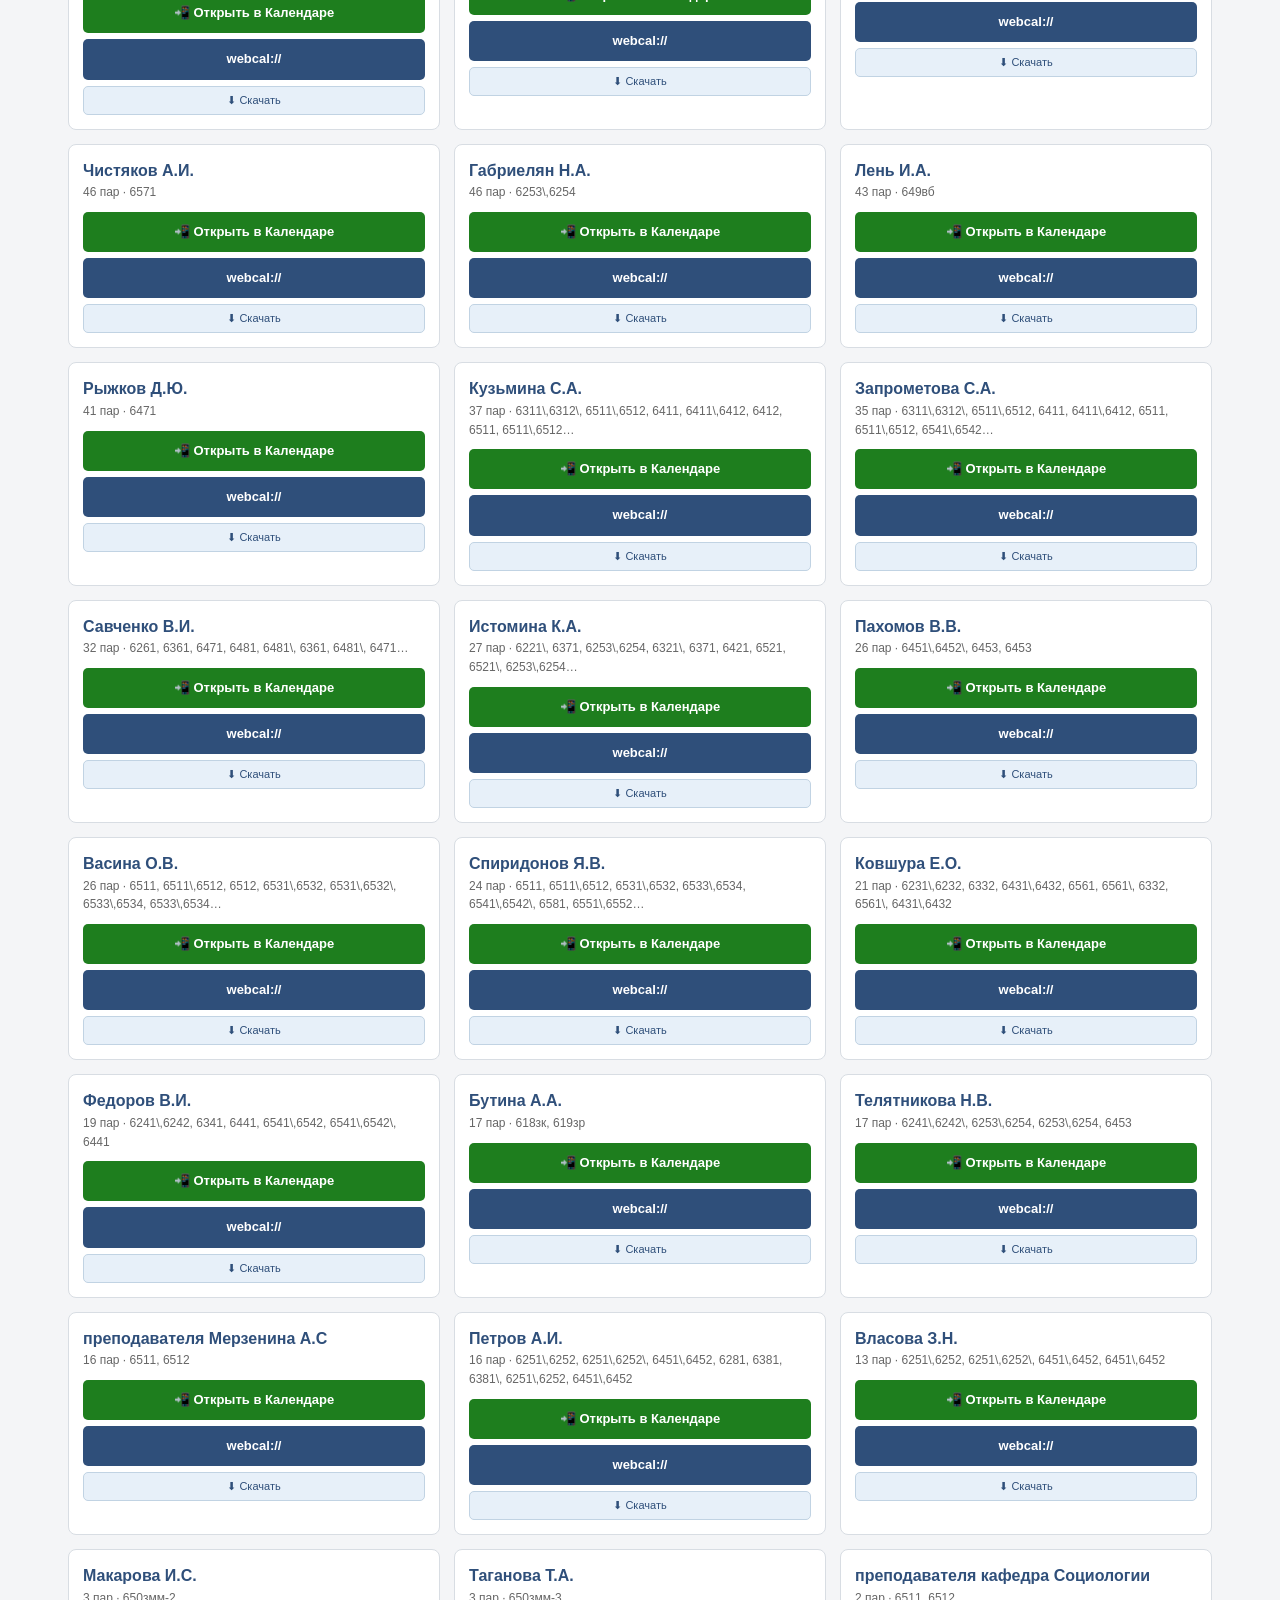
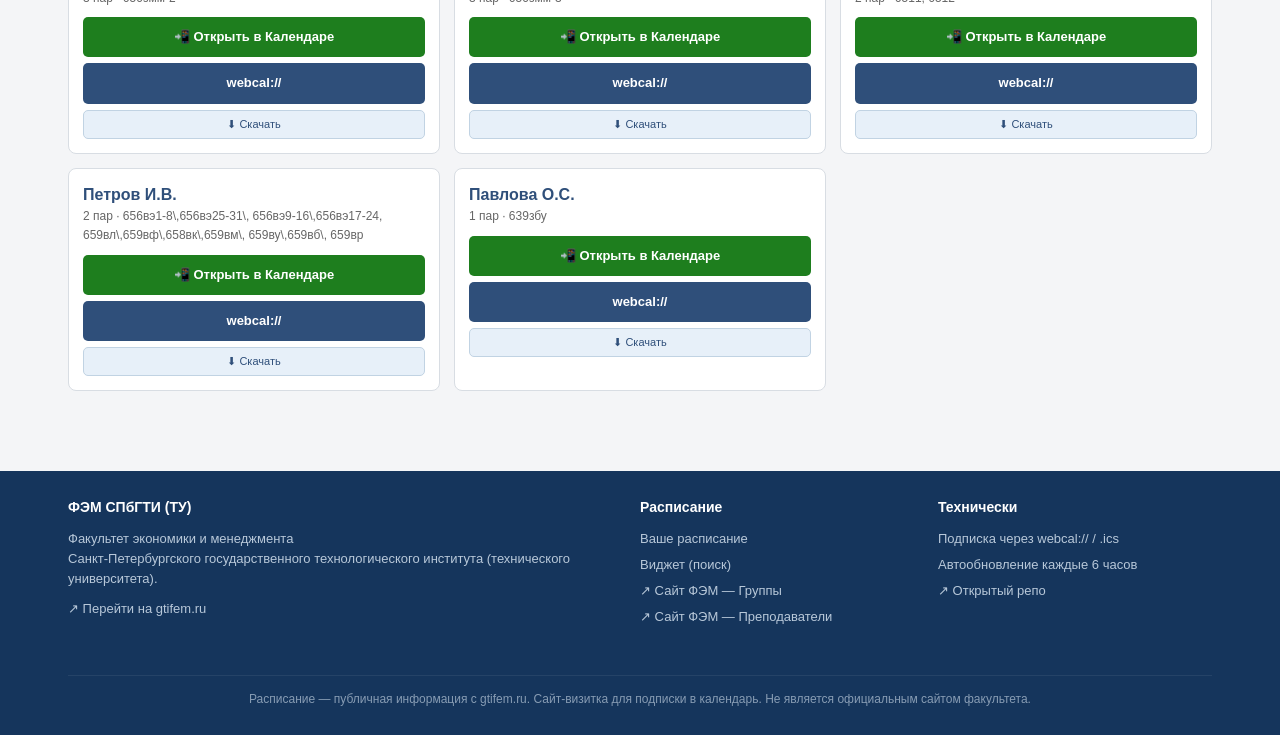
==== commit fdbb038e: "Revert "Add: Tampermonkey userscript + страница установки + демо-снимок на оригинальной странице ФЭМ" ====
--- a/index.html
+++ b/index.html
@@ -230,19 +230,8 @@
       Сайт обновляется с gtifem.ru каждые 6 часов.
     </p>
 
-    <section class="howto" style="background: linear-gradient(180deg, #e7f5e8 0%, #d4f1d6 100%); border-color: #4caf50;">
-      <h2 style="color:#1f6024;">⭐ Установите кнопку прямо на сайт ФЭМ</h2>
-      <p style="margin: 0 0 12px; color:#2a4a2c; font-size: 14px;">
-        Если вы привыкли смотреть расписание на <a href="https://gtifem.ru/dekanat/" target="_blank" rel="noopener" style="color:#1e7e1e; font-weight:600;">gtifem.ru</a> — установите наш userscript, и кнопка «📅 Моё расписание» появится прямо на их странице. Не нужно открывать наш сайт каждый раз.
-      </p>
-      <p style="margin: 0;">
-        <a href="./install/" style="display:inline-block; background:#1e7e1e; color:#fff; padding:10px 18px; border-radius:6px; text-decoration:none; font-weight:600; font-size:14px;">→ Установить кнопку на gtifem.ru</a>
-        <a href="./install/demo-button-on-gtifem.html" style="display:inline-block; background:#fff; color:#2f4f7a; padding:10px 18px; border-radius:6px; text-decoration:none; font-weight:600; font-size:14px; border:1px solid #2f4f7a; margin-left:6px;">👁 Посмотреть как выглядит</a>
-      </p>
-    </section>
-
     <section class="howto">
-      <h2>📱 Или подпишитесь прямо здесь (30 секунд)</h2>
+      <h2>📱 Как подписаться с iPhone (30 секунд)</h2>
       <div class="howto-steps">
         <div class="howto-step">
           <p><span class="n">1</span><b>Найдите себя/группу</b> в списке или через плавающую кнопку</p>
@@ -329,7 +318,6 @@
       <ul>
         <li><a href="#schedule">Ваше расписание</a></li>
         <li><a href="#" id="open-modal-link">Виджет (поиск)</a></li>
-        <li><a href="./install/" style="color:#fff;font-weight:600;">⭐ Кнопка на gtifem.ru</a></li>
         <li><a href="https://gtifem.ru/dekanat/raspisanie/" target="_blank" rel="noopener">↗ Сайт ФЭМ — Группы</a></li>
         <li><a href="https://gtifem.ru/dekanat/raspisanie-prepodavateley/" target="_blank" rel="noopener">↗ Сайт ФЭМ — Преподаватели</a></li>
       </ul>
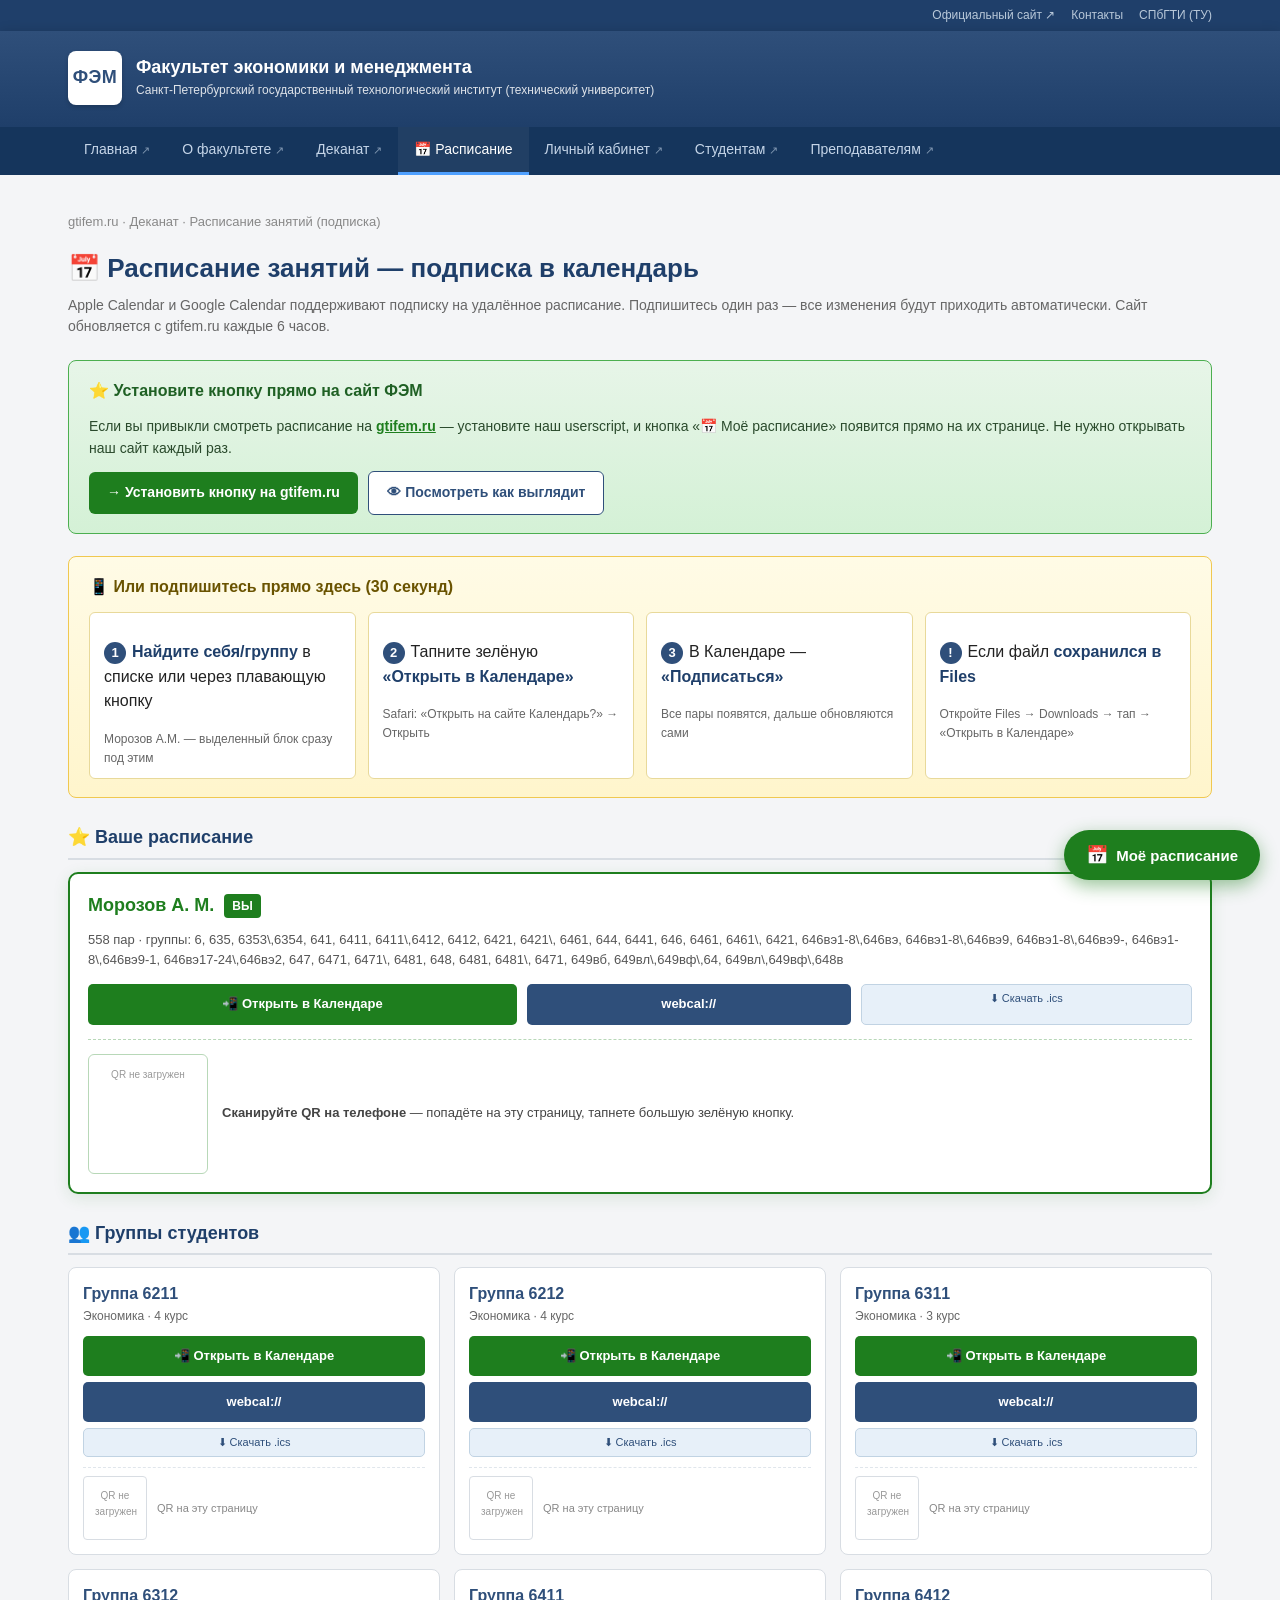
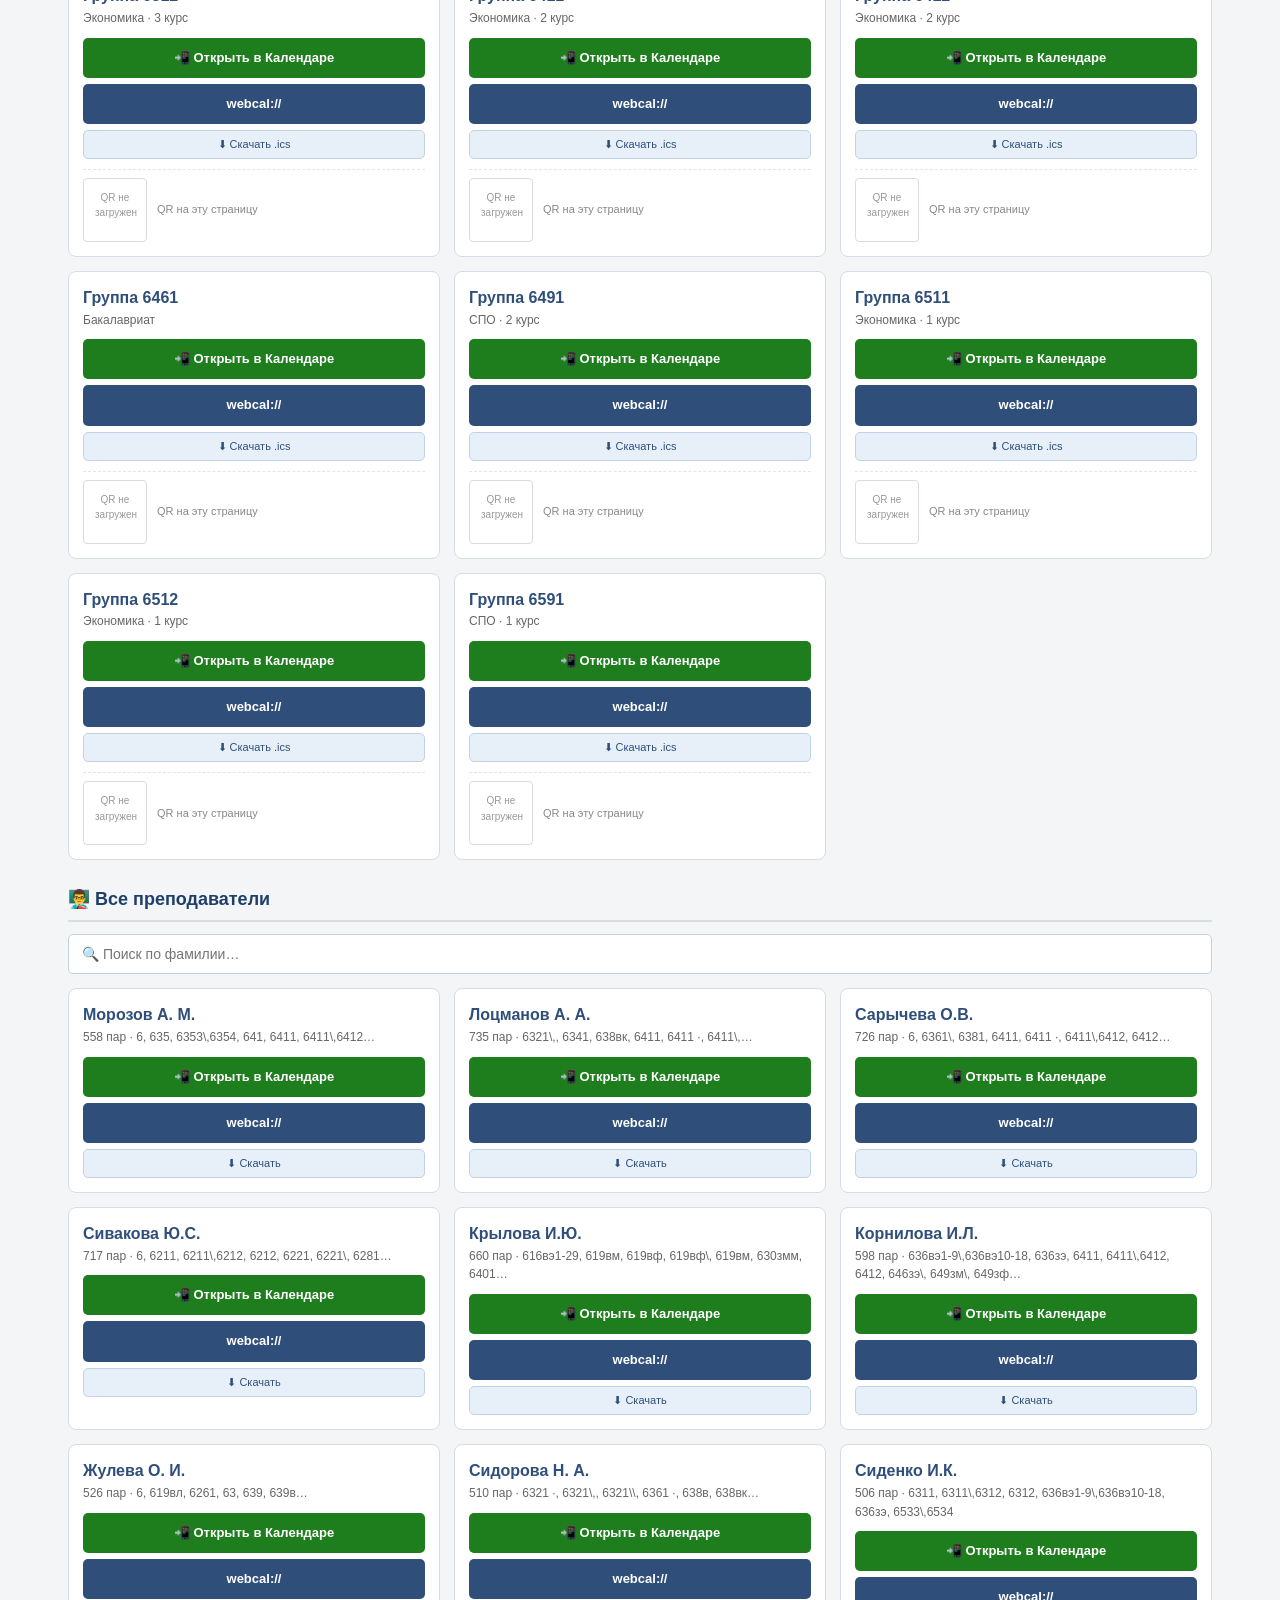
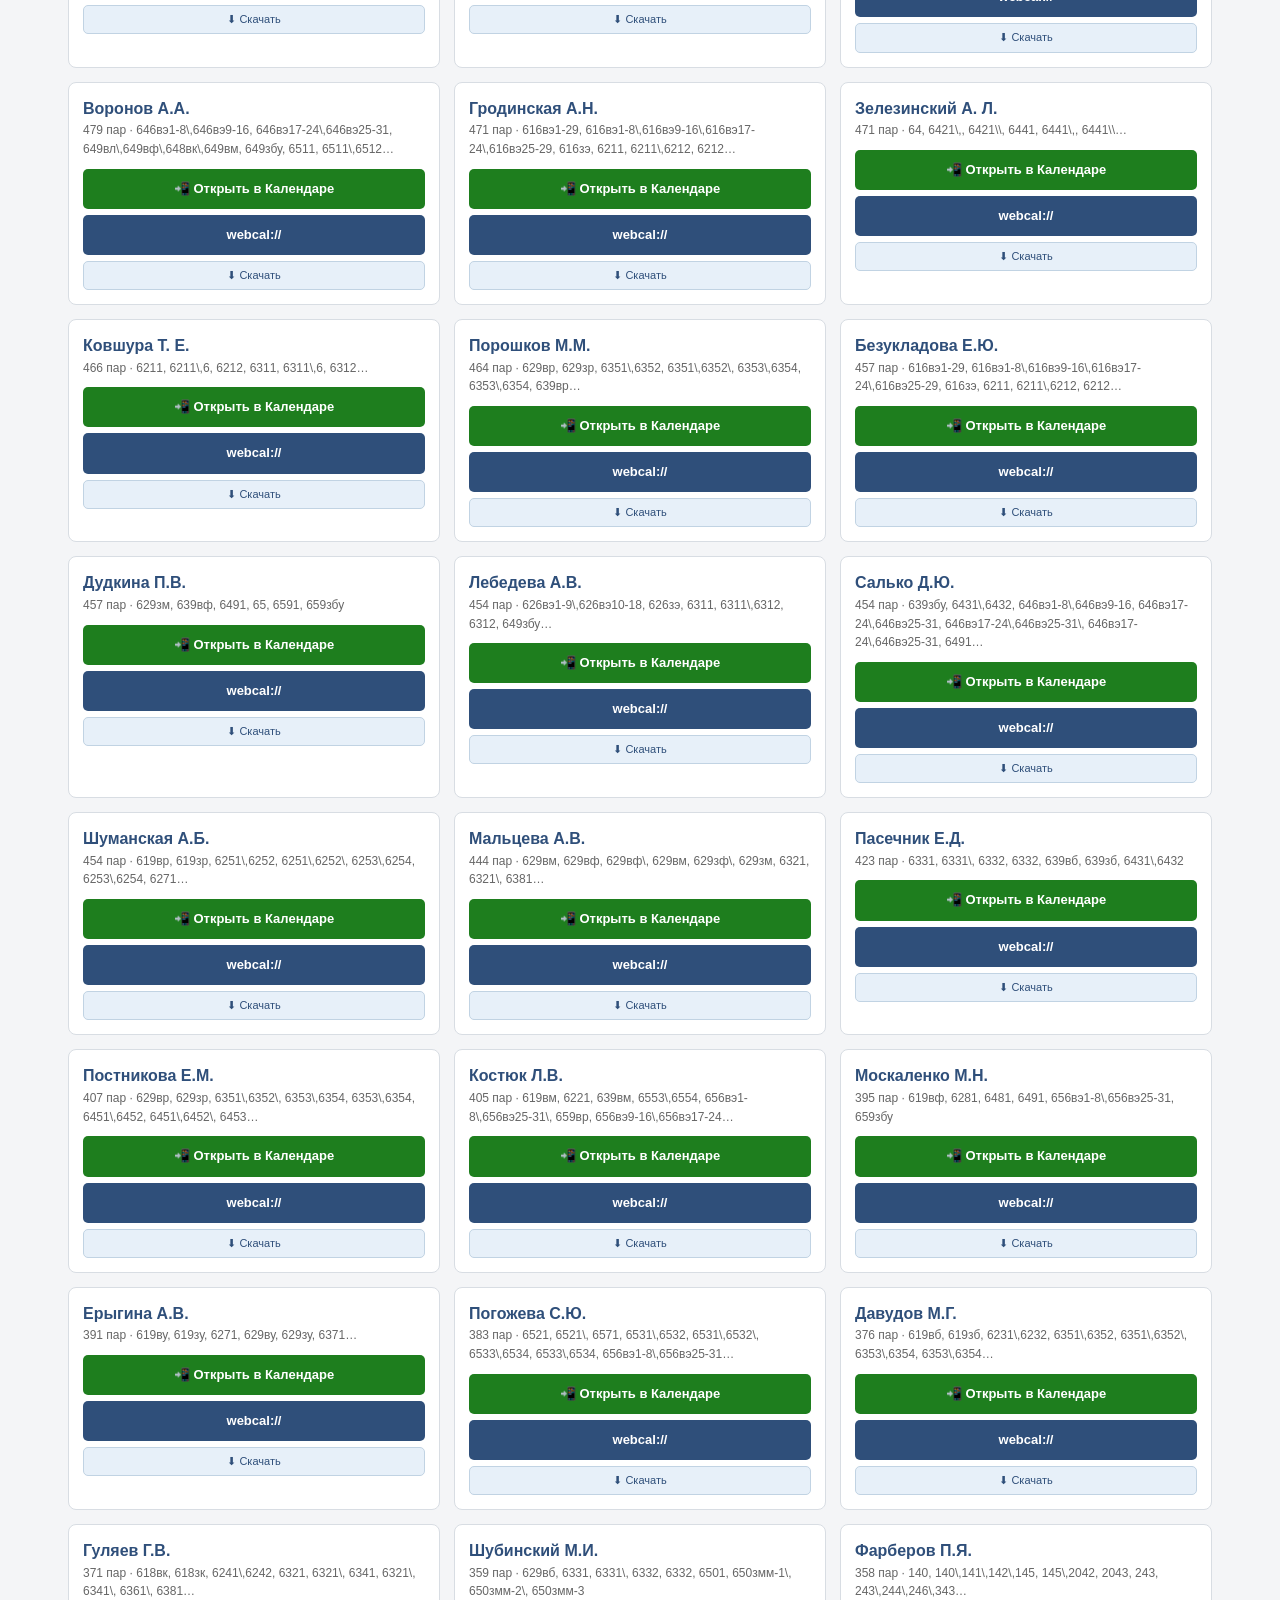
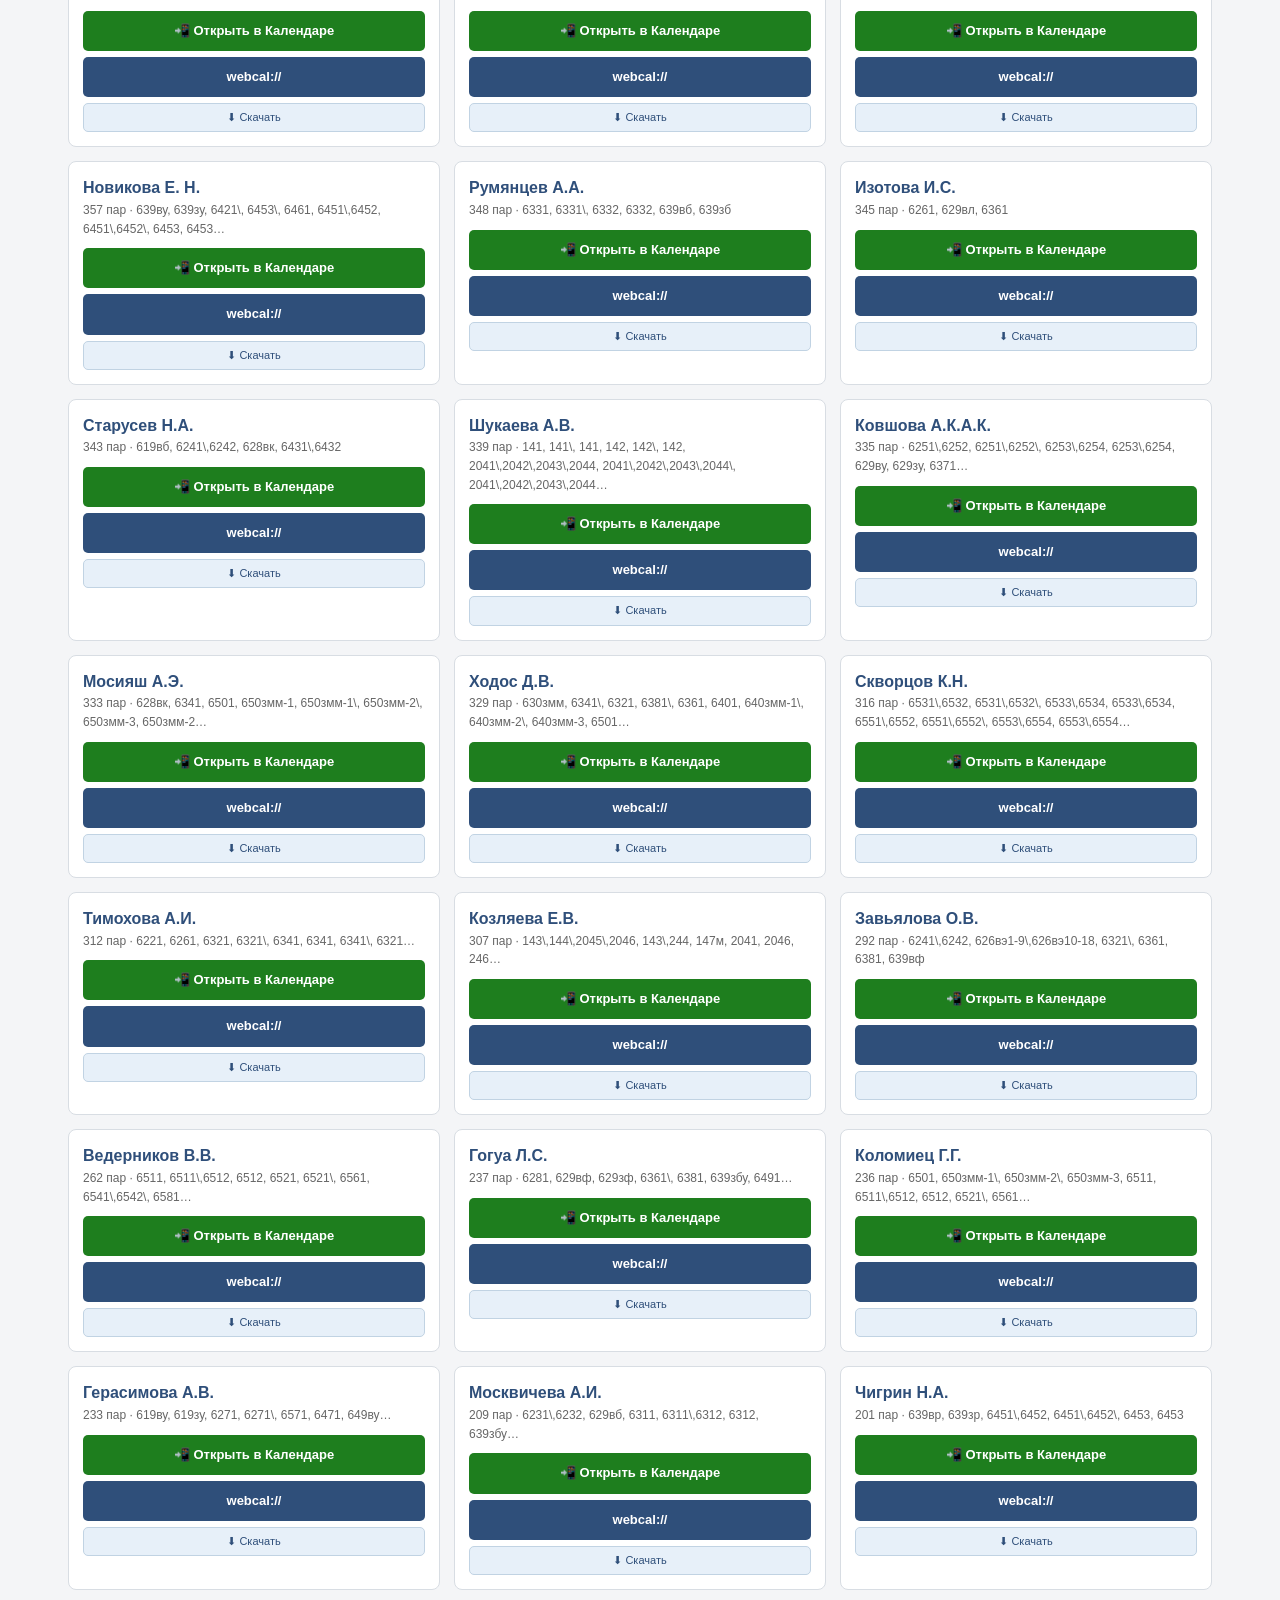
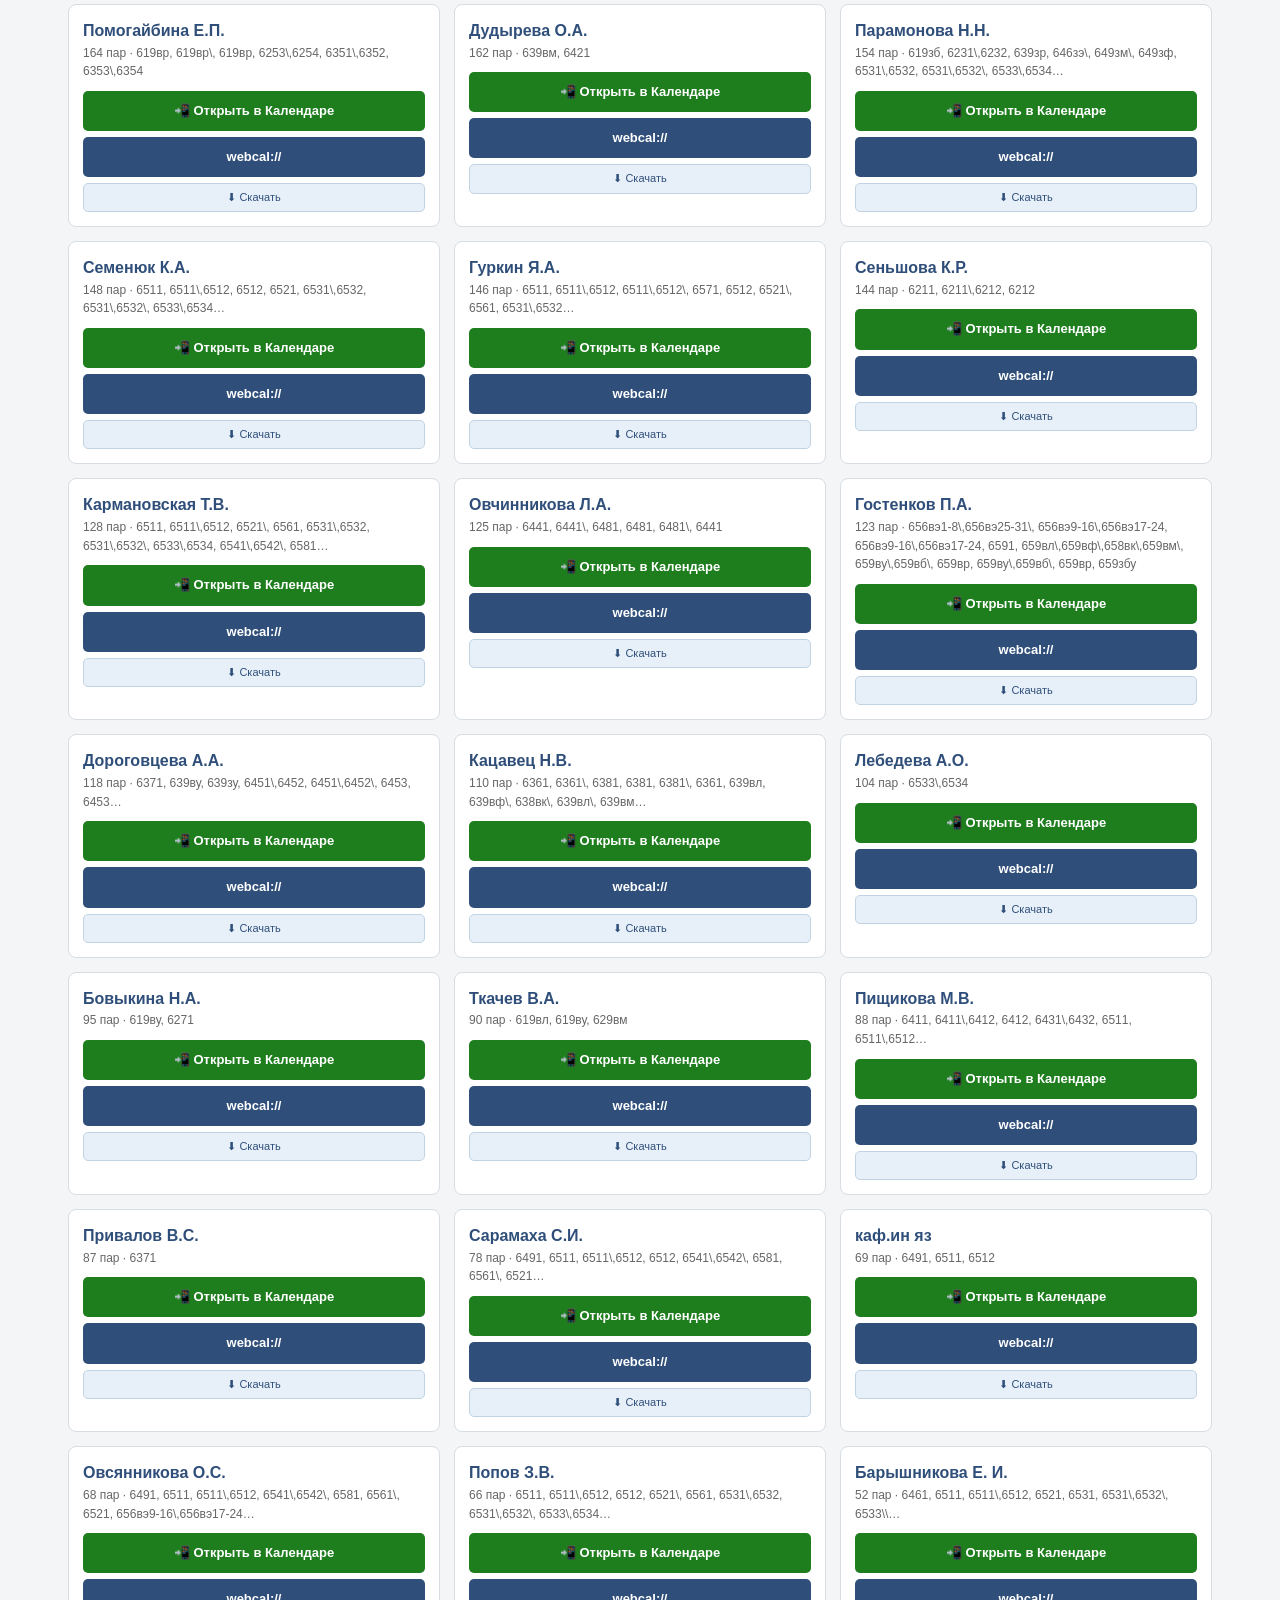
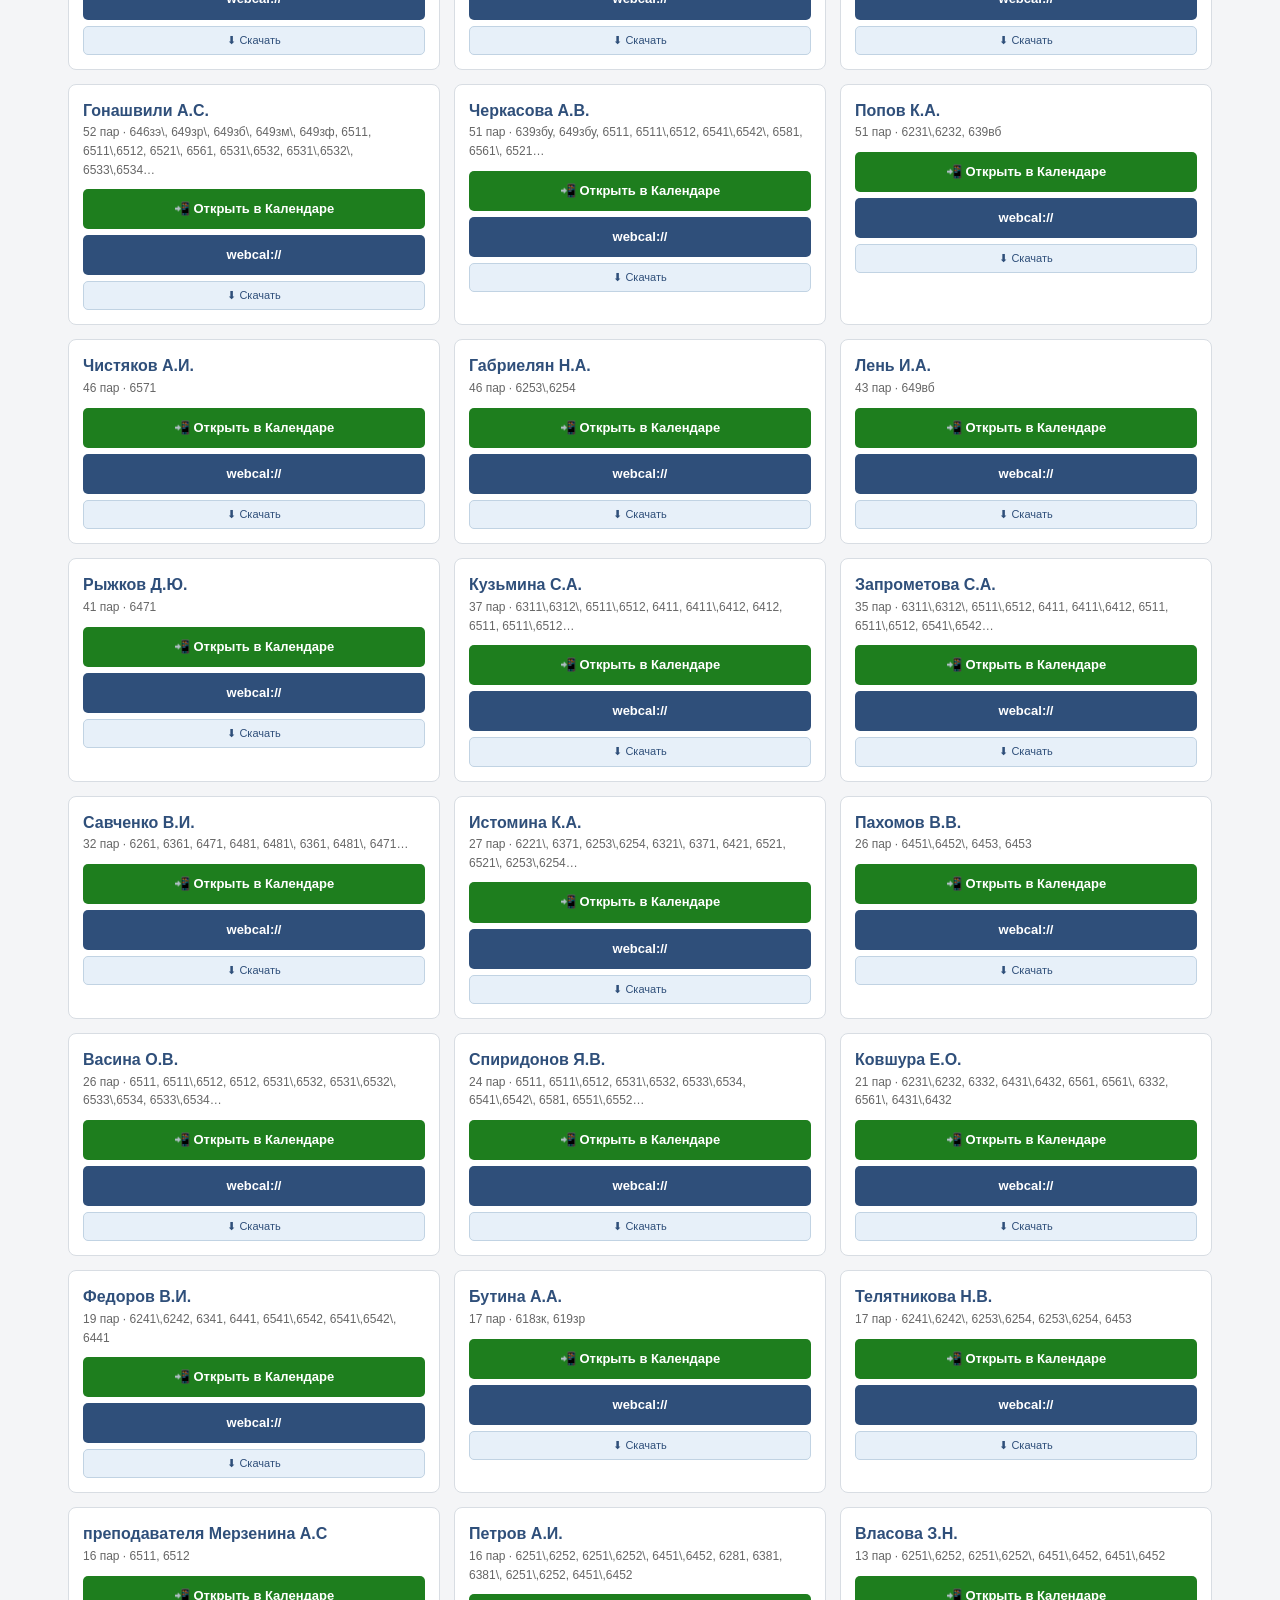
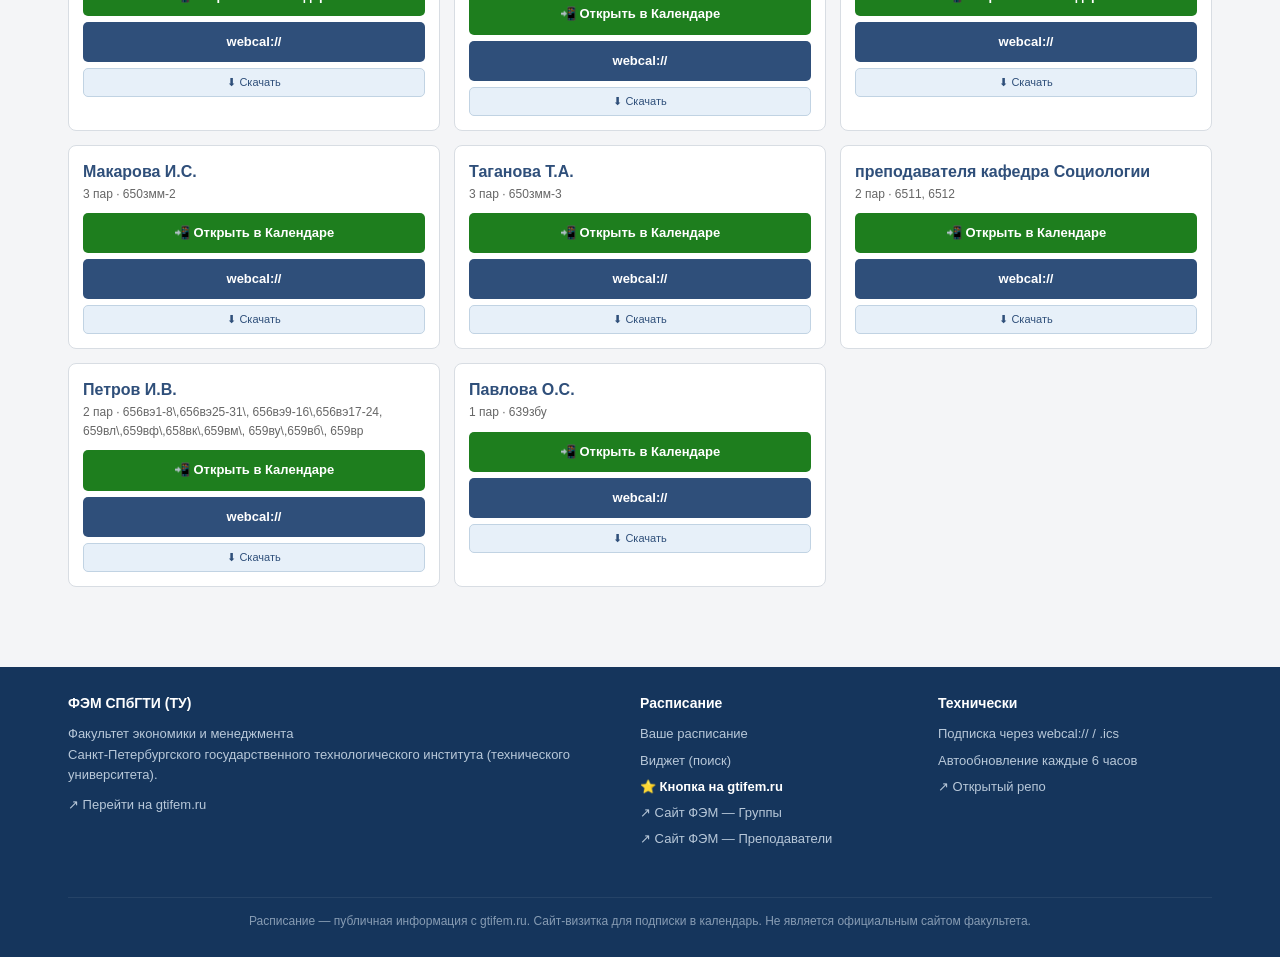
==== commit 377d9cbb: "Add userscript для оригинальных страниц gtifem.ru + страница установки + demo-снимок (build теперь с" ====
--- a/index.html
+++ b/index.html
@@ -230,8 +230,19 @@
       Сайт обновляется с gtifem.ru каждые 6 часов.
     </p>
 
+    <section class="howto" style="background: linear-gradient(180deg, #e7f5e8 0%, #d4f1d6 100%); border-color: #4caf50;">
+      <h2 style="color:#1f6024;">⭐ Установите кнопку прямо на сайт ФЭМ</h2>
+      <p style="margin: 0 0 12px; color:#2a4a2c; font-size: 14px;">
+        Если вы привыкли смотреть расписание на <a href="https://gtifem.ru/dekanat/" target="_blank" rel="noopener" style="color:#1e7e1e; font-weight:600;">gtifem.ru</a> — установите наш userscript, и кнопка «📅 Моё расписание» появится прямо на их странице. Не нужно открывать наш сайт каждый раз.
+      </p>
+      <p style="margin: 0;">
+        <a href="./install/" style="display:inline-block; background:#1e7e1e; color:#fff; padding:10px 18px; border-radius:6px; text-decoration:none; font-weight:600; font-size:14px;">→ Установить кнопку на gtifem.ru</a>
+        <a href="./install/demo-button-on-gtifem.html" style="display:inline-block; background:#fff; color:#2f4f7a; padding:10px 18px; border-radius:6px; text-decoration:none; font-weight:600; font-size:14px; border:1px solid #2f4f7a; margin-left:6px;">👁 Посмотреть как выглядит</a>
+      </p>
+    </section>
+
     <section class="howto">
-      <h2>📱 Как подписаться с iPhone (30 секунд)</h2>
+      <h2>📱 Или подпишитесь прямо здесь (30 секунд)</h2>
       <div class="howto-steps">
         <div class="howto-step">
           <p><span class="n">1</span><b>Найдите себя/группу</b> в списке или через плавающую кнопку</p>
@@ -318,6 +329,7 @@
       <ul>
         <li><a href="#schedule">Ваше расписание</a></li>
         <li><a href="#" id="open-modal-link">Виджет (поиск)</a></li>
+        <li><a href="./install/" style="color:#fff;font-weight:600;">⭐ Кнопка на gtifem.ru</a></li>
         <li><a href="https://gtifem.ru/dekanat/raspisanie/" target="_blank" rel="noopener">↗ Сайт ФЭМ — Группы</a></li>
         <li><a href="https://gtifem.ru/dekanat/raspisanie-prepodavateley/" target="_blank" rel="noopener">↗ Сайт ФЭМ — Преподаватели</a></li>
       </ul>
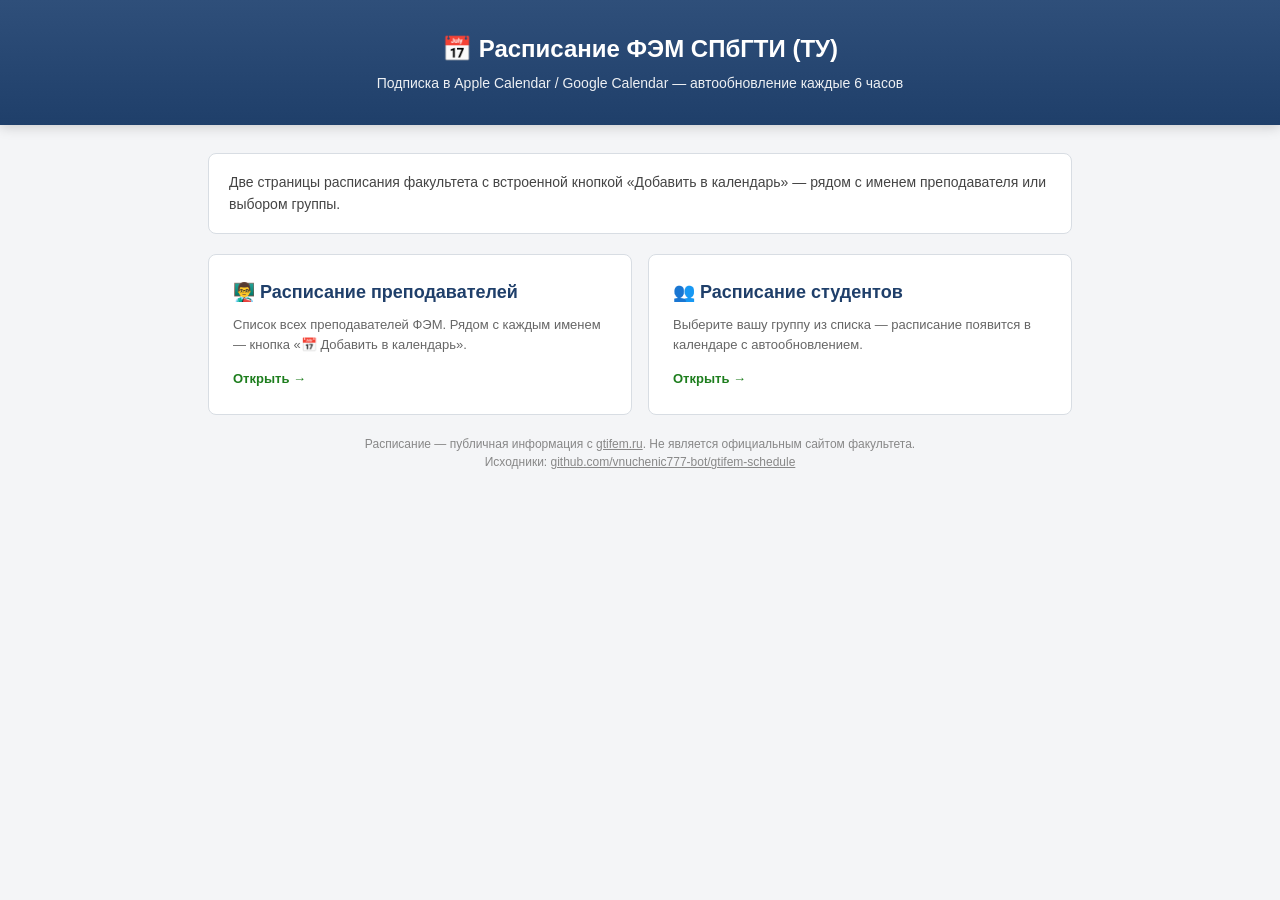
==== commit 19593bd5: "Полная переделка: только 2 страницы расписания (преподаватели и студенты) + индекс. Снесены install/" ====
--- a/index.html
+++ b/index.html
@@ -2,537 +2,58 @@
 <html lang="ru">
 <head>
 <meta charset="utf-8">
-<meta name="viewport" content="width=device-width, initial-scale=1, viewport-fit=cover">
-<title>Расписание ФЭМ СПбГТИ (ТУ)</title>
-<meta name="description" content="Расписание занятий факультета экономики и менеджмента СПбГТИ (ТУ) — подписка на Apple Calendar и Google Calendar.">
-<link rel="icon" type="image/svg+xml" href="data:image/svg+xml,%3Csvg xmlns='http://www.w3.org/2000/svg' viewBox='0 0 32 32'%3E%3Crect width='32' height='32' fill='%232f4f7a'/%3E%3Ctext x='50%25' y='52%25' dominant-baseline='middle' text-anchor='middle' font-family='-apple-system,sans-serif' font-weight='700' font-size='13' fill='%23fff'%3EФЭМ%3C/text%3E%3C/svg%3E">
+<meta name="viewport" content="width=device-width, initial-scale=1">
+<title>Расписание ФЭМ СПбГТИ — Подписка в Календарь</title>
 <style>
-  * { box-sizing: border-box; }
-  html, body { margin: 0; padding: 0; }
-  body {
-    font-family: -apple-system, BlinkMacSystemFont, "Segoe UI", Roboto, "Helvetica Neue", Arial, sans-serif;
-    background: #f4f5f7; color: #222; line-height: 1.55;
-    -webkit-text-size-adjust: 100%;
-  }
-  a { color: #2f4f7a; }
-  code { background: #f4f5f7; padding: 1px 5px; border-radius: 3px; font-size: 12px; font-family: ui-monospace, "SF Mono", monospace; word-break: break-all; }
-
-  /* === HEADER в стиле ФЭМ === */
-  .top-bar { background: #1f3f6a; color: #b8c8d9; font-size: 12px; padding: 6px 0; }
-  .top-bar .container { display: flex; gap: 16px; justify-content: flex-end; }
-  .top-bar a { color: #b8c8d9; text-decoration: none; }
-  .top-bar a:hover { color: #fff; }
-
-  .site-header { background: linear-gradient(180deg, #2f4f7a 0%, #1f3f6a 100%); color: #fff; padding: 20px 0 22px; box-shadow: 0 2px 12px rgba(0,0,0,.18); }
-  .site-header .container { display: flex; align-items: center; gap: 18px; flex-wrap: wrap; }
-  .site-logo { display:flex; align-items:center; gap: 14px; text-decoration: none; color: #fff; }
-  .site-logo .badge { width:54px; height:54px; background:#fff; color:#2f4f7a; border-radius:8px; display:flex; align-items:center; justify-content:center; font-weight:800; font-size:18px; letter-spacing:.5px; box-shadow: 0 2px 4px rgba(0,0,0,.18); }
-  .site-logo .titles h1 { margin:0; font-size:18px; font-weight:700; line-height:1.2; }
-  .site-logo .titles p  { margin:4px 0 0; font-size:12px; opacity:.85; line-height:1.3; }
-
-  .main-nav { background: #15355c; padding: 0; }
-  .main-nav .container { display: flex; gap: 0; overflow-x: auto; -webkit-overflow-scrolling: touch; }
-  .main-nav a {
-    color: #c5d5e8; text-decoration: none; padding: 12px 16px;
-    font-size: 14px; white-space: nowrap; border-bottom: 3px solid transparent;
-    transition: background .15s, color .15s, border-color .15s;
-  }
-  .main-nav a:hover { background: #1f3f6a; color: #fff; }
-  .main-nav a.current { color: #fff; border-bottom-color: #4fa0ff; background: rgba(255,255,255,.05); }
-  .main-nav a .ext { opacity:.6; font-size:11px; margin-left:4px; }
-
-  /* === Container === */
-  .container { max-width: 1180px; margin: 0 auto; padding: 0 18px; }
-  .main { padding: 24px 0 40px; }
-
-  /* === Hero (page title) === */
-  .page-title { margin: 0 0 6px; color:#1f3f6a; font-size: 26px; font-weight:700; }
-  .page-subtitle { margin: 0 0 22px; color: #666; font-size: 14px; }
-  .breadcrumbs { font-size: 13px; color: #888; margin-bottom: 16px; }
-  .breadcrumbs a { color: #888; text-decoration: none; }
-  .breadcrumbs a:hover { color: #2f4f7a; text-decoration: underline; }
-
-  /* === Стартовая инструкция === */
-  .howto { background: linear-gradient(180deg, #fffbe6 0%, #fff5cc 100%); border: 1.5px solid #f0c850; border-radius: 8px; padding: 18px 20px; margin-bottom: 22px; }
-  .howto h2 { margin: 0 0 12px; color: #6a5300; font-size: 16px; display:flex; align-items:center; gap:8px; }
-  .howto-steps { display: grid; grid-template-columns: repeat(auto-fit, minmax(220px, 1fr)); gap: 12px; }
-  .howto-step { background:#fff; border:1px solid #e8d99a; border-radius:6px; padding:11px 14px; }
-  .howto-step .n { display:inline-block; width:22px; height:22px; border-radius:50%; background:#2f4f7a; color:#fff; text-align:center; line-height:22px; font-weight:bold; font-size:13px; margin-right:6px; }
-  .howto-step b { color:#1f3f6a; }
-  .howto-step small { color:#666; font-size:12px; display:block; margin-top:4px; }
-
-  /* === Морозов pin === */
-  .pin-section { background:#fff; border: 2.5px solid #1e7e1e; border-radius:10px; padding:18px; margin-bottom:24px; box-shadow:0 4px 16px rgba(30,126,30,.12); }
-  .pin-section .pin-header { display:flex; align-items:center; gap:10px; margin-bottom:10px; flex-wrap:wrap; }
-  .pin-section h2 { margin:0; color:#1e7e1e; font-size:18px; }
-  .pin-section .pin-badge { background:#1e7e1e; color:#fff; padding:3px 8px; border-radius:4px; font-size:12px; font-weight:bold; }
-  .pin-section .pin-meta { color:#555; font-size:13px; margin:0 0 14px; }
-  .pin-section .pin-actions { display:flex; gap:10px; flex-wrap:wrap; align-items:stretch; }
-  .pin-section .pin-actions .btn { flex: 1 1 auto; min-width: 140px; }
-  .pin-section .pin-qr { display:flex; gap:14px; align-items:center; margin-top:14px; padding-top:14px; border-top:1px dashed #b8d8b8; }
-  .pin-section .pin-qr > div, .pin-section .pin-qr img { width:120px; height:120px; flex-shrink:0; border:1px solid #b8d8b8; background:#fff; padding:4px; border-radius:6px; }
-  .pin-section .pin-qr p { margin:0; font-size:13px; color:#444; flex:1; }
-
-  /* === Сетки групп/преподавателей === */
-  .groups-grid { display: grid; grid-template-columns: repeat(auto-fill, minmax(320px, 1fr)); gap: 14px; }
-  .group-card { background: #fff; border: 1px solid #d8dde3; border-radius: 8px; padding: 14px; display: flex; flex-direction: column; gap: 10px; }
-  .group-card h3 { margin: 0; color: #2f4f7a; font-size: 16px; }
-  .group-card .subtitle { color: #666; font-size: 12px; margin: 0; }
-  .group-card .actions { display: flex; flex-direction: column; gap: 6px; }
-  .group-card .qr-wrap { display:flex; gap:10px; align-items:center; padding-top:8px; border-top:1px dashed #e0e6ec; }
-  .group-card .qr-wrap > div, .group-card .qr-wrap img { width:64px; height:64px; flex-shrink:0; border:1px solid #d8dde3; background:#fff; padding:3px; border-radius:4px; }
-  .group-card .qr-wrap small { font-size:11px; color:#888; flex:1; }
-
-  /* === Кнопки === */
-  .btn { display: block; padding: 10px 12px; border-radius: 5px; text-decoration: none; font-weight: 600; font-size: 13px; text-align: center; transition: background .15s, transform .05s; cursor: pointer; border: 0; }
-  .btn:active { transform: translateY(1px); }
-  .btn-primary { background: #1e7e1e; color: #fff; }
-  .btn-primary:hover { background: #166916; }
-  .btn-secondary { background: #2f4f7a; color: #fff; }
-  .btn-secondary:hover { background: #1f3f6a; }
-  .btn-tertiary { background: #e7f0f9; color: #2f4f7a; border: 1px solid #c1d3e3; }
-  .btn-tertiary:hover { background: #d5e4f3; }
-  .btn-small { font-size: 11px; padding: 5px 6px; font-weight: 500; }
-
-  #teacher-filter { width:100%; padding:11px 13px; border:1px solid #c1d3e3; border-radius:5px; font-size:14px; margin-bottom:14px; -webkit-appearance:none; }
-  h2.section-title { margin: 26px 0 12px; color:#1f3f6a; font-size:18px; display:flex; align-items:center; gap:8px; border-bottom: 2px solid #d8dde3; padding-bottom: 6px; }
-
-  /* === Footer === */
-  .site-footer { background: #15355c; color: #b8c8d9; padding: 26px 0; margin-top: 40px; font-size: 13px; }
-  .site-footer .container { display: grid; grid-template-columns: 2fr 1fr 1fr; gap: 24px; }
-  .site-footer h4 { color:#fff; font-size: 14px; margin: 0 0 10px; font-weight: 700; }
-  .site-footer a { color: #b8c8d9; text-decoration: none; }
-  .site-footer a:hover { color: #fff; }
-  .site-footer ul { list-style: none; padding: 0; margin: 0; }
-  .site-footer li { margin-bottom: 6px; }
-  .site-footer .copyr { border-top: 1px solid rgba(255,255,255,.1); padding-top: 14px; margin-top: 18px; opacity:.7; font-size:12px; text-align:center; }
-
-  /* === ПЛАВАЮЩАЯ КНОПКА «МОЁ РАСПИСАНИЕ» === */
-  .float-btn {
-    position: fixed; bottom: 20px; right: 20px; z-index: 1000;
-    background: #1e7e1e; color: #fff; border-radius: 50px;
-    padding: 14px 22px; font-size: 15px; font-weight: 700;
-    box-shadow: 0 6px 18px rgba(30,126,30,.45);
-    border: 0; cursor: pointer; display: flex; align-items: center; gap: 8px;
-    transition: transform .15s, box-shadow .15s;
-  }
-  .float-btn:hover { transform: translateY(-2px); box-shadow: 0 8px 22px rgba(30,126,30,.55); }
-  .float-btn:active { transform: translateY(0); }
-  .float-btn .icon { font-size: 18px; }
-
-  /* === МОДАЛЬНОЕ ОКНО ВИДЖЕТА === */
-  .modal-overlay {
-    position: fixed; inset: 0; background: rgba(0,0,0,.55);
-    z-index: 1001; display: none; align-items: flex-end; justify-content: center;
-    -webkit-backdrop-filter: blur(2px); backdrop-filter: blur(2px);
-  }
-  .modal-overlay.open { display: flex; }
-  .modal {
-    background: #fff; border-radius: 12px 12px 0 0; width: 100%; max-width: 560px;
-    max-height: 88vh; overflow: hidden; display: flex; flex-direction: column;
-    box-shadow: 0 -10px 40px rgba(0,0,0,.3);
-    animation: slideUp .25s ease;
-  }
-  @keyframes slideUp { from { transform: translateY(100%); } to { transform: translateY(0); } }
-  .modal-head {
-    background: linear-gradient(180deg, #2f4f7a 0%, #1f3f6a 100%); color: #fff;
-    padding: 14px 18px; display: flex; align-items: center; justify-content: space-between;
-  }
-  .modal-head h3 { margin: 0; font-size: 17px; }
-  .modal-close {
-    background: rgba(255,255,255,.15); color: #fff; border: 0;
-    width: 32px; height: 32px; border-radius: 50%; cursor: pointer;
-    font-size: 18px; line-height: 1;
-  }
-  .modal-close:hover { background: rgba(255,255,255,.28); }
-  .modal-body { padding: 16px 18px; overflow-y: auto; -webkit-overflow-scrolling: touch; }
-  .modal-search { width: 100%; padding: 11px 13px; border: 1px solid #c1d3e3; border-radius: 6px; font-size: 14px; margin-bottom: 12px; -webkit-appearance: none; }
-  .modal-tabs { display: flex; gap: 6px; margin-bottom: 12px; }
-  .modal-tab {
-    flex: 1; background: #eef2f7; color: #2f4f7a; border: 0; padding: 8px 10px;
-    border-radius: 5px; cursor: pointer; font-size: 13px; font-weight: 600;
-  }
-  .modal-tab.active { background: #2f4f7a; color: #fff; }
-  .modal-list { display: flex; flex-direction: column; gap: 8px; }
-  .modal-item {
-    background: #f9fafc; border: 1px solid #e0e6ec; border-radius: 6px;
-    padding: 10px 12px; display: flex; align-items: center; gap: 10px; cursor: pointer;
-    transition: background .12s, border-color .12s;
-  }
-  .modal-item:hover { background: #e7f0f9; border-color: #2f4f7a; }
-  .modal-item .info { flex: 1; }
-  .modal-item .name { font-weight: 600; color: #1f3f6a; font-size: 14px; }
-  .modal-item .meta { color: #888; font-size: 12px; margin-top: 2px; }
-  .modal-item.is-pin { border-color: #1e7e1e; background: #f0fbf0; }
-  .modal-item.is-pin .name::after { content: " ВЫ"; background: #1e7e1e; color: #fff; padding: 2px 6px; border-radius: 3px; font-size: 10px; margin-left: 6px; vertical-align: middle; }
-  .modal-actions { display: flex; gap: 8px; margin-top: 12px; }
-  .modal-actions .btn { flex: 1; }
-  .modal-empty { color: #888; text-align: center; padding: 20px; font-size: 13px; }
-
-  @media (max-width: 720px) {
-    .site-footer .container { grid-template-columns: 1fr; }
-    .float-btn { padding: 12px 18px; font-size: 14px; bottom: 14px; right: 14px; }
-    .modal { max-width: 100%; }
-    .page-title { font-size: 22px; }
-    .pin-section .pin-actions .btn { flex-basis: 100%; }
-    .pin-section .pin-qr > div, .pin-section .pin-qr img { width:96px; height:96px; }
-  }
+*{box-sizing:border-box}
+body{font-family:-apple-system,BlinkMacSystemFont,"Segoe UI",Roboto,sans-serif;margin:0;padding:0;background:#f4f5f7;color:#222;line-height:1.55}
+header{background:linear-gradient(180deg,#2f4f7a 0%,#1f3f6a 100%);color:#fff;padding:30px 20px;text-align:center;box-shadow:0 2px 12px rgba(0,0,0,.18)}
+header h1{margin:0 0 6px;font-size:24px}
+header p{margin:0;opacity:.92;font-size:14px}
+.container{max-width:900px;margin:0 auto;padding:28px 18px}
+.intro{background:#fff;border:1px solid #d8dde3;border-radius:8px;padding:18px 20px;margin-bottom:20px;font-size:14px;color:#444}
+.cards{display:grid;grid-template-columns:1fr 1fr;gap:16px}
+.card{background:#fff;border:1px solid #d8dde3;border-radius:8px;padding:24px;text-decoration:none;color:#222;transition:border-color .15s,box-shadow .15s,transform .1s;display:block}
+.card:hover{border-color:#2f4f7a;box-shadow:0 4px 16px rgba(47,79,122,.15);transform:translateY(-2px)}
+.card h2{margin:0 0 8px;color:#1f3f6a;font-size:18px}
+.card p{margin:0;color:#666;font-size:13px}
+.card .arrow{margin-top:14px;color:#1e7e1e;font-weight:700;font-size:13px}
+footer{text-align:center;color:#888;font-size:12px;padding:20px}
+footer a{color:#888}
+@media(max-width:640px){.cards{grid-template-columns:1fr}.container{padding:18px 14px}header{padding:22px 14px}header h1{font-size:20px}}
 </style>
 </head>
 <body>
 
-<!-- Полоска сверху -->
-<div class="top-bar">
-  <div class="container">
-    <a href="https://gtifem.ru/" target="_blank" rel="noopener">Официальный сайт ↗</a>
-    <a href="https://gtifem.ru/kontakty/" target="_blank" rel="noopener">Контакты</a>
-    <a href="https://www.technolog.edu.ru/" target="_blank" rel="noopener">СПбГТИ (ТУ)</a>
-  </div>
-</div>
+<header>
+  <h1>📅 Расписание ФЭМ СПбГТИ (ТУ)</h1>
+  <p>Подписка в Apple Calendar / Google Calendar — автообновление каждые 6 часов</p>
+</header>
 
-<!-- Шапка с лого -->
-<header class="site-header">
-  <div class="container">
-    <a class="site-logo" href="https://gtifem.ru/" target="_blank" rel="noopener" aria-label="Сайт ФЭМ">
-      <div class="badge">ФЭМ</div>
-      <div class="titles">
-        <h1>Факультет экономики и менеджмента</h1>
-        <p>Санкт-Петербургский государственный технологический институт (технический университет)</p>
-      </div>
+<div class="container">
+
+  <section class="intro">
+    Две страницы расписания факультета с встроенной кнопкой «Добавить в календарь» — рядом с именем преподавателя или выбором группы.
+  </section>
+
+  <div class="cards">
+    <a class="card" href="./raspisanie-prepodavateley.html">
+      <h2>👨‍🏫 Расписание преподавателей</h2>
+      <p>Список всех преподавателей ФЭМ. Рядом с каждым именем — кнопка «📅 Добавить в календарь».</p>
+      <div class="arrow">Открыть →</div>
+    </a>
+    <a class="card" href="./raspisanie.html">
+      <h2>👥 Расписание студентов</h2>
+      <p>Выберите вашу группу из списка — расписание появится в календаре с автообновлением.</p>
+      <div class="arrow">Открыть →</div>
     </a>
   </div>
-</header>
 
-<!-- Меню -->
-<nav class="main-nav">
-  <div class="container">
-    <a href="https://gtifem.ru/" target="_blank" rel="noopener">Главная<span class="ext">↗</span></a>
-    <a href="https://gtifem.ru/o-fakultete/" target="_blank" rel="noopener">О факультете<span class="ext">↗</span></a>
-    <a href="https://gtifem.ru/dekanat/" target="_blank" rel="noopener">Деканат<span class="ext">↗</span></a>
-    <a href="#schedule" class="current">📅 Расписание</a>
-    <a href="https://gtifem.ru/dekanat/lichniy-kabinet-bizhitskogo/" target="_blank" rel="noopener">Личный кабинет<span class="ext">↗</span></a>
-    <a href="https://gtifem.ru/studentam/" target="_blank" rel="noopener">Студентам<span class="ext">↗</span></a>
-    <a href="https://gtifem.ru/prepodavatelyam/" target="_blank" rel="noopener">Преподавателям<span class="ext">↗</span></a>
-  </div>
-</nav>
-
-<main class="main">
-  <div class="container">
-
-    <p class="breadcrumbs">
-      <a href="https://gtifem.ru/" target="_blank" rel="noopener">gtifem.ru</a> · <a href="https://gtifem.ru/dekanat/" target="_blank" rel="noopener">Деканат</a> · <span>Расписание занятий (подписка)</span>
-    </p>
-
-    <h1 class="page-title">📅 Расписание занятий — подписка в календарь</h1>
-    <p class="page-subtitle">
-      Apple Calendar и Google Calendar поддерживают подписку на удалённое расписание.
-      Подпишитесь один раз — все изменения будут приходить автоматически.
-      Сайт обновляется с gtifem.ru каждые 6 часов.
-    </p>
-
-    <section class="howto" style="background: linear-gradient(180deg, #e7f5e8 0%, #d4f1d6 100%); border-color: #4caf50;">
-      <h2 style="color:#1f6024;">⭐ Установите кнопку прямо на сайт ФЭМ</h2>
-      <p style="margin: 0 0 12px; color:#2a4a2c; font-size: 14px;">
-        Если вы привыкли смотреть расписание на <a href="https://gtifem.ru/dekanat/" target="_blank" rel="noopener" style="color:#1e7e1e; font-weight:600;">gtifem.ru</a> — установите наш userscript, и кнопка «📅 Моё расписание» появится прямо на их странице. Не нужно открывать наш сайт каждый раз.
-      </p>
-      <p style="margin: 0;">
-        <a href="./install/" style="display:inline-block; background:#1e7e1e; color:#fff; padding:10px 18px; border-radius:6px; text-decoration:none; font-weight:600; font-size:14px;">→ Установить кнопку на gtifem.ru</a>
-        <a href="./install/demo-button-on-gtifem.html" style="display:inline-block; background:#fff; color:#2f4f7a; padding:10px 18px; border-radius:6px; text-decoration:none; font-weight:600; font-size:14px; border:1px solid #2f4f7a; margin-left:6px;">👁 Посмотреть как выглядит</a>
-      </p>
-    </section>
-
-    <section class="howto">
-      <h2>📱 Или подпишитесь прямо здесь (30 секунд)</h2>
-      <div class="howto-steps">
-        <div class="howto-step">
-          <p><span class="n">1</span><b>Найдите себя/группу</b> в списке или через плавающую кнопку</p>
-          <small>Морозов А.М. — выделенный блок сразу под этим</small>
-        </div>
-        <div class="howto-step">
-          <p><span class="n">2</span>Тапните зелёную <b>«Открыть в Календаре»</b></p>
-          <small>Safari: «Открыть на сайте Календарь?» → Открыть</small>
-        </div>
-        <div class="howto-step">
-          <p><span class="n">3</span>В Календаре — <b>«Подписаться»</b></p>
-          <small>Все пары появятся, дальше обновляются сами</small>
-        </div>
-        <div class="howto-step">
-          <p><span class="n">!</span>Если файл <b>сохранился в Files</b></p>
-          <small>Откройте Files → Downloads → тап → «Открыть в Календаре»</small>
-        </div>
-      </div>
-    </section>
-
-    <h2 class="section-title" id="schedule">⭐ Ваше расписание</h2>
-    <div id="pin-morozov" style="display:none;" class="pin-section">
-      <div class="pin-header">
-        <h2 id="pin-name">Морозов А.М.</h2>
-        <span class="pin-badge">ВЫ</span>
-      </div>
-      <p class="pin-meta" id="pin-meta">… загружаю …</p>
-      <div class="pin-actions">
-        <a id="pin-btn-cal" class="btn btn-primary" href="#">📲 Открыть в Календаре</a>
-        <a id="pin-btn-webcal" class="btn btn-secondary" href="#">webcal://</a>
-        <a id="pin-btn-dl" class="btn btn-tertiary btn-small" href="#" download="morozov-raspisanie.ics">⬇ Скачать .ics</a>
-      </div>
-      <div class="pin-qr">
-        <div id="pin-qr"></div>
-        <p><b>Сканируйте QR на телефоне</b> — попадёте на эту страницу, тапнете большую зелёную кнопку.</p>
-      </div>
-    </div>
-
-    <h2 class="section-title">👥 Группы студентов</h2>
-    <div class="groups-grid" id="groups"></div>
-
-    <h2 class="section-title">👨‍🏫 Все преподаватели</h2>
-    <input type="text" id="teacher-filter" placeholder="🔍 Поиск по фамилии…">
-    <div class="groups-grid" id="teachers"></div>
-
-  </div>
-</main>
-
-<!-- Плавающая кнопка -->
-<button class="float-btn" id="float-btn" aria-label="Открыть виджет расписания">
-  <span class="icon">📅</span><span>Моё расписание</span>
-</button>
-
-<!-- Модальное окно виджета -->
-<div class="modal-overlay" id="modal-overlay" role="dialog" aria-modal="true" aria-labelledby="modal-title">
-  <div class="modal">
-    <div class="modal-head">
-      <h3 id="modal-title">📅 Подписка на расписание</h3>
-      <button class="modal-close" id="modal-close" aria-label="Закрыть">×</button>
-    </div>
-    <div class="modal-body">
-      <input type="text" class="modal-search" id="modal-search" placeholder="🔍 Введите фамилию или номер группы…" autocomplete="off">
-      <div class="modal-tabs">
-        <button class="modal-tab active" data-tab="teachers">Преподаватели</button>
-        <button class="modal-tab" data-tab="groups">Группы</button>
-      </div>
-      <div class="modal-list" id="modal-list">
-        <div class="modal-empty">Загружаю список…</div>
-      </div>
-    </div>
-  </div>
+  <footer>
+    Расписание — публичная информация с <a href="https://gtifem.ru/dekanat/" target="_blank" rel="noopener">gtifem.ru</a>. Не является официальным сайтом факультета.<br>
+    Исходники: <a href="https://github.com/vnuchenic777-bot/gtifem-schedule" target="_blank" rel="noopener">github.com/vnuchenic777-bot/gtifem-schedule</a>
+  </footer>
 </div>
-
-<!-- Footer -->
-<footer class="site-footer">
-  <div class="container">
-    <div>
-      <h4>ФЭМ СПбГТИ (ТУ)</h4>
-      <p style="margin:0;">Факультет экономики и менеджмента<br>Санкт-Петербургского государственного технологического института (технического университета).</p>
-      <p style="margin:10px 0 0;"><a href="https://gtifem.ru/" target="_blank" rel="noopener">↗ Перейти на gtifem.ru</a></p>
-    </div>
-    <div>
-      <h4>Расписание</h4>
-      <ul>
-        <li><a href="#schedule">Ваше расписание</a></li>
-        <li><a href="#" id="open-modal-link">Виджет (поиск)</a></li>
-        <li><a href="./install/" style="color:#fff;font-weight:600;">⭐ Кнопка на gtifem.ru</a></li>
-        <li><a href="https://gtifem.ru/dekanat/raspisanie/" target="_blank" rel="noopener">↗ Сайт ФЭМ — Группы</a></li>
-        <li><a href="https://gtifem.ru/dekanat/raspisanie-prepodavateley/" target="_blank" rel="noopener">↗ Сайт ФЭМ — Преподаватели</a></li>
-      </ul>
-    </div>
-    <div>
-      <h4>Технически</h4>
-      <ul>
-        <li>Подписка через webcal:// / .ics</li>
-        <li>Автообновление каждые 6 часов</li>
-        <li><a href="https://github.com/vnuchenic777-bot/gtifem-schedule" target="_blank" rel="noopener">↗ Открытый репо</a></li>
-      </ul>
-    </div>
-    <div class="copyr" style="grid-column: 1 / -1;">
-      Расписание — публичная информация с gtifem.ru. Сайт-визитка для подписки в календарь. Не является официальным сайтом факультета.
-    </div>
-  </div>
-</footer>
-
-<script src="./assets/qrcode-generator.js"></script>
-<script>
-(function () {
-  var BASE = window.location.origin + window.location.pathname.replace(/[^/]*$/, "");
-  var GROUP_TITLES = {
-    "6211": "Экономика · 4 курс", "6212": "Экономика · 4 курс",
-    "6311": "Экономика · 3 курс", "6312": "Экономика · 3 курс",
-    "6411": "Экономика · 2 курс", "6412": "Экономика · 2 курс",
-    "6461": "Бакалавриат",
-    "6491": "СПО · 2 курс", "6591": "СПО · 1 курс",
-    "6511": "Экономика · 1 курс", "6512": "Экономика · 1 курс"
-  };
-
-  function renderQrInto(el, text, size) {
-    el.innerHTML = "";
-    if (typeof qrcode !== "function") {
-      el.innerHTML = '<div style="font-size:10px;color:#999;text-align:center;padding:8px;">QR не загружен</div>';
-      return;
-    }
-    try {
-      var qr = qrcode(0, "M");
-      qr.addData(text); qr.make();
-      var moduleCount = qr.getModuleCount();
-      var cellSize = Math.max(2, Math.floor(size / (moduleCount + 8)));
-      el.innerHTML = qr.createImgTag(cellSize, 4);
-      var img = el.querySelector("img");
-      if (img) { img.style.width = size + "px"; img.style.height = size + "px"; img.style.display = "block"; img.alt = "QR"; }
-    } catch (e) {
-      el.innerHTML = '<div style="font-size:10px;color:#c00;text-align:center;padding:8px;">QR error</div>';
-    }
-  }
-
-  var teachersCache = [], groupsCache = [];
-
-  Promise.all([
-    fetch("./api/schedule/groups.json").then(function (r) { return r.json(); }),
-    fetch("./api/schedule/teachers.json").then(function (r) { return r.json(); })
-  ]).then(function (results) {
-    groupsCache = (results[0] && results[0].groups) || [];
-    teachersCache = (results[1] && results[1].teachers) || [];
-
-    // ----- Группы (основной список) -----
-    var gContainer = document.getElementById("groups");
-    gContainer.innerHTML = groupsCache.map(function (g) {
-      var icsUrl = BASE + "api/schedule/group/" + g + ".ics";
-      var webcalUrl = "webcal://" + icsUrl.replace(/^https?:\/\//, "");
-      var pageUrl = BASE + "#g-" + g;
-      var title = GROUP_TITLES[g] || "Учебная группа";
-      return '' +
-        '<div class="group-card" id="g-' + g + '">' +
-          '<div><h3>Группа ' + g + '</h3><p class="subtitle">' + title + '</p></div>' +
-          '<div class="actions">' +
-            '<a class="btn btn-primary" href="' + icsUrl + '">📲 Открыть в Календаре</a>' +
-            '<a class="btn btn-secondary" href="' + webcalUrl + '">webcal://</a>' +
-            '<a class="btn btn-tertiary btn-small" href="' + icsUrl + '" download="schedule-' + g + '.ics">⬇ Скачать .ics</a>' +
-          '</div>' +
-          '<div class="qr-wrap">' +
-            '<div data-qr="' + pageUrl + '"></div>' +
-            '<small>QR на эту страницу</small>' +
-          '</div>' +
-        '</div>';
-    }).join("");
-
-    // ----- Морозов pin -----
-    var morozov = teachersCache.filter(function (t) { return t.slug === "morozov-a-m"; })[0];
-    if (morozov) {
-      var icsUrl = BASE + "api/schedule/teacher/morozov-a-m.ics";
-      var webcalUrl = "webcal://" + icsUrl.replace(/^https?:\/\//, "");
-      document.getElementById("pin-morozov").style.display = "block";
-      document.getElementById("pin-name").textContent = morozov.name || "Морозов А.М.";
-      document.getElementById("pin-meta").textContent = (morozov.lessons || 0) + " пар · группы: " + (morozov.groups || []).join(", ");
-      document.getElementById("pin-btn-cal").href = icsUrl;
-      document.getElementById("pin-btn-webcal").href = webcalUrl;
-      document.getElementById("pin-btn-dl").href = icsUrl;
-      renderQrInto(document.getElementById("pin-qr"), BASE, 120);
-    }
-
-    // ----- Все преподаватели -----
-    var sorted = teachersCache.slice().sort(function (a, b) {
-      if (a.slug === "morozov-a-m") return -1;
-      if (b.slug === "morozov-a-m") return 1;
-      return (b.lessons || 0) - (a.lessons || 0);
-    });
-    function renderTeachers(list) {
-      var c = document.getElementById("teachers");
-      if (!list.length) { c.innerHTML = '<p style="color:#888;padding:20px;">Никто не найден.</p>'; return; }
-      c.innerHTML = list.map(function (t) {
-        var icsUrl = BASE + "api/schedule/teacher/" + t.slug + ".ics";
-        var webcalUrl = "webcal://" + icsUrl.replace(/^https?:\/\//, "");
-        var grStr = (t.groups || []).slice(0, 6).join(", ") + (t.groups && t.groups.length > 6 ? "…" : "");
-        return '' +
-          '<div class="group-card">' +
-            '<div><h3>' + t.name + '</h3><p class="subtitle">' + (t.lessons || 0) + ' пар · ' + grStr + '</p></div>' +
-            '<div class="actions">' +
-              '<a class="btn btn-primary" href="' + icsUrl + '">📲 Открыть в Календаре</a>' +
-              '<a class="btn btn-secondary" href="' + webcalUrl + '">webcal://</a>' +
-              '<a class="btn btn-tertiary btn-small" href="' + icsUrl + '" download="' + t.slug + '.ics">⬇ Скачать</a>' +
-            '</div>' +
-          '</div>';
-      }).join("");
-    }
-    renderTeachers(sorted);
-
-    document.getElementById("teacher-filter").addEventListener("input", function (e) {
-      var q = e.target.value.trim().toLowerCase();
-      renderTeachers(q ? sorted.filter(function (t) {
-        return (t.name || "").toLowerCase().indexOf(q) !== -1 || (t.slug || "").indexOf(q) !== -1;
-      }) : sorted);
-    });
-
-    document.querySelectorAll("[data-qr]").forEach(function (el) {
-      renderQrInto(el, el.getAttribute("data-qr"), 64);
-    });
-  }).catch(function (err) {
-    document.getElementById("groups").innerHTML =
-      '<div class="howto" style="background:#fff0f0;border-color:#f0a0a0;color:#6a2828;"><b>⚠ Не удалось загрузить расписание:</b> ' + (err && err.message || err) + '</div>';
-  });
-
-  // === ВИДЖЕТ (плавающее окно) ===
-  var modal = document.getElementById("modal-overlay");
-  var modalList = document.getElementById("modal-list");
-  var modalSearch = document.getElementById("modal-search");
-  var currentTab = "teachers";
-
-  function openModal() { modal.classList.add("open"); modalSearch.focus(); renderModal(); }
-  function closeModal() { modal.classList.remove("open"); }
-
-  function renderModal() {
-    var q = modalSearch.value.trim().toLowerCase();
-    var src;
-    if (currentTab === "teachers") {
-      src = teachersCache.slice().sort(function (a, b) {
-        if (a.slug === "morozov-a-m") return -1;
-        if (b.slug === "morozov-a-m") return 1;
-        return (b.lessons || 0) - (a.lessons || 0);
-      });
-    } else {
-      src = groupsCache.map(function (g) { return { slug: g, name: "Группа " + g, lessons: 0, groups: [GROUP_TITLES[g] || "учебная"] }; });
-    }
-    if (q) {
-      src = src.filter(function (it) {
-        return ((it.name || "") + " " + (it.slug || "")).toLowerCase().indexOf(q) !== -1;
-      });
-    }
-    if (!src.length) {
-      modalList.innerHTML = '<div class="modal-empty">Ничего не найдено</div>';
-      return;
-    }
-    modalList.innerHTML = src.slice(0, 80).map(function (it) {
-      var icsUrl = BASE + "api/schedule/" + (currentTab === "teachers" ? "teacher" : "group") + "/" + it.slug + ".ics";
-      var webcalUrl = "webcal://" + icsUrl.replace(/^https?:\/\//, "");
-      var isPin = it.slug === "morozov-a-m";
-      var groupsText = currentTab === "teachers"
-        ? (it.lessons || 0) + " пар · " + (it.groups || []).slice(0, 4).join(", ")
-        : (it.groups[0] || "");
-      return '' +
-        '<div class="modal-item ' + (isPin ? "is-pin" : "") + '" data-ics="' + icsUrl + '" data-webcal="' + webcalUrl + '">' +
-          '<div class="info">' +
-            '<div class="name">' + it.name + '</div>' +
-            '<div class="meta">' + groupsText + '</div>' +
-          '</div>' +
-          '<div style="display:flex;flex-direction:column;gap:4px;">' +
-            '<a class="btn btn-primary btn-small" href="' + icsUrl + '">Открыть</a>' +
-          '</div>' +
-        '</div>';
-    }).join("");
-  }
-
-  document.getElementById("float-btn").addEventListener("click", openModal);
-  document.getElementById("modal-close").addEventListener("click", closeModal);
-  document.getElementById("open-modal-link").addEventListener("click", function (e) { e.preventDefault(); openModal(); });
-  modal.addEventListener("click", function (e) { if (e.target === modal) closeModal(); });
-  document.addEventListener("keydown", function (e) { if (e.key === "Escape" && modal.classList.contains("open")) closeModal(); });
-
-  modalSearch.addEventListener("input", renderModal);
-  document.querySelectorAll(".modal-tab").forEach(function (b) {
-    b.addEventListener("click", function () {
-      document.querySelectorAll(".modal-tab").forEach(function (x) { x.classList.remove("active"); });
-      b.classList.add("active");
-      currentTab = b.getAttribute("data-tab");
-      renderModal();
-    });
-  });
-}());
-</script>
 
 </body>
 </html>
